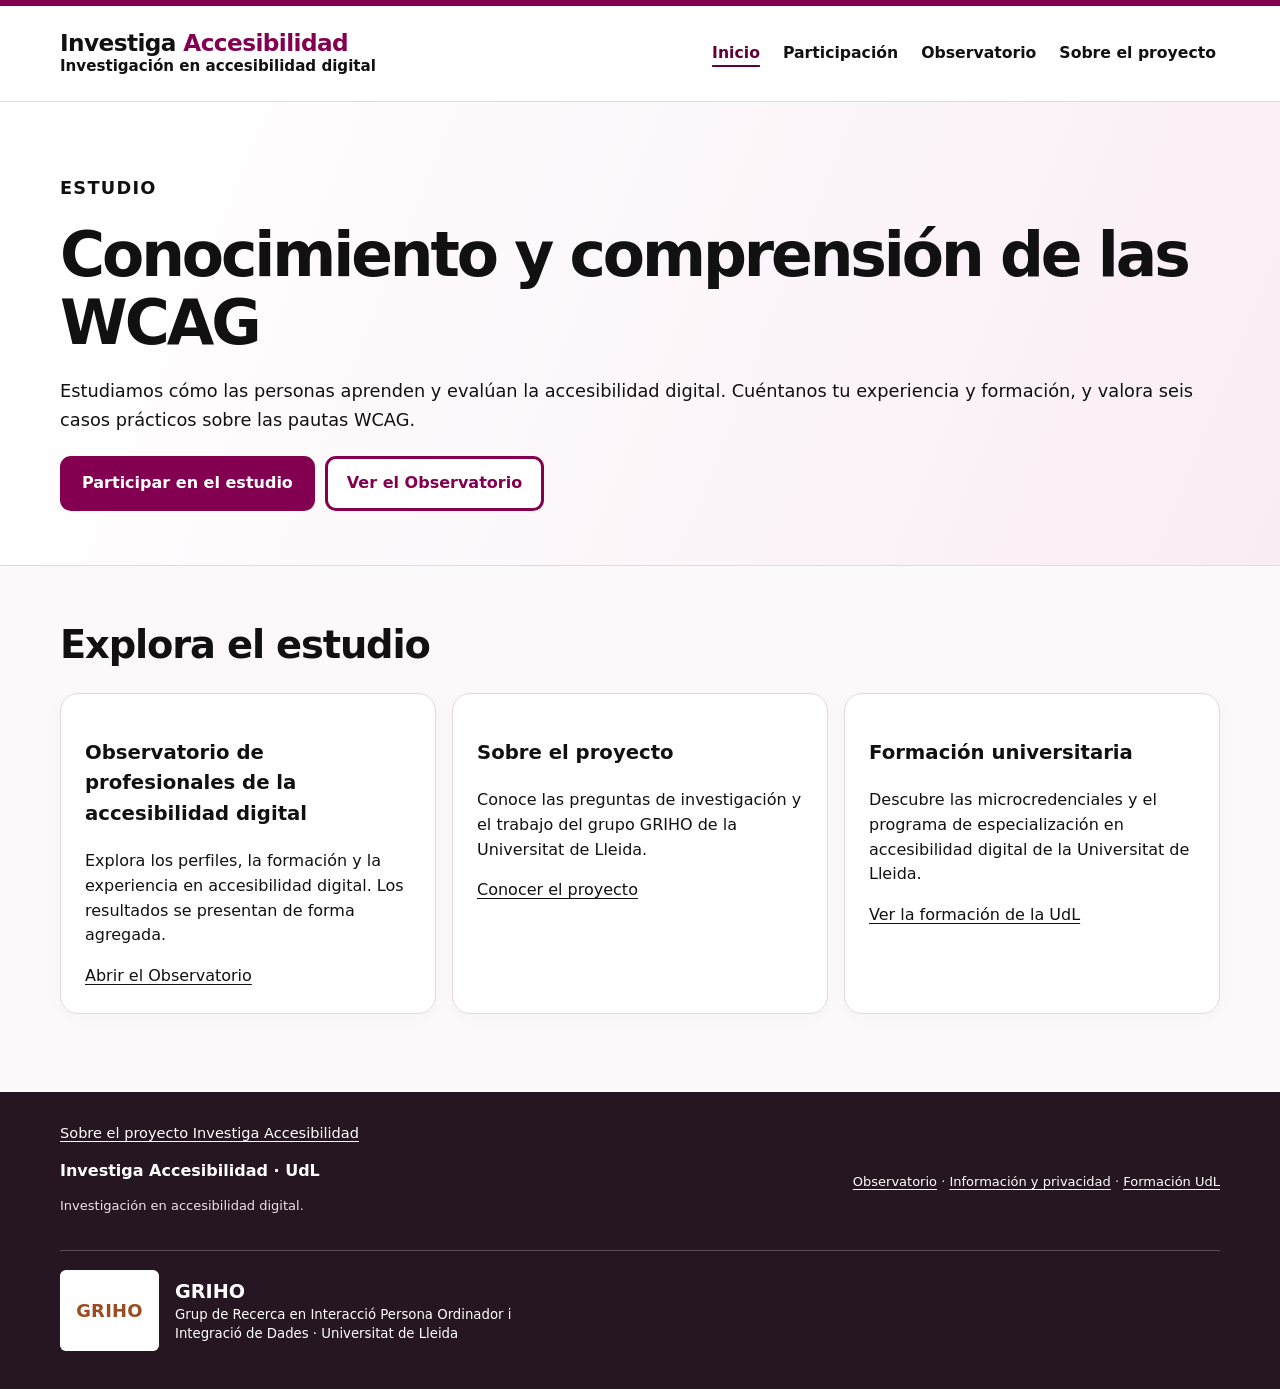
==== index.html @ 9ea00004 "Primera subida" ====
<!doctype html>
<html lang="es">
<head><meta charset="utf-8"><meta name="viewport" content="width=device-width,initial-scale=1"><meta name="theme-color" content="#830050"><meta name="description" content="Investiga Accesibilidad: plataforma de investigación sobre competencias en accesibilidad digital, formación y comprensión de WCAG."><title>Investiga Accesibilidad · Investigación en accesibilidad digital</title><link rel="stylesheet" href="styles.css?v=marca-2"></head>
<body><a class="skip" href="#contenido">Saltar al contenido</a><div class="topline"></div>
<header class="site-header"><div class="container header-row"><a class="brand" href="index.html" aria-label="Ir al inicio de Investiga Accesibilidad"><span class="brand-identity"><span class="brand-copy"><strong>Investiga <span class="brand-accent">Accesibilidad</span></strong><small>Investigación en accesibilidad digital</small></span></span></a><nav class="nav" aria-label="Navegación principal"><a href="index.html" aria-current="page">Inicio</a><a href="participa.html">Participación</a><a href="observatorio.html">Observatorio</a><a href="sobre-el-proyecto.html">Sobre el proyecto</a></nav></div></header>
<main tabindex="-1" id="contenido">
<section class="hero page-hero" aria-labelledby="hero-h"><div class="container hero-wide-copy"><div class="hero-copy-block"><p class="section-label">Estudio</p><h1 id="hero-h">Conocimiento y comprensión de las WCAG</h1><p>Estudiamos cómo las personas aprenden y evalúan la accesibilidad digital. Cuéntanos tu experiencia y formación, y valora seis casos prácticos sobre las pautas WCAG.</p><div class="button-row"><a class="button" id="participa" href="participa.html">Participar en el estudio</a><a class="button outline" href="observatorio.html">Ver el Observatorio</a></div></div></div></section>
<section class="section" aria-labelledby="home-resources"><div class="container">
 <div class="section-head"><h2 id="home-resources">Explora el estudio</h2></div>
 <div class="grid-3">
  <article class="card"><h3>Observatorio de profesionales de la accesibilidad digital</h3><p>Explora los perfiles, la formación y la experiencia en accesibilidad digital. Los resultados se presentan de forma agregada.</p><a href="observatorio.html">Abrir el Observatorio</a></article>
  <article class="card"><h3>Sobre el proyecto</h3><p>Conoce las preguntas de investigación y el trabajo del grupo GRIHO de la Universitat de Lleida.</p><a href="sobre-el-proyecto.html">Conocer el proyecto</a></article>
  <article class="card"><h3>Formación universitaria</h3><p>Descubre las microcredenciales y el programa de especialización en accesibilidad digital de la Universitat de Lleida.</p><a href="https://aprendeaccesibilidad.udl.cat/">Ver la formación de la UdL</a></article>
 </div>
</div></section>
</main><footer class="footer"><div class="container footer-project-shortcut"><a href="sobre-el-proyecto.html">Sobre el proyecto Investiga Accesibilidad</a></div><div class="container footer-row"><div><strong>Investiga Accesibilidad · UdL</strong><p>Investigación en accesibilidad digital.</p></div><p><a href="observatorio.html">Observatorio</a> · <a href="informacion-estudio.html">Información y privacidad</a> · <a href="https://aprendeaccesibilidad.udl.cat/">Formación UdL</a></p></div><div class="container footer-griho">
 <a href="https://griho.udl.cat/" target="_blank" rel="noopener noreferrer" class="griho-link" aria-label="Visitar la web oficial del grupo de investigación GRIHO de la Universitat de Lleida (se abre en otra pestaña)">
  <span class="griho-logo-wrap"><img src="https://griho.udl.cat/export/sites/Griho/en/.galleries/AboutUs_Gallery/logoGriho.png_443620257.png" width="112" height="85" loading="lazy" decoding="async" alt="Logotipo de GRIHO"></span>
  <span><strong>GRIHO</strong><small>Grup de Recerca en Interacció Persona Ordinador i Integració de Dades · Universitat de Lleida</small></span>
 </a></div>
</footer>
<script src="footer-logo.js"></script>

<script src="mobile-nav.js?v=sin-cuenta-1"></script>
<nav class="mobile-bottom-nav" aria-label="Navegación móvil principal">
 <a href="index.html" data-mobile-item="inicio" aria-current="page"><span class="mobile-nav-icon"><svg viewBox="0 0 24 24" fill="none" stroke="currentColor" stroke-width="1.9" stroke-linecap="round" stroke-linejoin="round" aria-hidden="true" focusable="false"><path d="m3 10 9-7 9 7v10a1 1 0 0 1-1 1h-5v-7H9v7H4a1 1 0 0 1-1-1z"/></svg></span><span>Inicio</span></a>
 <a href="participa.html" data-mobile-item="participacion"><span class="mobile-nav-icon"><svg viewBox="0 0 24 24" fill="none" stroke="currentColor" stroke-width="1.9" stroke-linecap="round" stroke-linejoin="round" aria-hidden="true" focusable="false"><rect x="5" y="4.5" width="14" height="16" rx="2"/><path d="M9 4.5v-1h6v1M9 11h6M9 15h4"/></svg></span><span>Participación</span></a>
 <a href="observatorio.html" data-mobile-item="observatorio"><span class="mobile-nav-icon"><svg viewBox="0 0 24 24" fill="none" stroke="currentColor" stroke-width="1.9" stroke-linecap="round" stroke-linejoin="round" aria-hidden="true" focusable="false"><path d="M3 20h18M5 17v-6h4v6M10 17V5h4v12M15 17V9h4v8"/><path d="M5 11h4M10 5h4M15 9h4"/></svg></span><span>Observatorio</span></a>
 <a href="sobre-el-proyecto.html" data-mobile-item="proyecto"><span class="mobile-nav-icon"><svg viewBox="0 0 24 24" fill="none" stroke="currentColor" stroke-width="1.9" stroke-linecap="round" stroke-linejoin="round" aria-hidden="true" focusable="false"><path d="M12 6.5C9.5 5 6.5 5 3 6v13c3.5-1 6.5-1 9 .5 2.5-1.5 5.5-1.5 9-.5V6c-3.5-1-6.5-1-9 .5Z"/><path d="M12 6.5v13"/></svg></span><span>Proyecto</span></a>

 </nav></body></html>
---- styles.css ----
:root{--udl:#830050;--udl-d:#600039;--udl-mid:#a93d79;--udl-soft:#f8edf4;--udl-pale:#fffbfd;--ink:#24202a;--muted:#66606a;--line:#e5d9e1;--bg:#fbf9fa;--white:#fff;--focus:#075bba;--button-border:var(--udl);--green:#1c6a52;--green-bg:#e9f7f1;--shadow:0 12px 34px rgba(66,15,40,.08)}
*{box-sizing:border-box}html{scroll-behavior:smooth}body{margin:0;background:var(--bg);color:var(--ink);font:16px/1.55 system-ui,-apple-system,Segoe UI,Roboto,Arial,sans-serif}a{color:var(--udl-d);text-underline-offset:3px}a:hover{text-decoration-thickness:2px}button,input,textarea{font:inherit}button{cursor:pointer}button:disabled{cursor:not-allowed;opacity:.48}:focus-visible{outline:3px solid var(--focus)!important;outline-offset:3px}[hidden]{display:none!important}.skip{position:absolute;top:-80px;left:12px;z-index:20;background:#fff;padding:9px}.skip:focus{top:10px}.container{width:min(1160px,calc(100% - 36px));margin-inline:auto}.topline{height:6px;background:var(--udl)}.site-header{background:white;border-bottom:1px solid var(--line)}.header-row{display:flex;align-items:center;justify-content:space-between;gap:20px;padding:15px 0}.brand{display:flex;align-items:center;gap:12px;text-decoration:none;color:var(--ink)}.brand-mark{display:grid;place-items:center;width:46px;height:46px;border-radius:14px;background:var(--udl);color:white;font-weight:800;font-size:23px}.brand strong{font-size:23px;letter-spacing:-.6px}.brand small{display:block;color:var(--muted);font-size:12px;margin-top:-3px}.nav{display:flex;gap:20px;align-items:center;flex-wrap:wrap}.nav a{font-size:14px;font-weight:680;text-decoration:none}.nav a:hover{text-decoration:underline}.chip{font-size:12px;font-weight:750;letter-spacing:.09em;text-transform:uppercase;color:var(--udl)}.pill{display:inline-flex;align-items:center;gap:5px;background:var(--udl-soft);color:var(--udl-d);border-radius:100px;padding:5px 11px;font-size:12px;font-weight:750}.pill.demo{background:#fff1d7;color:#64410c;border:1px solid #e5bd67}.hero{background:linear-gradient(112deg,#fff 8%,#f9edf4 100%);border-bottom:1px solid var(--line);padding:54px 0}.hero-grid{display:grid;grid-template-columns:minmax(0,1.2fr) minmax(290px,.8fr);gap:42px;align-items:center}.hero h1{font-size:clamp(2.4rem,5.3vw,4.7rem);line-height:1.09;margin:16px 0 20px;letter-spacing:-.055em}.hero h1 span{color:var(--udl)}.hero p{max-width:700px;color:var(--muted);font-size:1.11rem}.hero-card{background:white;padding:27px;border:1px solid var(--line);border-radius:20px;box-shadow:var(--shadow)}.hero-card h2{font-size:1.12rem;margin:0 0 14px}.mini-route{display:grid;gap:13px}.mini-step{display:flex;align-items:center;gap:12px;font-weight:650;font-size:14px}.step-circle{width:31px;height:31px;border-radius:50%;background:var(--udl-soft);color:var(--udl-d);display:grid;place-items:center;flex-shrink:0;font-weight:800}.button{display:inline-flex;align-items:center;justify-content:center;text-align:center;border:2px solid var(--udl);background:var(--udl);color:white;text-decoration:none;border-radius:11px;padding:12px 19px;font-weight:720;min-height:46px;transition:background .12s}.button:hover{background:var(--udl-d);color:white}.button.outline{background:white;color:var(--udl)}.button.outline:hover{background:var(--udl-soft);color:var(--udl-d)}.button.ghost{border-color:var(--line);background:white;color:var(--ink)}.button.small{padding:9px 14px;min-height:40px;font-size:14px}.button-row{display:flex;gap:10px;align-items:center;flex-wrap:wrap}.muted{color:var(--muted)}.small{font-size:14px}.tiny{font-size:12px}.align-center{text-align:center}.section{padding:48px 0}.section-head{max-width:760px;margin-bottom:25px}.section h2{font-size:clamp(1.65rem,3vw,2.55rem);line-height:1.2;letter-spacing:-.03em;margin:8px 0 10px}.section h3{font-size:1.23rem}.card{background:white;border:1px solid var(--line);border-radius:18px;padding:24px;box-shadow:0 4px 17px rgba(66,15,40,.025)}.grid-2{display:grid;grid-template-columns:repeat(2,minmax(0,1fr));gap:18px}.grid-3{display:grid;grid-template-columns:repeat(3,minmax(0,1fr));gap:16px}.divider{border:none;border-top:1px solid var(--line);margin:21px 0}.notice{border-left:4px solid var(--udl);padding:13px 17px;background:var(--udl-soft);border-radius:0 10px 10px 0}.notice p{margin:.2em 0}.fieldset{border:0;margin:0 0 22px;padding:0;min-width:0}.question-card{background:#fff;padding:20px;border:1px solid var(--line);border-radius:14px;margin:16px 0}.question-top{display:flex;align-items:start;gap:12px}.question-number{font-size:12px;font-weight:800;border-radius:7px;background:var(--udl-soft);color:var(--udl-d);padding:4px 9px;white-space:nowrap}.question-card legend{display:block;width:100%;font-weight:750;font-size:1rem;line-height:1.45;padding:0;margin:0 0 12px}.question-card legend span{display:block;font-size:12px;color:var(--udl);font-weight:800;margin-bottom:4px}.options{display:grid;gap:8px}.option{display:flex;align-items:start;gap:11px;border:1px solid #e5dce2;border-radius:10px;padding:10px 12px;background:#fff;cursor:pointer}.option:hover{border-color:var(--udl-mid);background:#fffcfe}.option:has(input:checked){border-color:var(--udl);background:var(--udl-soft)}.option input{accent-color:var(--udl);width:19px;height:19px;flex-shrink:0;margin-top:3px}.option span{font-size:14px}.question-note{color:var(--muted);font-size:13px;margin-top:9px}.extra-field{margin:10px 0 0 29px}.extra-field label{font-size:13px;font-weight:700;display:block;margin:3px 0}.text-input{display:block;max-width:540px;width:100%;min-height:42px;border:1px solid #a79ca4;border-radius:8px;padding:9px;background:white}.route-choices{display:grid;grid-template-columns:1fr 1fr;gap:14px;margin:21px 0}.route-card{border:2px solid var(--line);border-radius:16px;padding:18px;cursor:pointer;display:flex;gap:12px}.route-card:has(input:checked){border-color:var(--udl);background:var(--udl-soft)}.route-card input{accent-color:var(--udl);width:20px;height:20px;flex:0 0 auto}.route-card strong{display:block}.route-card small{display:block;margin-top:4px;color:var(--muted)}.wizard-wrap{display:grid;grid-template-columns:250px minmax(0,1fr);gap:22px;align-items:start}.step-nav{position:sticky;top:20px}.step-nav ul{margin:12px 0 0;padding:0;list-style:none}.step-nav li{position:relative;display:flex;align-items:center;gap:9px;padding:12px 4px;border-bottom:1px solid var(--line);color:var(--muted);font-size:14px}.step-nav li.current{font-weight:800;color:var(--udl-d)}.step-nav li.done{color:var(--green)}.step-nav .count{font-size:13px;flex:0 0 auto;border:1px solid var(--line);border-radius:50%;display:grid;place-items:center;width:29px;height:29px}.step-nav .current .count{background:var(--udl);color:white;border-color:var(--udl)}.progress{height:8px;background:#eadde5;border-radius:9px;overflow:hidden;margin:12px 0 22px}.progress div{height:100%;background:var(--udl);width:20%;transition:width .25s}.section-label{color:var(--udl);font-size:13px;font-weight:850;letter-spacing:.07em;text-transform:uppercase}.wizard-panel h2{margin:.3em 0}.wizard-content{min-height:180px}.wizard-action{display:flex;align-items:center;justify-content:space-between;gap:12px;border-top:1px solid var(--line);padding-top:17px;margin-top:22px}.info-inline{font-size:13px;color:var(--muted);margin:0}.challenge-eyebrow{margin-top:18px;font-size:12px;font-weight:800;color:var(--udl)}.challenge-evidence{padding:13px 18px;border:1px solid var(--line);border-radius:11px;background:var(--bg);margin:13px 0}.challenge-evidence code{white-space:pre-wrap;overflow-wrap:anywhere}.final-grid{display:grid;grid-template-columns:1fr 1fr;gap:15px}.completion{padding:18px;background:var(--green-bg);border:1px solid #a8cfbf;border-radius:12px}.review details{border:1px solid var(--line);padding:12px;border-radius:10px;margin:9px 0}.review summary{font-weight:700;cursor:pointer}.review p{margin:6px 0;font-size:14px}.kpi{background:#fff;border:1px solid var(--line);border-radius:15px;padding:20px;min-width:0}.kpi strong{font-size:clamp(1.9rem,4vw,2.8rem);line-height:1.2;display:block;color:var(--udl)}.kpi span{font-size:13px;color:var(--muted)}.section-dark{background:var(--udl-d);color:#fff;padding:38px 0}.section-dark a{color:white}.survey-nav{display:flex;gap:10px;flex-wrap:wrap;margin-top:20px}.survey-nav a{padding:8px 13px;background:white;border:1px solid var(--line);border-radius:8px;text-decoration:none;font-size:14px;font-weight:720}.survey-nav a:hover{background:var(--udl-soft)}.report-block{padding:41px 0;border-bottom:1px solid var(--line);scroll-margin-top:24px}.report-block h2{font-size:clamp(1.6rem,3vw,2.5rem);margin:0 0 8px;line-height:1.2;letter-spacing:-.03em}.report-card{background:white;border:1px solid var(--line);border-radius:15px;padding:21px;margin:15px 0;break-inside:avoid}.report-card h3{font-size:1.13rem;line-height:1.36;margin:5px 0}.report-card .q-meta{font-size:12px;color:var(--muted);margin:0 0 14px}.report-intro{display:grid;grid-template-columns:1fr .7fr;gap:28px;align-items:center}.report-callout{border-left:4px solid var(--udl);background:var(--udl-soft);padding:18px;border-radius:0 12px 12px 0}.bar-item{display:grid;grid-template-columns:minmax(140px,1fr) 160px 85px;gap:10px;align-items:center;margin:11px 0}.bar-label{font-size:13px;overflow-wrap:anywhere}.bar-track{height:12px;background:#f0e5eb;border-radius:20px;overflow:hidden}.bar-track>span{display:block;height:100%;background:var(--udl);border-radius:20px}.bar-value{text-align:right;font-size:13px;font-weight:750;font-variant-numeric:tabular-nums}.chart-table{width:100%;border-collapse:collapse;font-size:13px;margin-top:14px}.chart-table th{text-align:left;border-bottom:2px solid var(--line);padding:8px 5px}.chart-table td{padding:7px 5px;border-bottom:1px solid var(--line)}.chart-table .right{text-align:right;font-variant-numeric:tabular-nums}.chart-table caption{text-align:left;color:var(--muted);margin:8px 0}.report-card .bars{margin-top:15px}.fineprint{font-size:13px;color:var(--muted)}.tag{display:inline-block;color:var(--udl-d);background:var(--udl-soft);padding:4px 9px;border-radius:6px;font-size:12px;font-weight:750}.result-list{list-style:none;padding:0;display:grid;gap:11px}.result-list li{background:var(--bg);padding:12px;border:1px solid var(--line);border-radius:10px}.footer{background:#251621;color:white;padding:30px 0;margin-top:30px}.footer a{color:white}.footer-row{display:flex;justify-content:space-between;gap:25px;flex-wrap:wrap}.footer p{font-size:13px;color:#f1e1eb}.label-link{display:inline-flex;align-items:center;gap:6px;font-weight:720}hr{border:0;border-top:1px solid var(--line)}
@media(max-width:820px){.hero-grid,.report-intro,.wizard-wrap{grid-template-columns:1fr}.step-nav{position:static}.step-nav ul{display:grid;grid-template-columns:repeat(5,1fr);gap:3px}.step-nav li{display:flex;justify-content:center;padding:9px 2px;border-bottom:0}.step-nav .step-name{position:absolute;clip:rect(0 0 0 0);white-space:nowrap;width:1px;height:1px;overflow:hidden}.grid-3{grid-template-columns:repeat(2,1fr)}.hero{padding:35px 0}.hero-card{max-width:620px}.bar-item{grid-template-columns:minmax(90px,1fr) 95px 70px}.grid-2,.final-grid{grid-template-columns:1fr}}
@media(max-width:540px){.header-row{align-items:flex-start}.brand strong{font-size:20px}.nav{gap:9px;justify-content:flex-end}.nav a{font-size:12px}.container{width:calc(100% - 26px)}.card,.report-card{padding:17px}.question-card{padding:13px}.route-choices,.grid-3{grid-template-columns:1fr}.hero h1{font-size:2.5rem}.bar-item{grid-template-columns:1fr 75px;gap:4px}.bar-label{grid-column:1/-1}.bar-track{min-width:0}.wizard-action{align-items:stretch;flex-direction:column-reverse}.wizard-action .button{width:100%}.step-nav li{font-size:12px}.kpi{padding:15px}}
@media(prefers-reduced-motion:reduce){html{scroll-behavior:auto}*{transition:none!important}}

/* A11ySkills 2026 · Informe editorial y cuestionario accesible. */
@media (prefers-reduced-motion: reduce){html{scroll-behavior:auto!important}*,*::before,*::after{animation-duration:.01ms!important;scroll-behavior:auto!important;transition-duration:.01ms!important}}
.question-id{display:block;font-size:12px;color:var(--udl-d);font-weight:800;letter-spacing:.035em;margin-bottom:5px}.question-title{display:block;font-size:1.08rem;font-weight:720}.case-title{font-size:clamp(1.45rem,2.7vw,2rem);margin:7px 0}.case-stem{font-size:1.12rem;line-height:1.65;font-weight:500;max-width:820px}.challenge-eyebrow{display:inline-block;margin:0 0 8px;color:var(--udl);font-size:.8rem;font-weight:780;letter-spacing:.035em}.case-optional{border:1px solid var(--line);border-radius:15px;background:var(--udl-pale);padding:18px}.case-optional .compact{background:white;padding:14px;margin:14px 0}.field-label{display:block;font-weight:680;margin:12px 0 7px}.case-optional textarea{width:100%;resize:vertical}.code-disclosure{background:#f3f1f4;border-radius:12px;border:1px solid #cfc6cf;margin:16px 0}.code-disclosure summary{padding:13px 17px;font-weight:750;cursor:pointer;color:var(--udl-d)}.code-disclosure pre{overflow:auto;padding:17px;margin:0;color:#f7f7f7;background:#28252a;border-radius:0 0 12px 12px;font-size:.83rem;white-space:pre;tab-size:2}.scale-options{display:grid;grid-template-columns:repeat(5,minmax(0,1fr));gap:8px}.scale-options label{position:relative;border:1px solid var(--line);border-radius:10px;padding:10px 7px;text-align:center;cursor:pointer;background:#fff}.scale-options label:has(input:checked){border:2px solid var(--udl);background:var(--udl-soft)}.scale-options input{display:block;margin:0 auto 6px}.scale-options label span{display:block;font-weight:750}.scale-options small{display:block;font-size:.66rem;font-weight:520;color:#4f4850;line-height:1.25}.case-preview{margin:17px 0;background:#fff;border:1px solid var(--line);padding:20px 22px;border-radius:15px}.case-preview figcaption{display:grid;gap:2px;font-size:.95rem}.case-preview figcaption .small{display:block}.sales-chart{height:220px;display:flex;gap:14px;align-items:end;padding:20px 8px 4px;border-bottom:2px solid #c4aab8;margin-top:6px;max-width:620px}.sales-chart>div{height:100%;min-width:34px;flex:1;display:flex;flex-direction:column;justify-content:end;align-items:center;gap:5px}.sales-chart>div>span{display:block;min-height:10px;width:min(100%,62px);background:#a24b77;border-radius:8px 8px 0 0}.sales-chart b{font-size:.78rem}.preview-widget{margin-top:15px;border:1px solid var(--line);background:#f9f6f8;border-radius:12px;padding:18px;display:flex;align-items:center;gap:15px;flex-wrap:wrap}.preview-widget strong{color:#222}.fake-button{display:inline-block;padding:8px 14px;border:2px solid var(--udl);border-radius:9px;background:var(--udl);color:#fff;font-weight:700;font-size:.88rem}.preview-bank{display:grid;max-width:520px}.preview-bank div{display:flex;justify-content:space-between;gap:12px;border-bottom:1px solid #e1d5dc;padding-bottom:7px}.preview-bank .fake-button{justify-self:start}.report-hero{padding:65px 0 58px}.report-hero-grid{display:grid;grid-template-columns:minmax(0,1.45fr) minmax(270px,.65fr);gap:52px;align-items:center}.report-hero h1{font-size:clamp(2.65rem,5vw,4.9rem);line-height:1.07;letter-spacing:-.05em;max-width:850px}.report-hero h1 span{color:var(--udl)}.report-lead{font-size:1.2rem!important;max-width:660px;line-height:1.65}.dataset-box{box-shadow:var(--shadow)}.chapter-nav{position:sticky;top:0;background:#fff;border-bottom:1px solid var(--line);z-index:10;box-shadow:0 2px 5px #2c15200a}.chapter-links{display:flex;flex-wrap:wrap;gap:4px 18px;padding:10px 0}.chapter-links a{padding:7px 3px;white-space:nowrap;font-size:.86rem;text-decoration:none;font-weight:750}.chapter-links a:hover,.chapter-links a:focus-visible{text-decoration:underline}.report-overline,.small-eyebrow{font-size:.79rem;text-transform:uppercase;letter-spacing:.13em;font-weight:800;color:var(--udl)}.hero-metrics{display:grid;grid-template-columns:repeat(4,minmax(0,1fr));gap:15px}.metric{min-height:175px;border:1px solid var(--line);border-top:5px solid var(--udl);background:#fff;border-radius:15px;padding:20px;display:flex;flex-direction:column;gap:10px}.metric-label{font-size:.83rem;font-weight:750;margin:0;min-height:40px}.metric strong{font-size:clamp(2.2rem,3.6vw,3.4rem);line-height:1.03;letter-spacing:-.045em;color:var(--udl)}.metric p:last-child{margin:auto 0 0;color:#57535a;font-size:.8rem;line-height:1.45}.main-findings{display:grid;grid-template-columns:repeat(2,minmax(0,1fr));gap:18px;margin-top:20px}.insight{background:var(--udl-soft);border-left:5px solid var(--udl);border-radius:13px;padding:24px 27px}.insight h3{font-size:clamp(1.36rem,2.3vw,2rem);line-height:1.22;letter-spacing:-.02em;margin:10px 0}.insight p{margin:10px 0 0;color:#4f3d4a}.insight-number{color:var(--udl);font-size:1.55em;white-space:nowrap}.report-chapter{scroll-margin-top:78px;border-top:1px solid var(--line);background:#fff}.report-chapter.alt{background:#fbf4f8}.chapter-heading{display:grid;grid-template-columns:90px minmax(0,1fr);gap:28px;align-items:start;margin:0 0 30px}.chapter-numeral{font-weight:900;line-height:1;font-size:5rem;letter-spacing:-.08em;color:var(--udl);opacity:.27}.chapter-heading h2{font-size:clamp(2.1rem,3.2vw,3.4rem);line-height:1.14;letter-spacing:-.045em;margin:6px 0 10px;max-width:840px}.chapter-heading p:last-child{color:var(--muted);max-width:780px;font-size:1.05rem}.chapter-visual{display:grid;gap:18px}.two-charts{display:grid;grid-template-columns:repeat(2,minmax(0,1fr));gap:18px;align-items:start}.story-layout{display:grid;grid-template-columns:minmax(240px,.7fr) minmax(0,1.3fr);gap:22px;align-items:stretch}.story-card{background:#fff;border:1px solid var(--line);border-radius:19px;padding:25px 27px;margin:0;min-width:0;box-shadow:0 3px 13px #3a102408}.story-card h3{font-size:clamp(1.2rem,2vw,1.6rem);letter-spacing:-.02em;line-height:1.23;margin:0 0 7px}.story-card p{margin:3px 0;color:#615760;font-size:.9rem}.chart-heading{display:flex;justify-content:space-between;align-items:start;gap:15px;margin-bottom:25px}.sample-pill{white-space:nowrap;color:var(--udl-d);border:1px solid #d7a4bf;border-radius:40px;padding:4px 10px;font-size:.73rem;font-weight:750;background:var(--udl-soft)}.vbar{margin:16px 0}.bar-top{display:flex;justify-content:space-between;gap:18px;align-items:baseline;font-size:.87rem;line-height:1.42}.bar-top>span{flex:1;min-width:0}.bar-top strong{white-space:nowrap;color:var(--udl-d);font-size:.89rem}.bar-top small{font-weight:450;color:#5d5059}.bar-rail{background:#efeaee;height:12px;border-radius:20px;margin-top:6px;overflow:hidden}.bar-fill{height:100%;background:#830050;border-radius:20px;min-width:0}.story-card figcaption{font-size:.75rem;line-height:1.5;color:#55515a;margin:16px 0 8px}.table-toggle{border-top:1px solid var(--line);margin-top:14px;padding-top:12px}.table-toggle summary{cursor:pointer;font-weight:700;color:var(--udl-d);font-size:.86rem}.table-scroller{max-width:100%;overflow-x:auto}.chart-table{margin:12px 0 0;width:100%;border-collapse:collapse;font-size:.8rem}.chart-table th,.chart-table td{padding:9px 7px;text-align:left;border-bottom:1px solid #e6dce3}.chart-table th.right,.chart-table td.right{text-align:right}.chart-table thead th{background:#f6eef2;color:#3f2435}.compact-chart{padding:25px 30px}.compact-chart .narrative-bars{display:grid;grid-template-columns:repeat(2,minmax(0,1fr));gap:0 35px}.scale-metric{margin:22px 0}.scale-metric span{display:block;font-weight:700}.scale-metric strong{display:block;font-size:2.2rem;letter-spacing:-.04em;color:var(--udl);margin:5px 0}.scale-track{height:15px;background:#e9e2e7;border-radius:50px;overflow:hidden;margin:8px 0}.scale-track span{height:100%;display:block;background:#830050}.scale-metric small{font-size:.75rem}.accuracy-grid{display:grid;grid-template-columns:repeat(2,minmax(0,1fr));gap:18px}.accuracy-card{display:grid;align-content:start;gap:10px;position:relative;background:var(--udl-pale);border:1px solid var(--line);border-radius:19px;padding:24px}.accuracy-card h3{font-size:1.38rem;margin:3px 0}.accuracy-card p{font-size:.9rem;color:#544b54;margin:0}.accuracy-card .pill{justify-self:start}.ring-wrap{position:relative;display:grid;place-items:center;margin:4px 0}.ring{height:168px;width:168px;border-radius:50%;background:conic-gradient(var(--udl) calc(var(--rate)*1%), #e5dbe1 0);display:grid;place-items:center}.ring:after{content:'';display:block;width:122px;height:122px;border-radius:50%;background:#fffbfd}.ring-label{position:absolute;display:grid;place-items:center;text-align:center;pointer-events:none;max-width:120px}.ring-label strong{font-size:2rem;color:var(--udl);letter-spacing:-.055em}.ring-label span{font-size:.71rem;font-weight:700;color:#57505a}.slim-insight h3{font-size:2.4rem;margin:7px 0}.closing-cta{background:#f8eaf2}.cta-grid{display:flex;align-items:center;justify-content:space-between;gap:26px}.cta-grid h2{margin:6px 0}.empty-message{grid-column:1/-1;background:#fff;border:1px dashed #ccb3c0;padding:25px;border-radius:16px}.method-cards h3{margin-top:0}.method-cards p{color:#57505a}.report-chapter:target{scroll-margin-top:66px}
@media(max-width:900px){.report-hero-grid,.story-layout{grid-template-columns:1fr}.hero-metrics{grid-template-columns:repeat(2,minmax(0,1fr))}.report-hero{padding:36px 0}.chapter-links{overflow-x:auto;flex-wrap:nowrap}.chapter-heading{grid-template-columns:64px minmax(0,1fr);gap:15px}.chapter-numeral{font-size:3.6rem}.cta-grid{display:block}.two-charts{grid-template-columns:1fr}}
@media(max-width:650px){.hero-metrics,.main-findings,.accuracy-grid{grid-template-columns:1fr}.metric{min-height:125px;padding:17px}.metric-label{min-height:auto}.metric strong{font-size:2.6rem}.chapter-heading{display:block}.chapter-numeral{font-size:2.6rem}.compact-chart .narrative-bars{display:block}.story-card{padding:19px 17px}.bar-top{gap:8px}.bar-top>span{font-size:.8rem}.bar-top strong{font-size:.8rem}.bar-top small{display:block;text-align:right}.sales-chart{gap:7px;height:180px}.scale-options{grid-template-columns:repeat(5,minmax(0,1fr));gap:3px}.scale-options small{font-size:.6rem}.case-preview{padding:15px}.chart-heading{gap:8px}.chapter-links a{font-size:.8rem}.report-hero h1{font-size:2.65rem}.report-lead{font-size:1.04rem!important}}

.sr-only{position:absolute!important;width:1px!important;height:1px!important;padding:0!important;margin:-1px!important;overflow:hidden!important;clip:rect(0,0,0,0)!important;white-space:nowrap!important;border:0!important}

/* v8 · Lectura guiada, preguntas claras y escala compacta */
.profile-title{display:block;font-size:1.03rem;line-height:1.44;color:var(--ink);font-weight:780}
.question-card legend{margin-bottom:5px}.profile-hint{margin:0 0 13px;font-size:.86rem;color:#55515a;font-weight:400}
.case-instruction{margin:10px 0 17px;font-size:1.08rem;color:var(--udl-d)}
.case-optional .wide-text{max-width:none;width:100%;min-height:110px;resize:vertical;line-height:1.6}
.compact-scale{margin:20px 0 22px;background:#fff;border:1px solid var(--line);border-radius:12px;padding:14px 16px}
.compact-scale legend{font-size:.92rem;font-weight:730;padding:0 5px}
.compact-scale-row{display:flex;gap:9px;margin-top:5px}
.scale-tick{position:relative;flex:0 0 43px;display:grid;place-items:center;cursor:pointer}
.scale-tick input{position:absolute;width:100%;height:100%;margin:0;opacity:0;cursor:pointer}
.scale-tick span{display:grid;place-items:center;height:42px;width:42px;border:1px solid #aa8298;border-radius:10px;font-weight:750;background:white;color:var(--udl-d)}
.scale-tick input:checked + span{background:var(--udl);color:white;border-color:var(--udl)}
.scale-tick input:focus-visible + span{outline:3px solid var(--focus);outline-offset:3px}
.scale-endpoints{display:flex;justify-content:space-between;max-width:251px;font-size:.73rem;margin-top:7px;color:#5d515a}
.step5-promo{font-size:.9rem;background:var(--udl);color:white;padding:8px 12px;border-radius:7px;display:inline-block;margin:5px 0 12px}
.commit-description{display:block;font-weight:400;margin-top:4px;color:#55515a;font-size:.9rem}
.commit-preview{padding:13px 17px;border-radius:10px;background:var(--udl-soft);color:var(--udl-d);margin:18px 0}
.commit-result{background:var(--udl-soft);border-left:5px solid var(--udl);padding:23px;border-radius:0 14px 14px 0;margin:10px 0 18px}
.commit-result h3{font-size:1.45rem;margin:3px 0}.commit-result p{margin:7px 0 14px}
.interest-form{display:grid;gap:11px;max-width:630px}.interest-form>label:first-child{font-weight:700}.interest-form .text-input{max-width:none}
.consent-line{display:flex;gap:10px;align-items:flex-start;font-size:.9rem}.consent-line input{accent-color:var(--udl);margin-top:6px;flex:0 0 auto;width:18px;height:18px}
.interest-form .button{justify-self:start}.resume-hint{padding:15px 19px;border:1px solid #caa2b6;border-left:4px solid var(--udl);background:var(--udl-soft);border-radius:10px;margin:13px 0 20px}
.resume-hint p{margin:4px 0 10px}.resume-check{display:flex;gap:9px;align-items:center;font-weight:700}.resume-check input{accent-color:var(--udl);width:18px;height:18px}
.upgrade-inline{margin-top:18px}
@media (max-width:820px){
 .step-nav ul{grid-template-columns:repeat(5,minmax(0,1fr));gap:6px}
 .step-nav li{display:flex;flex-direction:column;justify-content:flex-start;gap:6px;text-align:center;padding:10px 3px;min-width:0;border-bottom:0;font-size:.72rem;line-height:1.22;align-items:center}
 .step-nav .step-name{position:static;clip:auto;white-space:normal;width:auto;height:auto;overflow:visible;overflow-wrap:anywhere;display:block;font-size:.68rem;line-height:1.24}
 .step-nav .count{width:30px;height:30px;flex:0 0 30px}
}
@media(max-width:550px){.step-nav{padding:12px 7px}.step-nav li{font-size:.65rem}.step-nav .step-name{font-size:.61rem}.step-nav .count{width:27px;height:27px;flex-basis:27px}.compact-scale-row{gap:7px}.scale-tick{flex-basis:38px}.scale-tick span{width:38px;height:38px}.scale-endpoints{max-width:218px}.commit-result{padding:17px}}


/* A11ySkills 2026 · identidad, visualización y legibilidad mejorada */
.brand{max-width:min(670px,75vw);gap:15px}
.brand-copy{display:block;min-width:0}
.brand-copy strong{display:block;font-size:1.45rem;line-height:1.14;letter-spacing:-.025em}
.brand-copy .brand-accent{color:var(--udl)}
.brand-copy small{display:block;margin:3px 0 0;font-size:.77rem;line-height:1.32;font-weight:600;color:#49414a;max-width:485px}
.site-header .header-row{min-height:89px}
.nav{flex-shrink:0;gap:18px}
.nav a{font-size:.98rem;padding:10px 4px}
.impact-card{padding:0 0 24px;overflow:hidden}
.impact-figure{margin:0;background:#faf0e8}
.impact-figure img{display:block;width:100%;height:auto;aspect-ratio:3/2;object-fit:cover}
.impact-card h2{font-size:1.36rem;line-height:1.22;margin:22px 25px 15px}
.impact-steps{list-style:none;margin:0 25px;padding:0;display:grid;gap:14px}
.impact-steps li{display:flex;align-items:flex-start;gap:12px;font-size:.94rem;color:#2f2630}
.impact-steps li>span{width:31px;height:31px;flex-shrink:0;border-radius:50%;background:#830050;color:#fff;display:grid;place-items:center;font-size:.86rem;font-weight:800}
.impact-steps strong{display:block;font-size:1rem;line-height:1.35}
.impact-steps small{display:block;font-size:.89rem;line-height:1.43;margin-top:3px;color:#514853}
.hero-grid{grid-template-columns:minmax(0,1.1fr) minmax(310px,.9fr);gap:35px}
.hero p{color:#514a53;line-height:1.68}
.question-card legend .profile-title{font-size:clamp(1.24rem,1.85vw,1.5rem);line-height:1.4;font-weight:760;letter-spacing:-.013em}
.profile-hint{font-size:.99rem;line-height:1.55;color:#514753}
.case-title{font-size:clamp(1.7rem,2.6vw,2.25rem);line-height:1.25}
.case-stem{font-size:clamp(1.25rem,1.9vw,1.48rem);line-height:1.6;font-weight:550;color:#261d26}
.case-instruction{font-size:1.26rem;color:#600039}
.question-card legend{font-size:1.18rem;line-height:1.5;font-weight:750}
#step-explainer{font-size:1.075rem;line-height:1.6;color:#514753}
.option{padding:13px 15px;align-items:flex-start}
.option>span{font-size:1.055rem;line-height:1.52;color:#241c27}
.option input{min-width:21px;width:21px;height:21px;margin-top:4px}
.option:focus-within{outline:3px solid #075bba;outline-offset:2px}
.route-card:focus-within{outline:3px solid #075bba;outline-offset:3px}
.report-hero-grid{grid-template-columns:minmax(0,1fr)}
.report-lead{max-width:900px}
.report-hero h1{max-width:1000px}
.report-overline,.section-label{color:#710043}
.chapter-numeral{opacity:1;color:#8a4669}
.muted,.fineprint,.story-card p,.story-card figcaption{color:#56505a}
.table-toggle summary:focus-visible{outline:3px solid #075bba;outline-offset:4px}
@media(max-width:900px){.header-row{flex-wrap:wrap}.brand{max-width:100%}.hero-grid{grid-template-columns:1fr}.impact-card{max-width:650px}.site-header .header-row{padding-block:12px}.nav{width:100%;justify-content:flex-start}}
@media(max-width:570px){.brand-copy strong{font-size:1.26rem}.brand-copy small{font-size:.71rem}.brand-mark{width:43px;height:43px}.impact-steps{margin-inline:17px}.impact-card h2{margin-inline:17px}.question-card legend .profile-title{font-size:1.23rem}.case-stem{font-size:1.24rem}.option>span{font-size:1.04rem}}
@media(prefers-reduced-motion:reduce){html{scroll-behavior:auto}*,*::before,*::after{animation-duration:.01ms!important;transition-duration:.01ms!important}}


/* A11ySkills v10 · texto de alto contraste y presentación de las situaciones */
:root{--ink:#111111;--muted:#111111}
body, .hero p, .muted, .fineprint, .small, .profile-hint, .option > span,
.question-note, .brand-copy small, .impact-steps li, .impact-steps small,
.route-card small, .commit-description, .scale-endpoints, .field-help,
#step-explainer, .step-nav li, .chapter-heading p:last-child,
.story-card p, .story-card figcaption, .method-cards p,
.metric p:last-child, .report-lead, .closing-cta p,
.section-label, .challenge-eyebrow, .report-overline, .nav a,
.profile-title, .case-stem, .case-instruction,
.case-preview figcaption, .case-optional .field-label,
.compact-scale legend, .chapter-links a,
.chart-table th, .chart-table td, .story-card small,
.bar-top span, .bar-top small, .route-card, .step-nav .step-name,
.scale-endpoints, .card p, .option .commit-description,
.commit-preview, .report-chapter p {color:#111111}
/* Los botones y elementos sobre fondo oscuro mantienen letras blancas. */
.button:not(.outline):not(.ghost), .button:not(.outline):not(.ghost):hover,
.brand-mark, .fake-button, .step5-promo, .impact-steps li>span,
.step-nav .current .count, .metric .dark-value {color:#fff}
.code-disclosure pre, .code-disclosure pre code{color:#fff}

/* La descripción, la vista y el código forman un único ejemplo delimitado. */
.evaluation-example{background:#f0f0f0;border:2px solid #777;border-radius:16px;padding:22px 23px;margin:18px 0 25px;color:#111}
.example-heading{font-size:1.2rem;font-weight:800;line-height:1.35;color:#111;margin:0 0 9px}
.evaluation-example .case-stem{font-size:1.17rem;line-height:1.6;margin:0 0 14px;max-width:none;color:#111}
.evaluation-example .case-preview{margin:14px 0 12px;border-color:#999;background:#fff}
.evaluation-example .code-disclosure{margin:14px 0 0;background:#fff;border-color:#888}
.evaluation-example .code-disclosure summary{color:#111}
.case-instruction{font-size:1.32rem;font-weight:800;line-height:1.35;color:#111;border-bottom:2px solid #555;padding:0 0 11px;margin:18px 0 21px}
.case-questions .question-card legend,.case-questions .field-label,
.case-questions .compact-scale legend{font-size:1.2rem;line-height:1.45;font-weight:760;color:#111}
.case-questions .question-card legend{margin-bottom:13px}
.case-questions .field-label{margin:23px 0 9px}
.case-questions .compact-scale{margin:21px 0 17px}
.case-questions .compact-scale legend{margin-bottom:5px}
.case-questions .optional-label{font-size:.92rem;font-weight:500;color:#111}
.case-questions .field-help{font-size:.93rem;line-height:1.45;margin:8px 0 3px;color:#111}
.case-questions input.wide-text{max-width:none;width:100%;min-height:47px}
.case-questions .case-optional{background:#fff;border-color:#999}

/* Botones de navegación accesibles para los cinco pasos. */
.step-nav li{padding:0;color:#111}
.step-nav .step-link{display:flex;align-items:center;gap:9px;width:100%;text-align:left;border:0;border-bottom:1px solid #a7a7a7;background:#fff;color:#111;border-radius:8px;cursor:pointer;padding:11px 7px;line-height:1.35;font:inherit;font-weight:650}
.step-nav li.current .step-link{background:#f9e6f0;border:2px solid #830050;font-weight:800}
.step-nav li.done .step-link{color:#111}
.step-nav li:not(.current) .step-link:hover{background:#f0f0f0;text-decoration:underline}
.step-nav .step-link[data-locked="true"]{cursor:pointer;border-style:dashed}
.step-nav .step-link[data-locked="true"] .step-name:after{content:" · pendiente";font-size:.79em;font-weight:400}
.step-nav .step-link .count{color:#111;background:#fff;border-color:#777;flex:0 0 30px}
.step-nav .current .step-link .count{color:#fff;background:#830050;border-color:#830050}
.step-nav .step-link:focus-visible{outline:3px solid #075bba;outline-offset:2px}
@media(max-width:820px){
 .step-nav ul{grid-template-columns:repeat(5,minmax(0,1fr));gap:5px}
 .step-nav li{display:block;padding:0}
 .step-nav .step-link{flex-direction:column;justify-content:flex-start;align-items:center;gap:7px;padding:10px 3px;height:100%;text-align:center;font-size:.7rem}
 .step-nav .step-name{position:static;clip:auto;white-space:normal;width:auto;height:auto;overflow:visible;font-size:.68rem;line-height:1.28}
 .step-nav .step-link[data-locked="true"] .step-name:after{content:""}
}
@media(max-width:570px){
 .evaluation-example{padding:14px 12px}
 .evaluation-example .case-stem{font-size:1.07rem}
 .case-questions .question-card legend,.case-questions .field-label,.case-questions .compact-scale legend{font-size:1.15rem}
 .case-instruction{font-size:1.27rem}
 .step-nav .step-link{font-size:.65rem}
}

/* Texto corriente negro tanto en cuestionarios como en el observatorio. */
main :is(h1,h2,h3,h4,h5,h6,p,li,legend,label,summary,figcaption,small,th,td),
main :is(h1,h2,h3,h4,h5,h6) span,
main .pill, main .metric strong,main .insight-number,main .scale-metric strong,
main .ring-label strong,main .chapter-numeral,main a:not(.button),
main .metric-label,main .chart-heading,main .bar-label,main .bar-value,
main .sample-pill{color:#111}
/* Excepciones: texto sobre fondos suficientemente oscuros y editor de código. */
main .button:not(.outline):not(.ghost),main .button:not(.outline):not(.ghost) *,
main .fake-button,main .step5-promo,main .impact-steps li>span,
main .step-nav li.current .step-link .count,
main .compact-scale input:checked+span,main .code-disclosure pre,
main .code-disclosure pre code{color:#fff}

/* v11: esquema de recogida de datos a observatorio */
.impact-card{padding-bottom:0}
.impact-figure{background:#fff7ee}
.impact-figure img{aspect-ratio:16/9;object-fit:contain}
.flow-legend{display:flex;align-items:center;justify-content:space-evenly;gap:10px;flex-wrap:wrap;border-top:1px solid #d9d0c9;background:#fff;padding:20px 13px;font-size:.93rem;color:#111;text-align:center}
.flow-legend strong{color:#111;font-size:.93rem}
.flow-legend>span{font-size:1.2rem;color:#830050;font-weight:850}
/* Un único recuadro para todas las preguntas del caso */
.case-questions{background:#f2f2f2;border:2px solid #777;border-radius:16px;padding:22px 24px;display:flex;flex-direction:column;gap:0;margin:0 0 20px;color:#111}
.case-questions .question-card,.case-questions .case-optional{border:0;background:transparent;box-shadow:none;margin:0;padding:0}
.case-questions .question-card{padding-bottom:22px;border-bottom:1px solid #888}
.case-questions .case-optional{display:flex;flex-direction:column}
.case-questions .field-label{margin:24px 0 8px}
.case-questions .case-optional .field-label:not(:first-child){padding-top:12px;border-top:1px solid #b3b3b3}
.case-questions .compact-scale{padding:15px 0;border-top:1px solid #b3b3b3;margin:20px 0 0}
.case-questions .compact-scale legend{padding-top:10px}
.case-questions .options{padding-bottom:0}
.case-questions .text-input{background:#fff}
/* Recogida de contacto opcional, independiente de estadísticas públicas */
.contact-panel{border:2px solid #830050;border-radius:13px;background:#f5f5f5;padding:19px 22px;margin:18px 0}
.contact-panel h3{margin:0 0 14px;font-size:1.25rem}
.contact-panel>label:not(.contact-consent){display:block;font-weight:750;font-size:1.05rem;margin-bottom:7px}
.contact-panel .text-input{display:block;max-width:520px;width:100%;background:#fff;color:#111;margin-bottom:17px}
.contact-consent{display:flex;align-items:flex-start;gap:13px;font-size:1.03rem;color:#111;line-height:1.5;cursor:pointer}
.contact-consent input{width:21px;height:21px;flex-shrink:0;margin-top:4px;accent-color:#830050}
.contact-panel .field-help{margin:13px 0 0;max-width:65ch}
@media(max-width:560px){.case-questions{padding:16px 14px}.flow-legend{font-size:.8rem;gap:5px}.flow-legend strong{font-size:.84rem}.contact-panel{padding:15px}}

/* v11.1 · Imagen institucional A11ySkills suministrada por la autora */
.brand{display:flex;align-items:center;gap:0;max-width:min(680px,77vw)}
.brand-identity{display:flex;flex-direction:column;align-items:flex-start;gap:7px;min-width:0}
.brand-logo{display:block;max-width:100%;width:260px;height:auto;object-fit:contain}
.brand-identity .brand-copy{display:block;min-width:0}
.brand-identity .brand-copy small{display:block;font-size:.84rem;line-height:1.32;font-weight:650;color:#111111;margin:0;max-width:450px}
.site-header .header-row{min-height:116px}
@media(max-width:900px){.brand{max-width:100%}}
@media(max-width:570px){.brand-logo{width:215px}.brand-identity .brand-copy small{font-size:.79rem;max-width:355px}.site-header .header-row{min-height:0}}

/* A11ySkills v12 · cabecera horizontal y observatorio con origen de datos explícito */
.site-header .header-row{min-height:95px;gap:22px;align-items:center}
.brand{display:flex;align-items:center;max-width:min(810px,76vw);min-width:0;flex:1 1 auto}
.brand-identity{display:flex;flex-direction:row;align-items:center;gap:22px;min-width:0;max-width:100%}
.brand-logo{display:block;flex:none;width:clamp(165px,18.5vw,243px);height:auto;max-width:none;object-fit:contain}
.brand-identity .brand-copy{display:block;min-width:0;max-width:340px}
.brand-identity .brand-copy small{display:block;font-size:clamp(.85rem,1.18vw,1.02rem);font-weight:750;line-height:1.38;color:#111;max-width:32ch;margin:0}
.site-header .nav{flex:0 0 auto;align-items:center}
.source-panel{background:#fff8fb;border-block:1px solid #b79aab;padding:23px 0}
.source-panel-inner{display:flex;align-items:center;justify-content:space-between;gap:24px}
.source-panel-copy{max-width:66ch}
.source-panel h2{font-size:1.22rem;line-height:1.3;margin:0 0 8px;color:#111}
.source-panel p{margin:0;color:#111;line-height:1.5;font-size:.98rem}
.source-panel p strong{color:#610031}
.source-options{display:flex;align-items:center;flex-wrap:wrap;gap:8px;border:1px solid #98758a;border-radius:12px;padding:11px 15px;min-width:245px;background:#fff}
.source-options legend{font-weight:750;font-size:.87rem;padding-inline:5px;color:#111}
.source-options label{display:inline-flex;align-items:center;gap:9px;padding:8px 10px;border-radius:7px;font-weight:650;cursor:pointer;line-height:1.3;color:#111}
.source-options label:hover,.source-options label:has(input:focus-visible){background:#eee1e9}
.source-options input{accent-color:#830050;width:18px;height:18px;flex-shrink:0}
.data-view-label{font-size:.82rem;font-weight:780;letter-spacing:.015em;line-height:1.4;margin:8px 0 0;padding:6px 10px;border-left:4px solid #830050;background:#f4e6ee;color:#111}
.chapter-nav .chapter-links{padding-top:4px}
.method-intro{max-width:80ch;margin:12px 0 24px;color:#111}
/* Anillos: un solo elemento centrado, sin segundo ítem que desplace el hueco central */
.ring-wrap{position:relative;display:grid;place-items:center;margin:9px 0 16px;min-height:182px}
.ring{position:relative;display:block;flex:none;width:168px;height:168px;aspect-ratio:1;border-radius:50%;background:conic-gradient(#830050 calc(var(--rate)*1%),#ded3da 0);box-sizing:border-box}
.ring::after{content:'';display:block;position:absolute;inset:23px;width:auto;height:auto;border-radius:50%;background:#fff;box-sizing:border-box}
.ring-label{position:absolute;left:50%;top:50%;transform:translate(-50%,-50%);display:flex;flex-direction:column;justify-content:center;align-items:center;text-align:center;width:117px;max-width:117px;min-height:80px;pointer-events:none;color:#111}
.ring-label span{color:#111;line-height:1.32}
.ring-label strong{color:#830050}
@media(max-width:1000px){.brand{max-width:100%}.brand-identity{gap:18px}.brand-identity .brand-copy small{font-size:.93rem}.site-header .header-row{flex-wrap:wrap;padding-block:14px;gap:9px}.site-header .nav{width:100%;justify-content:flex-start}}
@media(max-width:750px){.source-panel-inner{display:block}.source-options{margin-top:17px;max-width:470px}.source-panel{padding:18px 0}}
@media(max-width:570px){.brand-identity{flex-direction:row;gap:11px}.brand-logo{width:clamp(120px,39vw,165px)}.brand-identity .brand-copy small{font-size:.78rem;line-height:1.3}.site-header .header-row{min-height:0}.chapter-nav .chapter-links{padding-top:8px}}
@media(max-width:350px){.brand-logo{width:116px}.brand-identity .brand-copy small{font-size:.72rem}.brand-identity{gap:9px}}

/* v13 · información previa, aceptación y preferencias voluntarias */
.study-information{border:1px solid #8b6479;border-left:5px solid #830050;border-radius:12px;background:#f7f2f5;padding:22px 24px;margin:8px 0 23px;color:#111}
.study-information h3{font-size:1.44rem;line-height:1.28;margin:4px 0 13px;color:#111}
.study-information p{max-width:81ch;margin:10px 0;line-height:1.58;color:#111}
.study-information a{font-weight:700;color:#710040}
.study-acceptance{display:flex;align-items:flex-start;gap:14px;background:#fff;border:2px solid #7e5870;border-radius:10px;padding:15px;margin:19px 0 9px;line-height:1.5;cursor:pointer;color:#111}
.study-acceptance:focus-within{outline:3px solid #075bba;outline-offset:3px}
.study-acceptance input{width:23px;height:23px;margin:3px 0 0;flex:0 0 auto;accent-color:#830050}
.study-information .field-help{margin:8px 0 0;font-size:.94rem;color:#111}
.consent-choices{border:0;margin:17px 0 13px;padding:0}
.consent-choices legend{font-weight:750;font-size:1.05rem;margin-bottom:10px;padding:0;color:#111}
.consent-choices .contact-consent{margin:12px 0;border:1px solid #bca8b3;background:#fff;border-radius:10px;padding:13px}
.contact-consent small{display:block;font-size:.93rem;color:#111;line-height:1.48;margin-top:4px}
.privacy-limitation{background:#fff;border-left:4px solid #830050;padding:12px 15px;color:#111;font-size:.95rem;line-height:1.55}
.privacy-content{max-width:920px;margin:0 auto}
.privacy-content h1{font-size:clamp(2rem,3.5vw,3rem);line-height:1.2;margin:5px 0 15px}
.privacy-content h2{font-size:1.4rem;line-height:1.3;margin:27px 0 11px}
.privacy-content p,.privacy-content li{font-size:1rem;line-height:1.65;color:#111}
.privacy-content ul{padding-left:25px}
.privacy-content .pending{border-left:4px solid #830050;padding:12px 16px;background:#f6eef3}
@media(max-width:600px){.study-information{padding:17px 15px}.study-information h3{font-size:1.3rem}.contact-consent{gap:10px}}


/* v14 · Acuerdo visual: Participa → Análisis → Observatorio; información legal compacta */
.study-information{padding:20px 24px;background:#fcf6fa;border:1px solid #bf8ca9;border-left:5px solid var(--udl)}
.study-information h3{font-size:1.38rem;margin:4px 0 8px}
.study-essential{font-size:1.04rem;line-height:1.55;margin:7px 0 17px!important}
.study-legal{background:#fff;border:2px solid #b789a2;border-radius:13px;margin:14px 0 16px;overflow:hidden}
.study-legal summary{list-style:none;display:flex;justify-content:space-between;align-items:center;gap:15px;cursor:pointer;padding:15px 19px;min-height:73px;background:#fff;color:#111}
.study-legal summary::-webkit-details-marker{display:none}
.study-legal summary strong{display:block;font-size:1.055rem;color:#111}
.study-legal summary small{display:block;font-size:.9rem;font-weight:450;line-height:1.4;color:#42323d;margin-top:2px}
.study-legal-indicator{display:grid;place-items:center;flex:none;width:36px;height:36px;border:2px solid var(--udl);background:var(--udl-soft);border-radius:50%;font-size:1.65rem;line-height:1;color:var(--udl);font-weight:700;transition:transform .15s ease}
.study-legal[open] .study-legal-indicator{transform:rotate(180deg)}
.study-legal summary:hover{background:var(--udl-soft)}
.study-legal summary:focus-visible{outline:3px solid var(--focus);outline-offset:-4px}
.study-legal-content{padding:4px 19px 18px;border-top:1px solid #d6b9ca}
.study-legal-content p{font-size:.96rem;line-height:1.58}
.study-acceptance{padding:17px;background:#fff;border:2px solid var(--udl);border-radius:13px;margin:15px 0 9px;align-items:center}
.study-acceptance:hover{background:#fff3f9}
.study-acceptance input{width:28px;height:28px;margin:0}
.study-acceptance>span{font-size:1.03rem;line-height:1.5}
.study-acceptance:has(input:checked){background:var(--udl-soft);box-shadow:inset 0 0 0 1px var(--udl)}
/* Radio-buttons como tarjetas, incluida la opción de continuar al final. */
.option{border:2px solid #bca3b2;border-radius:12px;padding:15px 17px;align-items:center;gap:14px;min-height:57px;transition:border-color .12s,background-color .12s,box-shadow .12s}
.option>span{font-size:1.04rem;line-height:1.45}
.option input{width:24px;min-width:24px;height:24px;margin:0}
.option:hover{background:#fff3f9;border-color:var(--udl)}
.option:has(input:checked){border:2px solid var(--udl);background:#f6e3ee;box-shadow:inset 0 0 0 1px var(--udl),0 2px 9px rgba(131,0,80,.08)}
.route-card{border-color:#baa0ae;min-height:115px;align-items:center}
.route-card strong{font-size:1.12rem}
.route-card small{font-size:.94rem;color:#2c2730;line-height:1.45}
/* Bloque que debe evaluarse, rosa institucional UdL. */
.evaluation-example{background:#f6dce9;border:2px solid #830050;color:#111}
.evaluation-example .case-preview{border:1px solid #b88caa;background:#fff}
.evaluation-example .code-disclosure{border:1px solid #b88caa}
.example-heading{font-size:1.24rem}
.research-preview img{display:block;max-width:100%;width:100%;height:auto;border-radius:8px}
.research-preview figcaption{font-size:.89rem;color:#30232b;margin-top:9px}
/* Escalas P4/P5: cinco opciones amplias, con número y etiqueta siempre visibles. */
.case-questions .compact-scale{margin:22px 0 10px;padding:18px 0 17px}
.case-questions .compact-scale legend{font-size:1.18rem;font-weight:770;padding:0 0 3px}
.scale-help{margin:0 0 12px;color:#3b3039;font-size:.92rem}
.compact-scale-row{display:grid;grid-template-columns:repeat(5,minmax(0,1fr));gap:9px;max-width:none;margin-top:8px}
.scale-tick{flex:initial;position:relative;display:block;cursor:pointer;min-width:0}
.scale-tick input{position:absolute;inset:0;width:100%;height:100%;margin:0;opacity:0;z-index:1;cursor:pointer}
.scale-tick span{width:100%;height:auto;min-height:94px;padding:11px 5px 9px;display:flex;flex-direction:column;align-items:center;justify-content:center;gap:3px;border:2px solid #b292a6;border-radius:13px;background:#fff;color:#241521;transition:background-color .12s,border-color .12s,transform .12s,box-shadow .12s}
.scale-tick strong{display:grid;place-items:center;width:37px;height:37px;background:#f6e3ef;color:#5b0038;border-radius:10px;font-size:1.5rem;line-height:1;font-variant-numeric:tabular-nums}
.scale-tick small{display:block;text-align:center;font-size:.82rem;line-height:1.22;color:#241521;font-weight:650;overflow-wrap:anywhere}
.scale-tick:hover span{background:#fff2f8;border-color:var(--udl)}
.scale-tick input:checked+span{border-color:var(--udl);background:var(--udl);color:#fff;box-shadow:0 4px 14px rgba(131,0,80,.23)}
.scale-tick input:checked+span strong{background:#fff;color:var(--udl)}
.scale-tick input:checked+span small{color:#fff}
.scale-tick input:focus-visible+span{outline:3px solid var(--focus);outline-offset:3px}
/* Revertir las reglas generales de texto negro en fondos oscuros de los controles seleccionados. */
main .compact-scale input:checked+span, main .compact-scale input:checked+span small{color:#fff}
@media(max-width:650px){
 .study-information{padding:15px}
 .study-legal summary{padding:12px 13px}
 .study-legal-content{padding:4px 13px 14px}
 .route-choices{grid-template-columns:1fr}
 .compact-scale-row{gap:5px}
 .scale-tick span{min-height:91px;padding:9px 2px}
 .scale-tick strong{width:31px;height:32px;font-size:1.22rem}
 .scale-tick small{font-size:.68rem}
 .option{padding:13px 11px}
}
@media(max-width:375px){.scale-tick small{font-size:.62rem}.compact-scale-row{gap:3px}}
@media(prefers-reduced-motion:reduce){.study-legal-indicator,.scale-tick span,.option{transition:none}}
/* v20 · Autenticación, casos y controles accesibles */
.header-row{flex-wrap:wrap}.header-row .nav{margin-left:auto}.account-toolbar{display:flex;gap:9px;align-items:center;flex-wrap:wrap}.account-toolbar .account-name{font-size:.81rem;max-width:220px;overflow:hidden;text-overflow:ellipsis;white-space:nowrap;color:#55394b;font-weight:750}.account-recovery{margin:.75rem 0}.account-recovery .button{font-size:.85rem}
.step-nav li{display:block;padding:2px 0}.step-nav li button{display:flex;width:100%;gap:10px;align-items:center;border:0;padding:10px 7px;color:inherit;background:transparent;text-align:left;border-radius:8px}.step-nav li button:hover{background:var(--udl-soft)}
.research-preview{margin:14px 0}.research-preview img{width:100%;max-width:830px;height:auto;display:block;object-fit:contain;border:1px solid #d9dfe5;border-radius:8px;background:#f1f4f7}.research-preview figcaption{font-size:.8rem;margin-top:9px;color:var(--muted)}.code-disclosure{margin:12px 0 18px;border:1px solid #b6c7cb;border-radius:11px;padding:11px}.code-disclosure summary{font-weight:750;color:var(--udl-d);cursor:pointer}.code-disclosure pre{background:#142b36;color:#f0fbff;border-radius:9px;padding:16px;max-height:400px;overflow:auto;font:14px/1.65 ui-monospace,SFMono-Regular,Consolas,monospace;white-space:pre-wrap;overflow-wrap:anywhere}
.compact-scale-option{position:relative;flex:1;min-width:0;cursor:pointer}.compact-scale-option input{position:absolute;inset:0;width:100%;height:100%;opacity:0;cursor:pointer}.compact-scale-option span{min-height:85px;display:flex;flex-direction:column;align-items:center;justify-content:center;gap:5px;border:2px solid #d9afc3;border-radius:12px;background:#fff;text-align:center;padding:9px 5px;transition:.12s}.compact-scale-option span strong{font-size:1.45rem;color:var(--udl)}.compact-scale-option span small{font-size:.71rem;line-height:1.3;max-width:140px;color:#483341}.compact-scale-option:hover span{background:#fff3fa;border-color:#830050}.compact-scale-option input:checked+span{background:var(--udl);border-color:var(--udl)}.compact-scale-option input:checked+span strong,.compact-scale-option input:checked+span small{color:#fff}.compact-scale-option input:focus-visible+span{outline:3px solid var(--focus);outline-offset:3px}.scale-help{margin:0 0 10px;font-size:.85rem;color:var(--muted)}
.case-optional .field-label{margin:16px 0 6px;display:block}.case-optional .field-help{margin:5px 0 9px}.case-optional .question-card{margin-top:18px}.evaluation-example{background:#fceaf4;border:1px solid #d9aec5;border-left:5px solid #830050;border-radius:13px;padding:19px 22px;margin:15px 0 24px}.evaluation-example .example-heading{color:#830050;margin:0 0 10px}.evaluation-example .case-stem{color:#2d2230;font-size:1.05rem}.after-express{border:1px solid #d9afc3;background:#fceaf4;border-radius:13px;padding:18px;margin:18px 0}.after-express .button{margin:5px}.progress-card{border:1px solid #dbb4ca;padding:14px;border-radius:11px}.progress-card p{font-size:.9rem;margin:.4rem 0}.success-note{background:#e9f6ef;border-left-color:#166c45}
#login-feedback{margin:12px 0}#auth-status{font-weight:650}.account-toolbar button{white-space:nowrap}
@media(max-width:800px){.header-row{gap:12px}.header-row .nav{order:3;width:100%;justify-content:space-between}.account-toolbar{margin-left:auto}.compact-scale-row{gap:4px}.compact-scale-option span{min-height:75px;padding:8px 3px}.compact-scale-option span strong{font-size:1.2rem}.compact-scale-option span small{font-size:.65rem}}
@media(max-width:490px){.compact-scale-row{display:grid;grid-template-columns:repeat(5,minmax(0,1fr))}.compact-scale-option span{min-height:85px}.research-preview img{border-radius:4px}.evaluation-example{padding:12px}.account-toolbar .account-name{max-width:130px}}

/* v22 · Edición visual y navegación para pantallas móviles */
html{scroll-padding-bottom:85px}
.demo-ribbon{position:fixed;right:14px;bottom:12px;z-index:40;background:#fff8ed;color:#613b07;border:1px solid #d9ae62;border-radius:99px;padding:5px 12px;font-size:.72rem;font-weight:750;box-shadow:0 2px 9px #0001;pointer-events:none}
/* Enlace de lectura legal: sin tarjeta, subrayado y flecha discreta */
.study-legal{border:0;background:transparent;border-radius:0;overflow:visible;margin:10px 0 16px}
.study-legal summary{padding:5px 0;min-height:0;gap:7px;justify-content:flex-start;align-items:flex-start;background:transparent;text-decoration:underline;text-underline-offset:3px;text-decoration-thickness:1px;color:#68003d}
.study-legal summary strong{color:#68003d;font-size:1rem;font-weight:750}
.study-legal summary small{font-size:.83rem;color:#62475a;text-decoration:none;line-height:1.4;margin-top:0}
.study-legal summary>span:first-child{flex:0 1 auto}
.study-legal-indicator{width:auto;height:auto;border:0;border-radius:0;background:transparent;display:inline-block;line-height:1.2;font-size:1.15rem;padding-top:1px;color:#68003d}
.study-legal summary:hover{background:transparent;color:#830050}
.study-legal summary:focus-visible{outline:3px solid var(--focus);outline-offset:4px}
.study-legal-content{border-top:0;border-left:2px solid #d1a9be;margin:10px 0 0 6px;padding:2px 0 8px 15px}
/* Situación completa en gris, preguntas en blanco y continuas sin bloque separado para P1 */
.evaluation-example{background:#eef0f2!important;border:1px solid #c5c9cd!important;border-left:4px solid #8d949d!important;color:#181b20!important;box-shadow:none}
.evaluation-example .example-heading{color:#24272b!important}
.evaluation-example .case-stem{color:#24272b!important}
.evaluation-example .case-preview,.evaluation-example .code-disclosure{background:#fff;border-color:#c4c7cc}
.case-questions{background:#fff;border:1px solid #e0d7df;border-radius:14px;padding:20px 24px;margin:18px 0 20px}
.case-questions .question-card{border:0!important;background:transparent!important;margin:0!important;padding:0 0 20px!important;box-shadow:none!important}
.case-questions .case-optional{border:0!important;background:transparent!important;box-shadow:none!important;padding:0!important;margin:0!important}
.case-questions .question-card legend{font-size:1.16rem}
.case-questions .case-optional .field-label{margin-top:16px}
.reused-answer{font-size:.85rem;font-weight:720;color:#6e003f;background:#f9e9f1;border-left:3px solid #830050;padding:6px 10px;margin:4px 0}
.google-access-notice{display:flex;align-items:center;gap:12px;background:#fbe7f2;border-left:5px solid #830050;border-radius:9px;padding:14px;margin:16px 0;font-size:.94rem}
.google-access-notice .button{flex-shrink:0}
.route-card:has(input:checked[value="completo"]){outline:2px solid #830050}
.consent-choices:has(input:disabled){display:none}
.mock-login-dialog{border:0;border-radius:18px;box-shadow:0 22px 80px #190a1866;width:min(460px,calc(100% - 24px));padding:0;max-height:90vh;overflow:auto}
.mock-login-dialog::backdrop{background:#0f0817a6}
.mock-login-inner{padding:27px}
.mock-login-inner h2{font-size:1.7rem;margin:7px 0}
.mock-label{display:inline-block;font-size:.76rem;font-weight:850;letter-spacing:.045em;color:#6c003f;background:#f9e7f0;padding:6px 9px;border-radius:8px}
.mock-accounts{display:grid;gap:10px;margin:24px 0}
.mock-account{display:flex;align-items:center;gap:14px;text-align:left;padding:12px;background:#fff;border:1px solid #c3afb9;border-radius:12px;width:100%}
.mock-account:hover,.mock-account:focus-visible{border:2px solid #830050;background:#f9ecf3}
.mock-account strong,.mock-account small{display:block}
.mock-account small{font-size:.8rem;color:#4e4050}
.mock-avatar{display:grid;place-items:center;width:44px;height:44px;flex:0 0 44px;border-radius:50%;background:#830050;color:#fff;font-size:1.2rem;font-weight:800}
/* Indicadores en cuadrícula: dos columnas también en móvil */
@media(max-width:650px){.hero-metrics{display:grid;grid-template-columns:repeat(2,minmax(0,1fr));gap:10px}.metric{min-width:0;min-height:160px;padding:13px 12px}.metric-label{font-size:.77rem;overflow-wrap:anywhere}.metric strong{font-size:clamp(1.65rem,7vw,2.3rem);overflow-wrap:anywhere}.metric p:last-child{font-size:.74rem;line-height:1.36}.case-questions{padding:14px 12px}.google-access-notice{flex-direction:column;align-items:stretch}.google-access-notice .button{align-self:flex-start}}
.mobile-bottom-nav{display:none}
@media(max-width:760px) and (pointer:coarse) and (hover:none){
 body{padding-bottom:91px}.demo-ribbon{bottom:79px;right:9px;font-size:.6rem}
 .site-header .nav{display:none!important}
 .mobile-bottom-nav{display:grid!important;grid-auto-flow:column;grid-auto-columns:minmax(0,1fr);position:fixed;bottom:0;left:0;right:0;z-index:65;background:#fff;border-top:1px solid #c8b4c0;box-shadow:0 -4px 18px #31122318;padding:5px max(5px,env(safe-area-inset-right)) calc(5px + env(safe-area-inset-bottom)) max(5px,env(safe-area-inset-left));gap:2px}
 .mobile-bottom-nav a,.mobile-bottom-nav button{appearance:none;display:flex;flex-direction:column;align-items:center;justify-content:center;gap:1px;min-width:0;min-height:55px;padding:5px 2px;border:0;border-radius:10px;background:transparent;text-decoration:none;text-align:center;color:#4a3443;font-size:.67rem;font-weight:700;line-height:1.25}
 .mobile-bottom-nav a:hover,.mobile-bottom-nav button:hover{background:#f8edf3}
 .mobile-bottom-nav :is([aria-current="page"],[aria-current="location"]){background:#f7e4ee;color:#830050}
 .mobile-nav-icon{font-size:1.32rem;line-height:1.15}
 .mobile-bottom-nav :focus-visible{outline:3px solid var(--focus)!important;outline-offset:-3px}
}
@media(min-width:761px){.demo-ribbon{bottom:12px}}

/* v23 · Invitaciones independientes de Google; detalles visibles y accesibles. */
.invitation-consent-group{margin-top:1.2rem;padding:1rem;border:1px solid var(--border,#d6d9df);border-radius:12px;background:#fff}
.invitation-consent-group legend{padding:0 .35rem;font-weight:700}
#invitation-email-wrap{margin:1rem .2rem .4rem}
#invitation-email{max-width:36rem}
.account-review{background:#faf9fb;padding:1rem;border-radius:10px;margin-top:.6rem;overflow-wrap:anywhere}
.account-review ul{padding-inline-start:1.3rem}
.account-review li{margin-bottom:.45rem}
/* Revisión de accesibilidad WCAG 2.2 AA — v26. */
[hidden]{display:none!important}
html{scroll-padding-top:5rem;scroll-padding-bottom:8rem}
[id]{scroll-margin-top:5rem;scroll-margin-bottom:7.5rem}
:where(a,button,input,textarea,select,summary,[tabindex]):focus-visible{
  outline:3px solid #075bba!important;outline-offset:3px!important;
}
:where(button,input,textarea,select){font:inherit}
:where(button,a,summary){touch-action:manipulation}
:where(.fieldset,.question-card,.code-disclosure,.case-preview,.admin-controls){min-width:0}
:where(.visually-hidden){position:absolute!important;width:1px!important;height:1px!important;padding:0!important;margin:-1px!important;overflow:hidden!important;clip:rect(0 0 0 0)!important;white-space:nowrap!important;border:0!important}
.media-playback-controls,.case-media-controls{display:flex;align-items:center;flex-wrap:wrap;gap:.6rem;margin:.8rem 0}
.case-media-controls{border-bottom:1px solid #c9cdd1;padding:0 0 .9rem}
.media-label{font-weight:740;color:#24202a}
.media-view-choice{appearance:none;min-height:44px;border:2px solid #6b5264;background:#fff;color:#442a3d;border-radius:9px;padding:.55rem 1rem;font-weight:740;cursor:pointer}
.media-view-choice[aria-pressed="true"]{border-color:#830050;background:#830050;color:white}
.media-view-choice:hover:not([aria-pressed="true"]){background:#f4ecf1}
.case-media-controls button,.media-playback-controls button{min-height:44px}
.case-video{display:block;width:100%;max-width:830px;height:auto;max-height:min(75vh,710px);margin:auto;border-radius:8px;background:#1d2226;object-fit:contain}
.case-media-controls+.case-video{margin-top:.75rem}
.media-help{margin:.4rem 0 0;color:#4a4650;line-height:1.5;font-size:.91rem}
.research-preview figcaption{line-height:1.5}
.research-preview{overflow:hidden}
@media(max-width:760px){
 html{scroll-padding-bottom:9.5rem}
 :where(a,button,input,textarea,select,summary,[tabindex]){scroll-margin-bottom:10rem}
 .case-media-controls,.media-playback-controls{gap:.45rem}
 .media-view-choice{flex:1 1 auto;padding:.55rem .6rem}
 .media-playback-controls .button{width:100%;justify-content:center}
 .case-preview{padding:12px 10px}
 .compact-scale-option span small{font-size:.77rem;line-height:1.3}
 .step-nav li button{min-height:44px;justify-content:center}
 .mobile-bottom-nav a,.mobile-bottom-nav button{min-height:58px}
}
@media(prefers-reduced-motion:reduce){
 html,body{scroll-behavior:auto!important}
 .media-view-choice,.compact-scale-option span{transition:none!important}
}
@media(forced-colors:active){
 .media-view-choice[aria-pressed="true"],.compact-scale-option input:checked+span,.option input:checked+span{outline:2px solid Highlight;outline-offset:2px}
}

/* v28: navegación clara y enlaces al grupo GRIHO */
.site-header .nav a:is([aria-current="page"],[aria-current="location"]){color:var(--udl-d);text-decoration:underline;text-decoration-thickness:2px;text-underline-offset:7px}
.mobile-nav-icon{width:30px;height:29px;display:grid;place-items:center}
.mobile-nav-icon svg{width:26px;height:26px;display:block;stroke:currentColor}
.footer-project-shortcut{padding:0 0 14px;font-size:.91rem}
.footer-griho{padding:19px 0 8px;margin-top:21px;border-top:1px solid rgba(255,255,255,.24)}
.griho-link{display:inline-flex;align-items:center;gap:16px;text-decoration:none;max-width:660px}
.griho-link:hover,.griho-link:focus-visible{text-decoration:underline}
.griho-logo-wrap{width:99px;min-width:99px;min-height:81px;display:flex;align-items:center;justify-content:center;border-radius:8px;background:#fff;padding:4px}
.griho-logo-wrap img{display:block;width:88px;height:auto;max-height:76px;object-fit:contain}
.griho-link strong,.griho-link small{display:block;color:#fff}
.griho-link strong{font-size:1.2rem;line-height:1.35}
.griho-link small{font-size:.83rem;line-height:1.46;max-width:48ch}
.about-lead{max-width:75ch;font-size:1.13rem;line-height:1.65;color:var(--muted)}
.about-section{margin-top:25px}
.about-section h2{max-width:70ch}
.about-cards{display:grid;grid-template-columns:repeat(3,minmax(0,1fr));gap:16px;margin:20px 0 6px}
.about-cards .card{box-shadow:none}
.about-cards h3{margin-top:0}
.about-section .about-links{display:flex;gap:10px;flex-wrap:wrap;margin-top:16px}
.about-section ul{max-width:80ch}
@media(max-width:800px){.about-cards{grid-template-columns:1fr}}
@media(max-width:760px) and (pointer:coarse) and (hover:none){
 .mobile-bottom-nav a,.mobile-bottom-nav button{gap:3px;min-height:61px;font-size:.71rem;padding:7px 2px 5px}
 .mobile-bottom-nav :is([aria-current="page"],[aria-current="location"]){background:#f7e4ee;color:#830050}
 .mobile-bottom-nav a:focus-visible,.mobile-bottom-nav button:focus-visible{outline:3px solid #075bba!important;outline-offset:-2px!important}
 body{padding-bottom:102px}
 .demo-ribbon{bottom:87px}
 .footer-griho{margin-top:15px;padding-bottom:10px}
}
@media(max-width:420px){.griho-link{gap:10px}.griho-logo-wrap{width:78px;min-width:78px;min-height:65px}.griho-logo-wrap img{width:69px}.griho-link small{font-size:.72rem}}
@media(prefers-reduced-motion:reduce){.mobile-bottom-nav *{transition:none!important}}
/* Ajustes finales v28: cabecera desktop y reserva visual del identificador demo */
@media (min-width:1100px){
 .site-header .header-row{flex-wrap:nowrap;gap:15px}
 .site-header .brand{max-width:580px;flex:1 1 480px}
 .site-header .nav{gap:15px;white-space:nowrap}
 .site-header .account-toolbar{flex:0 0 auto;margin-left:0}
}
.griho-logo-wrap{position:relative;isolation:isolate}
.griho-logo-wrap::before{content:'GRIHO';color:#9b4c23;font-size:1.12rem;font-weight:850;letter-spacing:.015em;position:absolute;inset:0;display:grid;place-items:center;z-index:-1}
.griho-logo-wrap img{position:relative;z-index:1;background:#fff}

/* Respaldo legible para el logo institucional si el archivo oficial remoto no está disponible. */
.griho-logo-wrap::before{z-index:0;background:#fff;border-radius:6px}
.griho-logo-wrap img{opacity:0}
.griho-logo-wrap img.is-loaded{opacity:1}

/* v30 · Evaluación WCAG: iconografía, seis preguntas uniformes y vista automática */
.hero-content-only{max-width:850px}
.route-card .route-access{display:block;margin-top:.7rem;font-weight:700;line-height:1.45}
.route-card .route-access b{font-weight:800;color:#600037}
.study-legal summary{display:flex;align-items:center;gap:11px}
.study-legal-indicator{display:inline-flex!important;align-items:center;justify-content:center;order:0!important;flex:0 0 34px!important;width:34px!important;height:34px!important;border:2px solid #830050!important;border-radius:8px!important;background:#f8eaf1!important;color:#650037!important;font-size:1.4rem!important;font-weight:800!important;line-height:1!important;transition:transform .15s ease}
.study-legal[open] .study-legal-indicator{transform:rotate(90deg)}
.study-legal summary>span:nth-child(2){display:flex;flex-direction:column;min-width:0}
.evaluation-example{border:1px solid #222!important;border-left:1px solid #222!important;border-radius:12px!important}
.evaluation-example .case-preview,.evaluation-example .code-disclosure{border:1px solid #222!important}
.research-preview img{border:1px solid #222;background:#fff}
.case-questions{background:#fff!important}
.case-questions .case-required{padding:18px 16px 23px!important;background:#fff6fa!important;border:2px solid #830050!important;border-radius:12px!important;margin:0 0 18px!important}
.case-questions .case-required legend{color:#620037;font-size:1.15rem;font-weight:800}
.case-questions .case-required .profile-hint strong{color:#67003b}
.decision-option{display:flex;align-items:center;gap:11px}
.option-icon,.impact-option-icon{display:inline-flex;flex:0 0 29px;align-items:center;justify-content:center;width:29px;height:29px}
.option-icon svg{display:block;width:26px;height:26px;fill:none;stroke:#3b1430;stroke-width:2.1;stroke-linecap:round;stroke-linejoin:round}
.decision-option:nth-child(1) .option-icon svg{stroke:#a52d3a}
.decision-option:nth-child(2) .option-icon svg{stroke:#176a47}
.impact-option-icon{height:29px;object-fit:contain;object-position:center}
.case-optional>.case-field,.case-optional>.impact-question{border-top:1px solid #d9cfd5!important;padding:20px 0 0!important;margin:18px 0 0!important;background:#fff!important}
.case-optional>.case-field:first-child{border-top:0!important;margin-top:0!important}
.case-optional .impact-question{border-radius:0!important;box-shadow:none!important}
.case-optional .impact-question legend,.case-optional .compact-scale legend{font-size:1.13rem!important;font-weight:760;line-height:1.45}
.case-optional .field-label{font-size:1.13rem;font-weight:760}
.criterion-inline-label{display:block;font-size:.95rem;font-weight:700;margin:12px 0 6px}
.case-optional .optional-label{font-weight:450;color:#5c4b53;font-size:.85em}
.profile-impact-option{align-items:center;min-height:49px}
.profile-impact-option .impact-option-icon{flex-shrink:0}
.play-icon{display:inline-flex;align-items:center;justify-content:center;width:21px;height:21px;margin-right:7px}
.play-icon svg{width:20px;height:20px;fill:none;stroke:currentColor;stroke-width:2.5;stroke-linecap:round;stroke-linejoin:round}
.media-play{display:inline-flex;align-items:center;gap:0}
.purpose-diagram{max-width:795px;margin:14px auto 30px;padding:16px;background:#fff;border:1px solid #d8cbd3;border-radius:16px}
.purpose-diagram img{display:block;width:100%;height:auto;max-height:385px;object-fit:contain}
.purpose-diagram figcaption{font-size:.87rem;text-align:center;color:#4b4047;padding-top:10px}
.purpose-icon{display:inline-flex;align-items:center;justify-content:center;background:#f5e4ee;border-radius:12px;width:51px;height:51px;margin-bottom:12px}
.purpose-icon svg{width:30px;height:30px;fill:none;stroke:#830050;stroke-width:1.8;stroke-linecap:round;stroke-linejoin:round}
.step-nav .step-name{font-size:.8rem;line-height:1.32}
@media(max-width:820px){.step-nav .step-name{font-size:.74rem;font-weight:700;hyphens:auto}.step-nav .step-link{gap:3px;padding:10px 2px}}
@media(max-width:380px){.step-nav .step-name{font-size:.67rem}}
@media(prefers-reduced-motion:reduce){.study-legal-indicator{transition:none}}

/* Los nombres completos se conservan en escritorio; en móvil se muestran etiquetas breves. */
.step-name-short{display:none}
@media(max-width:820px){.step-name-long{display:none}.step-name-short{display:inline}}


/* v32 — Ajustes de anchura de portada y banner del proyecto */
.hero-wide-copy{max-width:none!important;width:100%!important}
.hero-copy-block{max-width:100%;width:100%}
.hero-copy-block p{max-width:100%!important}
.intro-card-wide{max-width:none!important;width:100%}
.purpose-diagram-wide{width:100%;max-width:none;margin:20px 0 28px}
.purpose-diagram-wide img{display:block;width:100%;height:auto;border-radius:18px;border:1px solid var(--line);background:#fff;box-shadow:var(--shadow)}
.purpose-diagram-wide figcaption{margin-top:10px;font-size:.95rem;color:var(--muted)}
@media(min-width:761px){
  .hero-copy-block{padding-right:0}
}


/* v33 · Cabeceras coherentes: la misma anchura de lectura en las tres páginas. */
.page-hero > .container,
.page-hero > .container.hero-wide-copy,
.page-hero > .container.report-hero-grid {
  width:min(1160px,calc(100% - 36px))!important;
  max-width:1160px!important;
  margin-inline:auto!important;
}
.page-hero .hero-copy-block,
.page-hero .report-hero-grid > div {width:100%;max-width:100%;min-width:0}
.page-hero h1, .page-hero.report-hero h1 {
  font-size:clamp(2.45rem,4.8vw,4.65rem)!important;
  line-height:1.1!important;
  letter-spacing:-.05em!important;
  max-width:100%!important;
  margin:16px 0 20px;
}
.page-hero h1 span {color:var(--udl)!important}
.page-hero .hero-copy-block p, .page-hero .report-lead, .page-hero .about-lead {
  max-width:100%!important;
}
.page-hero .button-row {margin-top:20px}
@media(max-width:540px){
  .page-hero > .container, .page-hero > .container.hero-wide-copy, .page-hero > .container.report-hero-grid{
    width:calc(100% - 26px)!important;
  }
  .page-hero h1,.page-hero.report-hero h1 {font-size:clamp(2.25rem,9vw,2.65rem)!important}
}

/* El botón Continuar se alinea a la derecha incluso cuando no hay botón Anterior. */
.wizard-action #back-btn[hidden] ~ #next-btn {margin-inline-start:auto}

/* Presentación homogénea de las preguntas WCAG: ninguna caja especial en P1. */
.case-questions .case-decision {
  border:0!important;
  background:#fff!important;
  padding:0!important;
  margin:0!important;
  border-radius:0!important;
  box-shadow:none!important;
}
.case-questions .case-decision legend {
  color:var(--ink)!important;
  font-size:1.13rem!important;
  font-weight:760!important;
  line-height:1.45!important;
  margin-bottom:5px!important;
}
.case-questions .case-decision .profile-hint {margin:0 0 12px!important}
.case-questions .case-decision .profile-hint strong {color:var(--ink)!important}
/* P6: texto explicativo inmediatamente debajo del título, como P2. */
.case-optional .impact-question legend {margin:0 0 2px!important;padding:0!important;line-height:1.4!important}
.case-optional .impact-question > .field-help {margin:0 0 12px!important}
.case-optional .impact-question {padding-top:16px!important}
/* v33: las etiquetas largas no deben competir con los nombres breves en móvil. */
@media(max-width:820px){
  .step-nav .step-name-long{display:none!important}
  .step-nav .step-name-short{display:inline!important}
}
@media(min-width:821px){
  .step-nav .step-name-long{display:inline!important}
  .step-nav .step-name-short{display:none!important}
}
/* El fieldset de P6 presenta su ayuda inmediatamente después del legend. */
.case-optional .impact-question{padding-top:0!important}
.case-optional .impact-question > .field-help{margin-top:0!important}
@media(max-width:820px){
  .step-nav .step-link{padding-inline:1px!important}
  .step-nav .step-name-short{font-size:.68rem!important;letter-spacing:-.025em;overflow-wrap:normal!important;word-break:normal!important;hyphens:auto!important;line-height:1.23!important}
}
@media(max-width:360px){
  .step-nav .step-name-short{font-size:.61rem!important;letter-spacing:-.035em}
}
@media(max-width:360px){
  .step-nav .step-name-short{overflow-wrap:anywhere!important;word-break:normal!important;hyphens:auto!important;max-width:100%}
  .step-nav .step-link{min-height:86px;justify-content:flex-start}
}


/* v34 · Etiquetas coherentes, texto de propósito y marcador nativo del acordeón */
/* v35 · Las tres cabeceras usan la misma etiqueta section-label,
   sin estilos exclusivos para la portada ni el Observatorio. */
.purpose-section-head {
  max-width:100%;
  width:100%;
}
.purpose-section-head p:last-child {
  max-width:100%;
  line-height:1.65;
}
.keep-phrase { white-space:nowrap; }
/* Usar el triángulo propio del navegador y conservar <details>/<summary> accesible. */
.study-legal > summary {
  display:list-item!important;
  list-style:disclosure-closed outside!important;
  list-style-type:disclosure-closed!important;
  list-style-position:outside!important;
  margin-left:20px;
  padding:7px 0!important;
  min-height:0!important;
  color:var(--udl-d);
  text-decoration:none;
  cursor:pointer;
}
.study-legal[open] > summary {
  list-style-type:disclosure-open!important;
  list-style:disclosure-open outside!important;
}
.study-legal > summary::marker {
  color:var(--udl-d);
  font-size:1.1em;
}
.study-legal > summary::-webkit-details-marker { display:inline!important; }
.study-legal > summary .study-legal-label { display:inline-block!important; vertical-align:top; }
.study-legal > summary strong { text-decoration:underline; text-underline-offset:3px; }
.study-legal > summary small { display:block; text-decoration:none; }
.study-legal > summary:focus-visible { outline:3px solid var(--focus)!important; outline-offset:4px!important; }

/* Aviso de prototipo para revisión externa. */
.expert-preview-banner{box-sizing:border-box;width:min(1160px,calc(100% - 36px));margin:12px auto 0;padding:10px 15px;border:1px solid #94647c;border-radius:10px;background:#fff7fa;color:#402032;font-size:.9rem;line-height:1.45;}

/* Selección de reto y confirmación de la participación. */
#participa .study-information{background:#fff;border:1px solid #ded7de;border-radius:16px;padding:clamp(18px,3vw,28px)}
#participa .route-actions{display:grid;grid-template-columns:repeat(2,minmax(0,1fr));gap:16px;margin:15px 0 0}
#participa .route-action-card{background:#fff;border:1px solid #cbbbc7;border-radius:16px;padding:22px;display:flex;flex-direction:column;align-items:stretch;gap:16px;cursor:default}
#participa .route-action-card:focus-within{outline:none}
#participa .route-action-card h3{font-size:1.35rem;line-height:1.25;margin:0 0 7px;color:#2b1725}
#participa .route-action-card p{margin:7px 0;max-width:none}
#participa .route-action-card .route-meta{font-weight:800;color:#69003e;font-size:.99rem}
#participa .route-action-card .route-count{font-size:.84rem;color:#514554;margin-top:14px}
#participa .route-action-card button{margin-top:auto;align-self:flex-start;min-width:180px}
#participa .route-action-card:has(.button:focus-visible){border-color:#830050}
#participa .study-acceptance{margin-bottom:18px}
#participa .google-gate{padding:20px 6px}
#participa .google-gate h3{font-size:clamp(1.6rem,3vw,2.2rem);line-height:1.25;margin:10px 0 12px}
#participa .google-gate-identity{padding:15px 18px;border-radius:12px;background:#f7f3f6;border:1px solid #d8c8d3;margin:18px 0}
#participa .google-gate-identity p{margin:5px 0}
#participa .google-gate-actions{gap:12px}
#participa .google-gate .success-text{color:#165d3c;font-weight:700}
#participa.auth-stage-active .section-head{display:none}
@media(max-width:720px){#participa .route-actions{grid-template-columns:1fr}#participa .route-action-card{min-height:0}#participa .route-action-card button{align-self:stretch}#participa .google-gate-actions .button{width:100%}}

/* Resultados de un reto enviado. */
.wizard-wrap.wizard-finished{grid-template-columns:minmax(0,1fr)}
.wizard-finished :is(#step-kicker,#step-heading,#step-explainer,#step-progress,.progress){display:none}
.solution-image{margin:1rem 0}
.solution-image img{display:block;max-width:100%;height:auto}
.review-answers dd{margin:0 0 .75rem;overflow-wrap:anywhere}
.basic-kit-feature{margin-block:1.5rem;padding:clamp(1rem,3vw,1.75rem);border:2px solid var(--udl);border-radius:1rem;background:#fff}
.basic-kit-feature h3{margin-top:0}
.basic-kit-feature .button{margin-top:.5rem}

/* a11y: needs manual verification — zoom al 200 %, tamaño de texto ampliado y foco visible en las escalas y la navegación. */
.profile-scale-row{grid-template-columns:repeat(auto-fit,minmax(min(100%,7rem),1fr));gap:.65rem}
.profile-scale-row .compact-scale-option span{height:100%;min-height:5.5rem;padding:.65rem .45rem;border-color:#916680}
.profile-scale-row .compact-scale-option span small{font-size:.875rem;max-width:none;overflow-wrap:anywhere}
.profile-scale-row + .options{margin-top:.65rem}
@media(max-width:800px){
 .site-header .nav{flex-wrap:wrap;justify-content:flex-start;white-space:normal}
 .site-header .nav a{font-size:.98rem}
}

/* Borde común de los botones de A11ySkills. */
.button,.button.outline,.button.ghost{border:3px solid var(--button-border)}
.step-nav li .step-link,.step-nav li.current .step-link,.mock-account{border:2px solid var(--button-border)}
.step-nav .step-link[data-locked="true"]{border-style:dashed}
@media(max-width:760px) and (pointer:coarse) and (hover:none){
 .mobile-bottom-nav button{border:2px solid var(--button-border)}
}

#action-row #back-btn{border:3px solid var(--button-border)}

/* Contorno visible para los campos de texto. */
.text-input,textarea,input:is(:not([type]),[type="text"],[type="email"],[type="search"],[type="url"],[type="tel"],[type="password"],[type="number"]){border:2px solid var(--udl)}

.public-device-chart{display:grid;gap:.85rem;margin-block:1rem 1.25rem}
.public-device-label{display:flex;flex-wrap:wrap;justify-content:space-between;gap:.25rem .75rem}
.public-device-track{display:block;width:100%;height:1rem;margin-top:.25rem;border-radius:.35rem;background:#efeaee;overflow:hidden}
.public-device-fill{display:block;height:100%;background:var(--udl)}
@media(forced-colors:active){.public-device-track{border:1px solid CanvasText}.public-device-fill{background:Highlight;forced-color-adjust:none}}
.public-device-name{display:inline-flex;align-items:center;gap:.45rem}
.public-device-icon{width:1.4rem;height:1.4rem;flex:none;color:var(--udl);fill:none;stroke:currentColor;stroke-width:1.75;stroke-linecap:round;stroke-linejoin:round}

/* a11y: needs manual verification — apertura de grupos y tablas, foco y zoom al 200 %. */
#hallazgos{margin-block:1.5rem;padding:clamp(1rem,3vw,2rem);border:1px solid #d9aec5;border-left:6px solid #830050;border-radius:16px;background:#fceaf4;color:#241521}
.hero-metrics{grid-template-columns:repeat(3,minmax(0,1fr))}
@media(max-width:900px){.hero-metrics{grid-template-columns:repeat(2,minmax(0,1fr))}}
.report-extra{margin-block:1.5rem}
.report-extra>h3{margin:0 0 1rem;padding-bottom:.55rem;border-bottom:2px solid #d9aec5;color:#3b1730}
.assessment-ratings{display:grid;grid-template-columns:repeat(2,minmax(0,1fr));gap:12px;margin:17px 0}
.assessment-rating{display:grid;gap:5px;min-width:0;padding:13px;border:1px solid #d9aec5;border-radius:12px;background:#fcf7fa}
.assessment-rating>span:first-child{font-weight:750;color:#321126}
.assessment-rating>strong{font-size:clamp(1.8rem,3.5vw,2.4rem);line-height:1.1;color:#65003d;font-variant-numeric:tabular-nums}
.assessment-rating>strong small{font-size:.55em}
.assessment-rating>span:last-child{font-size:.82rem;color:#51444d}
@media(max-width:600px){.assessment-ratings{grid-template-columns:1fr}}
.report-chart{min-width:0}
.report-chart .chart-heading h3,.report-chart .bar-top span{overflow-wrap:anywhere}
.approved-results #public-aggregates{padding:0 1rem 1rem}
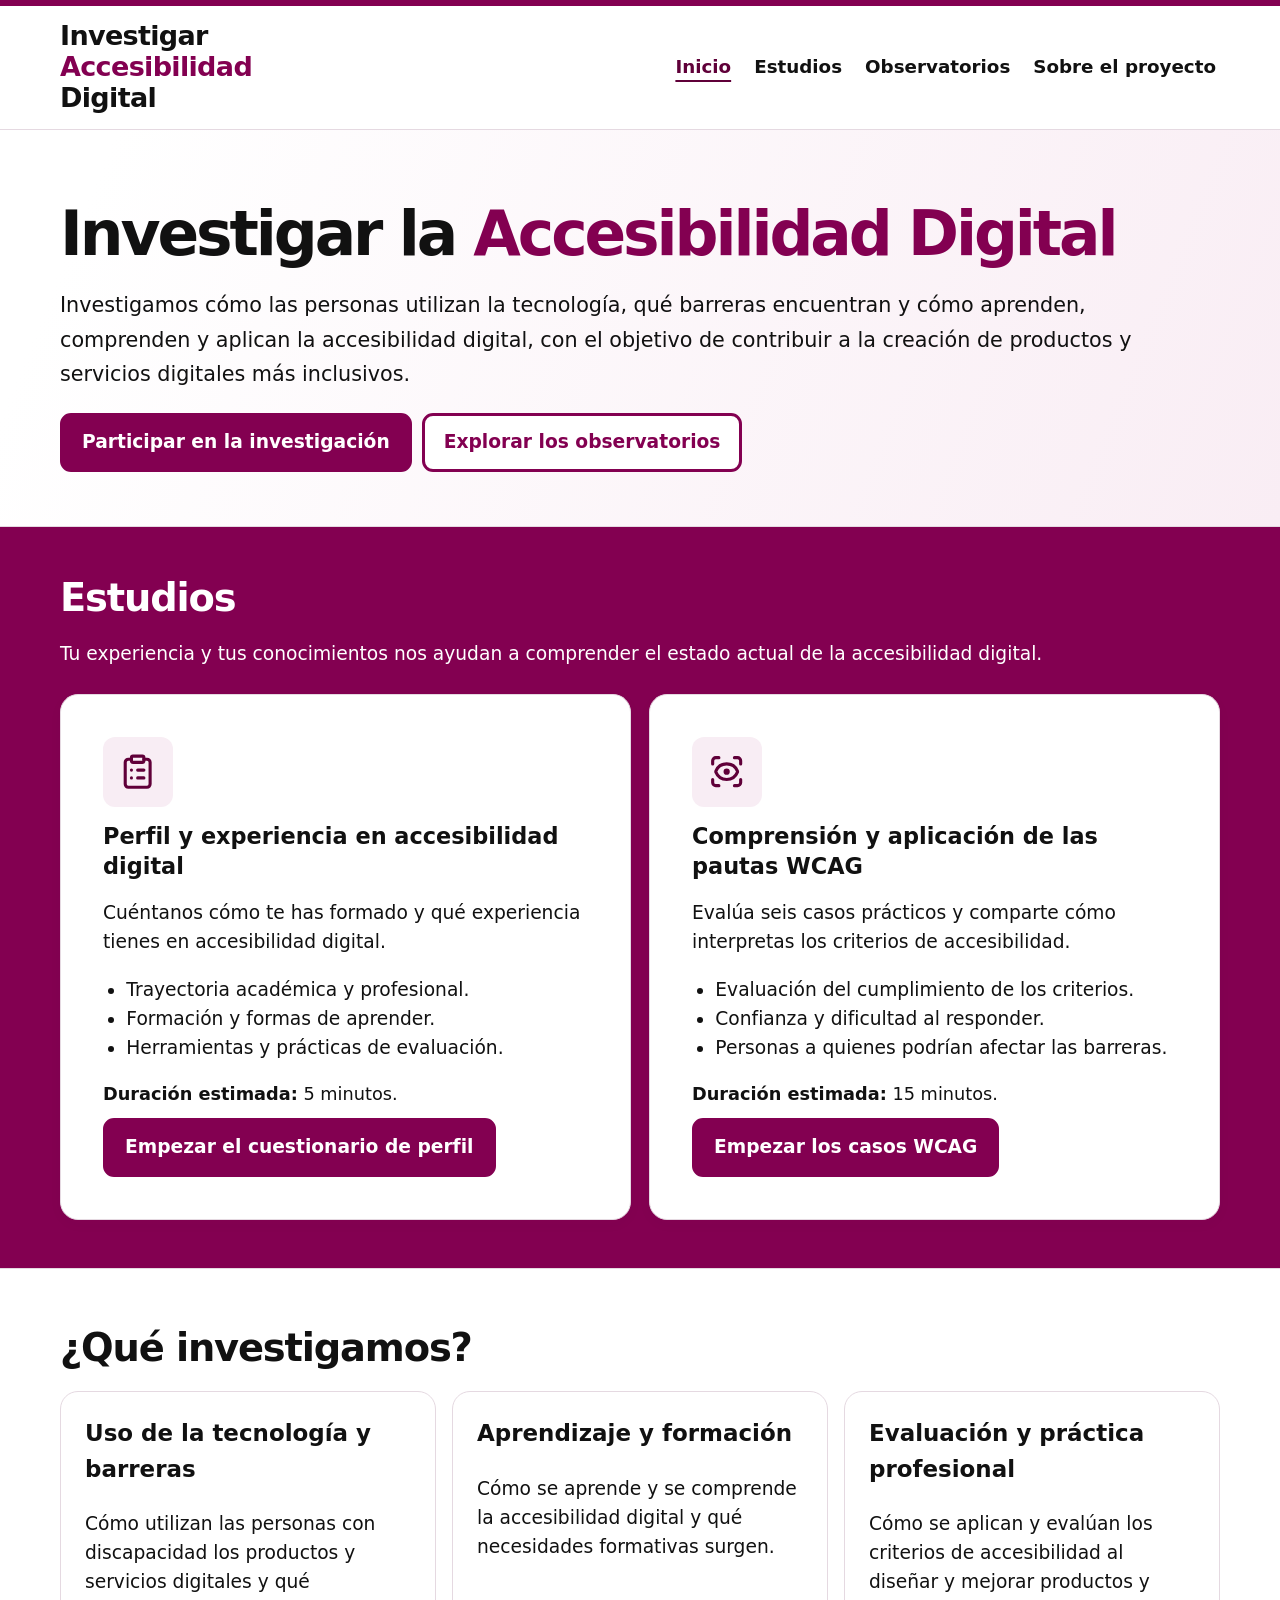
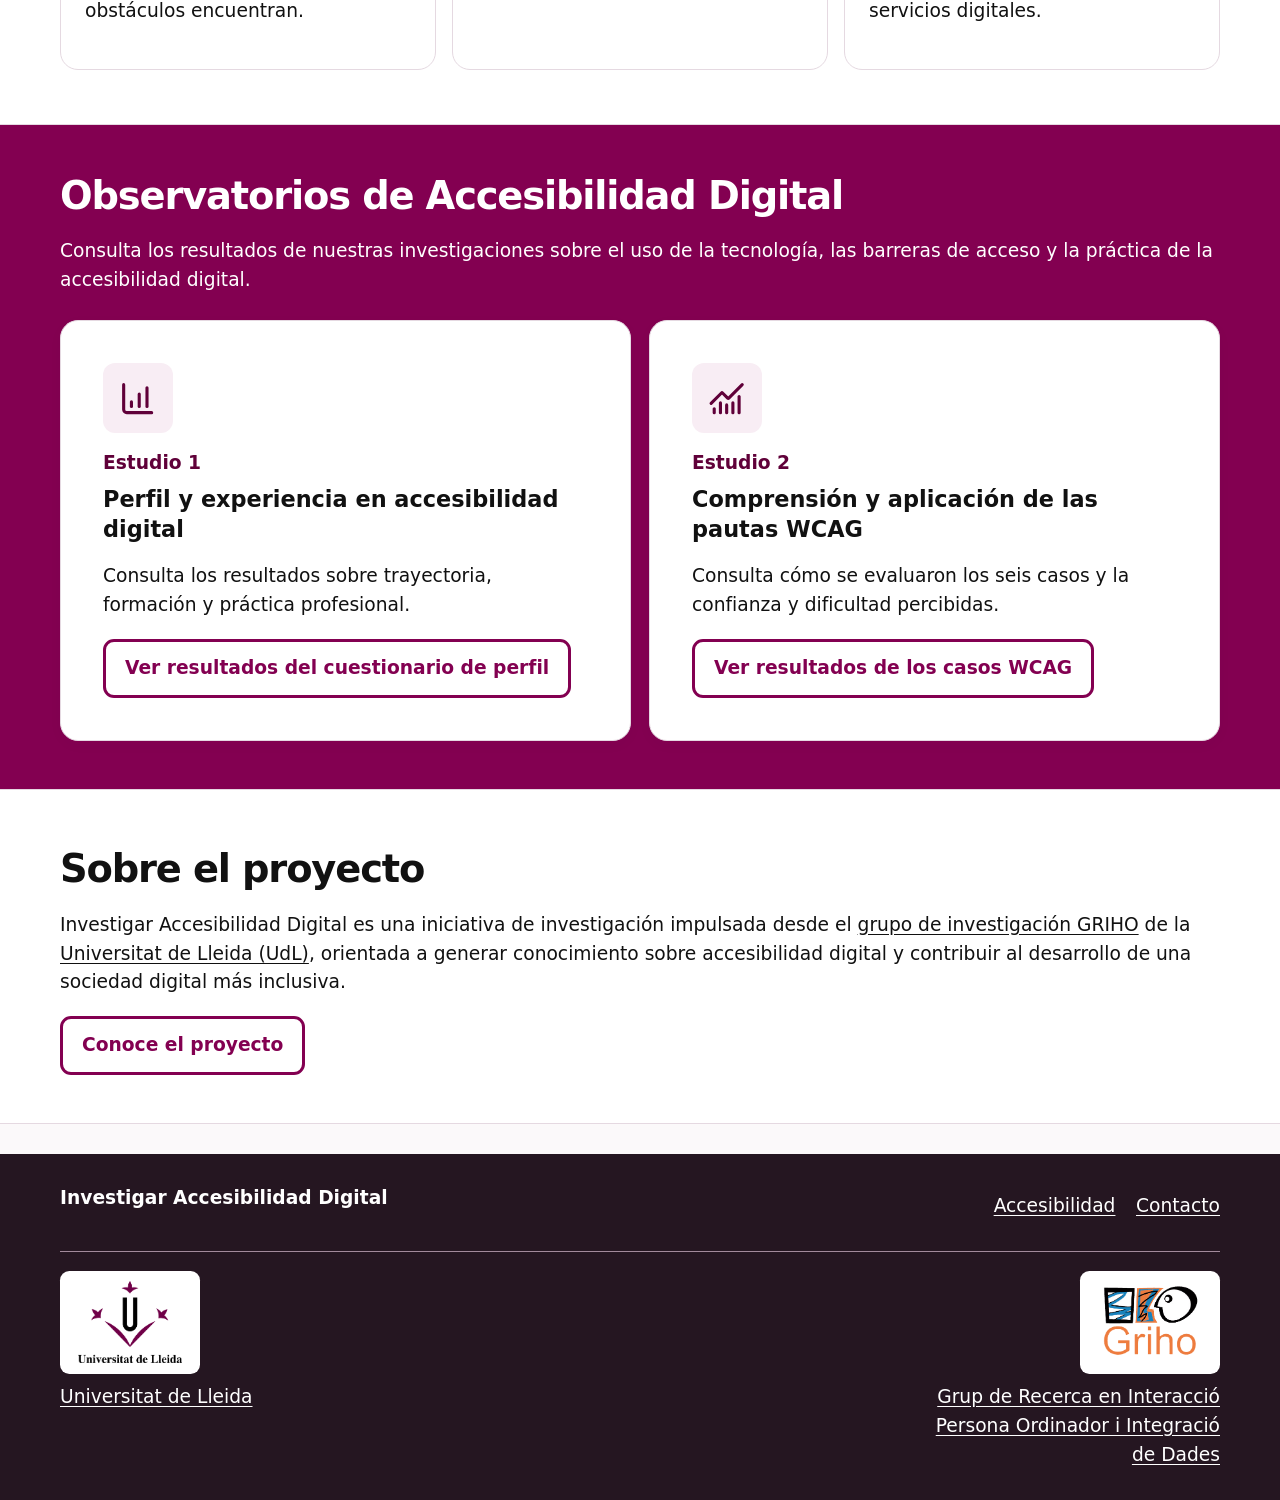
==== commit 7fcc880d: "Implementado cuestionario y landing Se han implementado dos cuestionarios y la pagina inicial es una" ====
--- a/index.html
+++ b/index.html
@@ -1,31 +1,125 @@
 <!doctype html>
 <html lang="es">
-<head><meta charset="utf-8"><meta name="viewport" content="width=device-width,initial-scale=1"><meta name="theme-color" content="#830050"><meta name="description" content="Investiga Accesibilidad: plataforma de investigación sobre competencias en accesibilidad digital, formación y comprensión de WCAG."><title>Investiga Accesibilidad · Investigación en accesibilidad digital</title><link rel="stylesheet" href="styles.css?v=marca-2"></head>
+<head><meta charset="utf-8"><meta name="viewport" content="width=device-width,initial-scale=1"><meta name="theme-color" content="#830051"><meta name="description" content="Investigación sobre el uso de la tecnología, las barreras de acceso y cómo se aprende y aplica la accesibilidad digital."><title>Inicio - Investigar Accesibilidad Digital</title><link rel="stylesheet" href="styles.css?v=portal-37"></head>
 <body><a class="skip" href="#contenido">Saltar al contenido</a><div class="topline"></div>
-<header class="site-header"><div class="container header-row"><a class="brand" href="index.html" aria-label="Ir al inicio de Investiga Accesibilidad"><span class="brand-identity"><span class="brand-copy"><strong>Investiga <span class="brand-accent">Accesibilidad</span></strong><small>Investigación en accesibilidad digital</small></span></span></a><nav class="nav" aria-label="Navegación principal"><a href="index.html" aria-current="page">Inicio</a><a href="participa.html">Participación</a><a href="observatorio.html">Observatorio</a><a href="sobre-el-proyecto.html">Sobre el proyecto</a></nav></div></header>
-<main tabindex="-1" id="contenido">
-<section class="hero page-hero" aria-labelledby="hero-h"><div class="container hero-wide-copy"><div class="hero-copy-block"><p class="section-label">Estudio</p><h1 id="hero-h">Conocimiento y comprensión de las WCAG</h1><p>Estudiamos cómo las personas aprenden y evalúan la accesibilidad digital. Cuéntanos tu experiencia y formación, y valora seis casos prácticos sobre las pautas WCAG.</p><div class="button-row"><a class="button" id="participa" href="participa.html">Participar en el estudio</a><a class="button outline" href="observatorio.html">Ver el Observatorio</a></div></div></div></section>
-<section class="section" aria-labelledby="home-resources"><div class="container">
- <div class="section-head"><h2 id="home-resources">Explora el estudio</h2></div>
- <div class="grid-3">
-  <article class="card"><h3>Observatorio de profesionales de la accesibilidad digital</h3><p>Explora los perfiles, la formación y la experiencia en accesibilidad digital. Los resultados se presentan de forma agregada.</p><a href="observatorio.html">Abrir el Observatorio</a></article>
-  <article class="card"><h3>Sobre el proyecto</h3><p>Conoce las preguntas de investigación y el trabajo del grupo GRIHO de la Universitat de Lleida.</p><a href="sobre-el-proyecto.html">Conocer el proyecto</a></article>
-  <article class="card"><h3>Formación universitaria</h3><p>Descubre las microcredenciales y el programa de especialización en accesibilidad digital de la Universitat de Lleida.</p><a href="https://aprendeaccesibilidad.udl.cat/">Ver la formación de la UdL</a></article>
+<header class="site-header"><div class="container header-row"><a class="brand" href="index.html" aria-label="Ir al inicio de Investigar Accesibilidad Digital"><span class="brand-identity"><span class="brand-copy"><strong>Investigar<br><span class="brand-accent">Accesibilidad</span><br><span class="brand-digital">Digital</span></strong></span></span></a><nav class="nav" aria-label="Navegación principal"><a href="#inicio" data-site-item="inicio" aria-current="page">Inicio</a><a href="#estudios" data-site-item="estudios">Estudios</a><a href="#observatorios" data-site-item="observatorios">Observatorios</a><a href="#proyecto" data-site-item="proyecto">Sobre el proyecto</a></nav></div></header>
+<main tabindex="-1" id="contenido" class="home">
+ <section id="inicio" class="hero page-hero" tabindex="-1" aria-labelledby="hero-h">
+  <div class="container hero-wide-copy">
+   <div class="hero-copy-block">
+    <h1 id="hero-h">Investigar la <span class="brand-accent">Accesibilidad Digital</span></h1>
+    <p>Investigamos cómo las personas utilizan la tecnología, qué barreras encuentran y cómo aprenden, comprenden y aplican la accesibilidad digital, con el objetivo de contribuir a la creación de productos y servicios digitales más inclusivos.</p>
+    <div class="button-row">
+     <a class="button" href="#estudios">Participar en la investigación</a>
+     <a class="button outline" href="#observatorios">Explorar los observatorios</a>
+    </div>
+   </div>
+  </div>
+ </section>
+
+ <section class="section home-udl-section" aria-labelledby="estudios">
+  <div class="container">
+   <div class="section-head home-section-head home-section-band">
+    <h2 id="estudios" tabindex="-1">Estudios</h2>
+    <p>Tu experiencia y tus conocimientos nos ayudan a comprender el estado actual de la accesibilidad digital.</p>
+   </div>
+   <div class="grid-2">
+    <article class="card home-study-preview" aria-labelledby="home-study-profile">
+     <span class="landing-card-icon"><svg xmlns="http://www.w3.org/2000/svg" width="24" height="24" viewBox="0 0 24 24" fill="none" stroke="currentColor" stroke-width="2" stroke-linecap="round" stroke-linejoin="round"  aria-hidden="true" focusable="false"><rect width="8" height="4" x="8" y="2" rx="1" ry="1" /><path d="M16 4h2a2 2 0 0 1 2 2v14a2 2 0 0 1-2 2H6a2 2 0 0 1-2-2V6a2 2 0 0 1 2-2h2" /><path d="M12 11h4" /><path d="M12 16h4" /><path d="M8 11h.01" /><path d="M8 16h.01" /></svg></span>
+     <h3 id="home-study-profile">Perfil y experiencia en accesibilidad digital</h3>
+     <p>Cuéntanos cómo te has formado y qué experiencia tienes en accesibilidad digital.</p>
+     <ul class="study-directory-topics">
+      <li>Trayectoria académica y profesional.</li>
+      <li>Formación y formas de aprender.</li>
+      <li>Herramientas y prácticas de evaluación.</li>
+     </ul>
+     <p class="home-study-status"><strong>Duración estimada:</strong> 5 minutos.</p>
+     <a class="button" id="participa" href="participa-estudios.html">Empezar el cuestionario de perfil</a>
+    </article>
+    <article class="card home-study-preview" aria-labelledby="home-study-wcag">
+     <span class="landing-card-icon"><svg xmlns="http://www.w3.org/2000/svg" width="24" height="24" viewBox="0 0 24 24" fill="none" stroke="currentColor" stroke-width="2" stroke-linecap="round" stroke-linejoin="round"  aria-hidden="true" focusable="false"><path d="M3 7V5a2 2 0 0 1 2-2h2" /><path d="M17 3h2a2 2 0 0 1 2 2v2" /><path d="M21 17v2a2 2 0 0 1-2 2h-2" /><path d="M7 21H5a2 2 0 0 1-2-2v-2" /><circle cx="12" cy="12" r="1" /><path d="M18.944 12.33a1 1 0 0 0 0-.66 7.5 7.5 0 0 0-13.888 0 1 1 0 0 0 0 .66 7.5 7.5 0 0 0 13.888 0" /></svg></span>
+     <h3 id="home-study-wcag">Comprensión y aplicación de las pautas WCAG</h3>
+     <p>Evalúa seis casos prácticos y comparte cómo interpretas los criterios de accesibilidad.</p>
+     <ul class="study-directory-topics">
+      <li>Evaluación del cumplimiento de los criterios.</li>
+      <li>Confianza y dificultad al responder.</li>
+      <li>Personas a quienes podrían afectar las barreras.</li>
+     </ul>
+     <p class="home-study-status"><strong>Duración estimada:</strong> 15 minutos.</p>
+     <a class="button" href="participa-estudios.html?estudio=E2">Empezar los casos WCAG</a>
+    </article>
+   </div>
+  </div>
+ </section>
+
+ <section class="section home-alternate" aria-labelledby="home-topics">
+  <div class="container">
+   <h2 id="home-topics" tabindex="-1">¿Qué investigamos?</h2>
+   <div class="about-cards">
+    <article class="card"><h3>Uso de la tecnología y barreras</h3><p>Cómo utilizan las personas con discapacidad los productos y servicios digitales y qué obstáculos encuentran.</p></article>
+    <article class="card"><h3>Aprendizaje y formación</h3><p>Cómo se aprende y se comprende la accesibilidad digital y qué necesidades formativas surgen.</p></article>
+    <article class="card"><h3>Evaluación y práctica profesional</h3><p>Cómo se aplican y evalúan los criterios de accesibilidad al diseñar y mejorar productos y servicios digitales.</p></article>
+   </div>
+  </div>
+ </section>
+
+ <section class="section home-udl-section" aria-labelledby="observatorios">
+  <div class="container">
+   <div class="section-head home-section-head home-section-band">
+    <h2 id="observatorios" tabindex="-1">Observatorios de Accesibilidad Digital</h2>
+    <p>Consulta los resultados de nuestras investigaciones sobre el uso de la tecnología, las barreras de acceso y la práctica de la accesibilidad digital.</p>
+   </div>
+   <div class="grid-2">
+    <article class="card home-study-preview" aria-labelledby="results-card-profile">
+     <span class="landing-card-icon"><svg xmlns="http://www.w3.org/2000/svg" width="24" height="24" viewBox="0 0 24 24" fill="none" stroke="currentColor" stroke-width="2" stroke-linecap="round" stroke-linejoin="round"  aria-hidden="true" focusable="false"><path d="M13 17V9" /><path d="M18 17V5" /><path d="M3 3v16a2 2 0 0 0 2 2h16" /><path d="M8 17v-3" /></svg></span>
+     <p class="landing-study-label">Estudio 1</p>
+     <h3 id="results-card-profile">Perfil y experiencia en accesibilidad digital</h3>
+     <p>Consulta los resultados sobre trayectoria, formación y práctica profesional.</p>
+     <a class="button outline" href="observatorio-estudio-1.html">Ver resultados del cuestionario de perfil</a>
+    </article>
+    <article class="card home-study-preview" aria-labelledby="results-card-wcag">
+     <span class="landing-card-icon"><svg xmlns="http://www.w3.org/2000/svg" width="24" height="24" viewBox="0 0 24 24" fill="none" stroke="currentColor" stroke-width="2" stroke-linecap="round" stroke-linejoin="round"  aria-hidden="true" focusable="false"><path d="M12 16v5" /><path d="M16 14.639V21" /><path d="M20 10.656V21" /><path d="m22 3-8.646 8.646a.5.5 0 0 1-.708 0L9.354 8.354a.5.5 0 0 0-.707 0L2 15" /><path d="M4 18.463V21" /><path d="M8 14.656V21" /></svg></span>
+     <p class="landing-study-label">Estudio 2</p>
+     <h3 id="results-card-wcag">Comprensión y aplicación de las pautas WCAG</h3>
+     <p>Consulta cómo se evaluaron los seis casos y la confianza y dificultad percibidas.</p>
+     <a class="button outline" href="observatorio-estudio-2.html">Ver resultados de los casos WCAG</a>
+    </article>
+   </div>
+  </div>
+ </section>
+
+ <section id="proyecto" class="section home-alternate" aria-labelledby="home-about" tabindex="-1">
+  <div class="container">
+   <h2 id="home-about" tabindex="-1">Sobre el proyecto</h2>
+   <p>Investigar Accesibilidad Digital es una iniciativa de investigación impulsada desde el <a href="https://griho.udl.cat/">grupo de investigación GRIHO</a> de la <a href="https://www.udl.cat/">Universitat de Lleida (UdL)</a>, orientada a generar conocimiento sobre accesibilidad digital y contribuir al desarrollo de una sociedad digital más inclusiva.</p>
+   <div class="button-row"><a class="button outline" href="sobre-el-proyecto.html">Conoce el proyecto</a></div>
+  </div>
+ </section>
+</main><footer class="footer">
+ <div class="container footer-row">
+  <div><strong>Investigar Accesibilidad Digital</strong></div>
+  <nav class="portal-footer-links" aria-label="Enlaces del pie de página">
+   <a href="accesibilidad.html">Accesibilidad</a>
+   <a href="sobre-el-proyecto.html#contacto">Contacto</a>
+  </nav>
  </div>
-</div></section>
-</main><footer class="footer"><div class="container footer-project-shortcut"><a href="sobre-el-proyecto.html">Sobre el proyecto Investiga Accesibilidad</a></div><div class="container footer-row"><div><strong>Investiga Accesibilidad · UdL</strong><p>Investigación en accesibilidad digital.</p></div><p><a href="observatorio.html">Observatorio</a> · <a href="informacion-estudio.html">Información y privacidad</a> · <a href="https://aprendeaccesibilidad.udl.cat/">Formación UdL</a></p></div><div class="container footer-griho">
- <a href="https://griho.udl.cat/" target="_blank" rel="noopener noreferrer" class="griho-link" aria-label="Visitar la web oficial del grupo de investigación GRIHO de la Universitat de Lleida (se abre en otra pestaña)">
-  <span class="griho-logo-wrap"><img src="https://griho.udl.cat/export/sites/Griho/en/.galleries/AboutUs_Gallery/logoGriho.png_443620257.png" width="112" height="85" loading="lazy" decoding="async" alt="Logotipo de GRIHO"></span>
-  <span><strong>GRIHO</strong><small>Grup de Recerca en Interacció Persona Ordinador i Integració de Dades · Universitat de Lleida</small></span>
- </a></div>
+ <div class="container footer-institutions">
+  <a class="footer-institution" href="https://www.udl.cat/">
+   <span class="footer-institution-logo"><img src="assets/logo-udl.png" width="4629" height="3642" alt="" loading="lazy" decoding="async"></span>
+   <span class="footer-institution-name" lang="ca">Universitat de Lleida</span>
+  </a>
+  <a class="footer-institution" href="https://griho.udl.cat/">
+   <span class="footer-institution-logo"><img src="assets/logo-griho.png" width="335" height="255" alt="" loading="lazy" decoding="async"></span>
+   <span class="footer-institution-name" lang="ca">Grup de Recerca en Interacció Persona Ordinador i Integració de Dades</span>
+  </a>
+ </div>
 </footer>
-<script src="footer-logo.js"></script>
 
-<script src="mobile-nav.js?v=sin-cuenta-1"></script>
+<script src="mobile-nav.js?v=secciones-6"></script>
 <nav class="mobile-bottom-nav" aria-label="Navegación móvil principal">
- <a href="index.html" data-mobile-item="inicio" aria-current="page"><span class="mobile-nav-icon"><svg viewBox="0 0 24 24" fill="none" stroke="currentColor" stroke-width="1.9" stroke-linecap="round" stroke-linejoin="round" aria-hidden="true" focusable="false"><path d="m3 10 9-7 9 7v10a1 1 0 0 1-1 1h-5v-7H9v7H4a1 1 0 0 1-1-1z"/></svg></span><span>Inicio</span></a>
- <a href="participa.html" data-mobile-item="participacion"><span class="mobile-nav-icon"><svg viewBox="0 0 24 24" fill="none" stroke="currentColor" stroke-width="1.9" stroke-linecap="round" stroke-linejoin="round" aria-hidden="true" focusable="false"><rect x="5" y="4.5" width="14" height="16" rx="2"/><path d="M9 4.5v-1h6v1M9 11h6M9 15h4"/></svg></span><span>Participación</span></a>
- <a href="observatorio.html" data-mobile-item="observatorio"><span class="mobile-nav-icon"><svg viewBox="0 0 24 24" fill="none" stroke="currentColor" stroke-width="1.9" stroke-linecap="round" stroke-linejoin="round" aria-hidden="true" focusable="false"><path d="M3 20h18M5 17v-6h4v6M10 17V5h4v12M15 17V9h4v8"/><path d="M5 11h4M10 5h4M15 9h4"/></svg></span><span>Observatorio</span></a>
- <a href="sobre-el-proyecto.html" data-mobile-item="proyecto"><span class="mobile-nav-icon"><svg viewBox="0 0 24 24" fill="none" stroke="currentColor" stroke-width="1.9" stroke-linecap="round" stroke-linejoin="round" aria-hidden="true" focusable="false"><path d="M12 6.5C9.5 5 6.5 5 3 6v13c3.5-1 6.5-1 9 .5 2.5-1.5 5.5-1.5 9-.5V6c-3.5-1-6.5-1-9 .5Z"/><path d="M12 6.5v13"/></svg></span><span>Proyecto</span></a>
+ <a href="#inicio" data-mobile-item="inicio" aria-current="page"><span class="mobile-nav-icon"><svg viewBox="0 0 24 24" fill="none" stroke="currentColor" stroke-width="1.9" stroke-linecap="round" stroke-linejoin="round" aria-hidden="true" focusable="false"><path d="m3 10 9-7 9 7v10a1 1 0 0 1-1 1h-5v-7H9v7H4a1 1 0 0 1-1-1z"/></svg></span><span>Inicio</span></a>
+ <a href="#estudios" data-mobile-item="estudios"><span class="mobile-nav-icon"><svg viewBox="0 0 24 24" fill="none" stroke="currentColor" stroke-width="1.9" stroke-linecap="round" stroke-linejoin="round" aria-hidden="true" focusable="false"><rect x="5" y="4.5" width="14" height="16" rx="2"/><path d="M9 4.5v-1h6v1M9 11h6M9 15h4"/></svg></span><span>Estudios</span></a>
+ <a href="#observatorios" data-mobile-item="observatorios"><span class="mobile-nav-icon"><svg viewBox="0 0 24 24" fill="none" stroke="currentColor" stroke-width="1.9" stroke-linecap="round" stroke-linejoin="round" aria-hidden="true" focusable="false"><path d="M3 20h18M5 17v-6h4v6M10 17V5h4v12M15 17V9h4v8"/><path d="M5 11h4M10 5h4M15 9h4"/></svg></span><span>Observatorios</span></a>
+ <a href="#proyecto" data-mobile-item="proyecto"><span class="mobile-nav-icon"><svg viewBox="0 0 24 24" fill="none" stroke="currentColor" stroke-width="1.9" stroke-linecap="round" stroke-linejoin="round" aria-hidden="true" focusable="false"><path d="M12 6.5C9.5 5 6.5 5 3 6v13c3.5-1 6.5-1 9 .5 2.5-1.5 5.5-1.5 9-.5V6c-3.5-1-6.5-1-9 .5Z"/><path d="M12 6.5v13"/></svg></span><span>Sobre el proyecto</span></a>
 
  </nav></body></html>
--- a/styles.css
+++ b/styles.css
@@ -1,12 +1,12 @@
-:root{--udl:#830050;--udl-d:#600039;--udl-mid:#a93d79;--udl-soft:#f8edf4;--udl-pale:#fffbfd;--ink:#24202a;--muted:#66606a;--line:#e5d9e1;--bg:#fbf9fa;--white:#fff;--focus:#075bba;--button-border:var(--udl);--green:#1c6a52;--green-bg:#e9f7f1;--shadow:0 12px 34px rgba(66,15,40,.08)}
-*{box-sizing:border-box}html{scroll-behavior:smooth}body{margin:0;background:var(--bg);color:var(--ink);font:16px/1.55 system-ui,-apple-system,Segoe UI,Roboto,Arial,sans-serif}a{color:var(--udl-d);text-underline-offset:3px}a:hover{text-decoration-thickness:2px}button,input,textarea{font:inherit}button{cursor:pointer}button:disabled{cursor:not-allowed;opacity:.48}:focus-visible{outline:3px solid var(--focus)!important;outline-offset:3px}[hidden]{display:none!important}.skip{position:absolute;top:-80px;left:12px;z-index:20;background:#fff;padding:9px}.skip:focus{top:10px}.container{width:min(1160px,calc(100% - 36px));margin-inline:auto}.topline{height:6px;background:var(--udl)}.site-header{background:white;border-bottom:1px solid var(--line)}.header-row{display:flex;align-items:center;justify-content:space-between;gap:20px;padding:15px 0}.brand{display:flex;align-items:center;gap:12px;text-decoration:none;color:var(--ink)}.brand-mark{display:grid;place-items:center;width:46px;height:46px;border-radius:14px;background:var(--udl);color:white;font-weight:800;font-size:23px}.brand strong{font-size:23px;letter-spacing:-.6px}.brand small{display:block;color:var(--muted);font-size:12px;margin-top:-3px}.nav{display:flex;gap:20px;align-items:center;flex-wrap:wrap}.nav a{font-size:14px;font-weight:680;text-decoration:none}.nav a:hover{text-decoration:underline}.chip{font-size:12px;font-weight:750;letter-spacing:.09em;text-transform:uppercase;color:var(--udl)}.pill{display:inline-flex;align-items:center;gap:5px;background:var(--udl-soft);color:var(--udl-d);border-radius:100px;padding:5px 11px;font-size:12px;font-weight:750}.pill.demo{background:#fff1d7;color:#64410c;border:1px solid #e5bd67}.hero{background:linear-gradient(112deg,#fff 8%,#f9edf4 100%);border-bottom:1px solid var(--line);padding:54px 0}.hero-grid{display:grid;grid-template-columns:minmax(0,1.2fr) minmax(290px,.8fr);gap:42px;align-items:center}.hero h1{font-size:clamp(2.4rem,5.3vw,4.7rem);line-height:1.09;margin:16px 0 20px;letter-spacing:-.055em}.hero h1 span{color:var(--udl)}.hero p{max-width:700px;color:var(--muted);font-size:1.11rem}.hero-card{background:white;padding:27px;border:1px solid var(--line);border-radius:20px;box-shadow:var(--shadow)}.hero-card h2{font-size:1.12rem;margin:0 0 14px}.mini-route{display:grid;gap:13px}.mini-step{display:flex;align-items:center;gap:12px;font-weight:650;font-size:14px}.step-circle{width:31px;height:31px;border-radius:50%;background:var(--udl-soft);color:var(--udl-d);display:grid;place-items:center;flex-shrink:0;font-weight:800}.button{display:inline-flex;align-items:center;justify-content:center;text-align:center;border:2px solid var(--udl);background:var(--udl);color:white;text-decoration:none;border-radius:11px;padding:12px 19px;font-weight:720;min-height:46px;transition:background .12s}.button:hover{background:var(--udl-d);color:white}.button.outline{background:white;color:var(--udl)}.button.outline:hover{background:var(--udl-soft);color:var(--udl-d)}.button.ghost{border-color:var(--line);background:white;color:var(--ink)}.button.small{padding:9px 14px;min-height:40px;font-size:14px}.button-row{display:flex;gap:10px;align-items:center;flex-wrap:wrap}.muted{color:var(--muted)}.small{font-size:14px}.tiny{font-size:12px}.align-center{text-align:center}.section{padding:48px 0}.section-head{max-width:760px;margin-bottom:25px}.section h2{font-size:clamp(1.65rem,3vw,2.55rem);line-height:1.2;letter-spacing:-.03em;margin:8px 0 10px}.section h3{font-size:1.23rem}.card{background:white;border:1px solid var(--line);border-radius:18px;padding:24px;box-shadow:0 4px 17px rgba(66,15,40,.025)}.grid-2{display:grid;grid-template-columns:repeat(2,minmax(0,1fr));gap:18px}.grid-3{display:grid;grid-template-columns:repeat(3,minmax(0,1fr));gap:16px}.divider{border:none;border-top:1px solid var(--line);margin:21px 0}.notice{border-left:4px solid var(--udl);padding:13px 17px;background:var(--udl-soft);border-radius:0 10px 10px 0}.notice p{margin:.2em 0}.fieldset{border:0;margin:0 0 22px;padding:0;min-width:0}.question-card{background:#fff;padding:20px;border:1px solid var(--line);border-radius:14px;margin:16px 0}.question-top{display:flex;align-items:start;gap:12px}.question-number{font-size:12px;font-weight:800;border-radius:7px;background:var(--udl-soft);color:var(--udl-d);padding:4px 9px;white-space:nowrap}.question-card legend{display:block;width:100%;font-weight:750;font-size:1rem;line-height:1.45;padding:0;margin:0 0 12px}.question-card legend span{display:block;font-size:12px;color:var(--udl);font-weight:800;margin-bottom:4px}.options{display:grid;gap:8px}.option{display:flex;align-items:start;gap:11px;border:1px solid #e5dce2;border-radius:10px;padding:10px 12px;background:#fff;cursor:pointer}.option:hover{border-color:var(--udl-mid);background:#fffcfe}.option:has(input:checked){border-color:var(--udl);background:var(--udl-soft)}.option input{accent-color:var(--udl);width:19px;height:19px;flex-shrink:0;margin-top:3px}.option span{font-size:14px}.question-note{color:var(--muted);font-size:13px;margin-top:9px}.extra-field{margin:10px 0 0 29px}.extra-field label{font-size:13px;font-weight:700;display:block;margin:3px 0}.text-input{display:block;max-width:540px;width:100%;min-height:42px;border:1px solid #a79ca4;border-radius:8px;padding:9px;background:white}.route-choices{display:grid;grid-template-columns:1fr 1fr;gap:14px;margin:21px 0}.route-card{border:2px solid var(--line);border-radius:16px;padding:18px;cursor:pointer;display:flex;gap:12px}.route-card:has(input:checked){border-color:var(--udl);background:var(--udl-soft)}.route-card input{accent-color:var(--udl);width:20px;height:20px;flex:0 0 auto}.route-card strong{display:block}.route-card small{display:block;margin-top:4px;color:var(--muted)}.wizard-wrap{display:grid;grid-template-columns:250px minmax(0,1fr);gap:22px;align-items:start}.step-nav{position:sticky;top:20px}.step-nav ul{margin:12px 0 0;padding:0;list-style:none}.step-nav li{position:relative;display:flex;align-items:center;gap:9px;padding:12px 4px;border-bottom:1px solid var(--line);color:var(--muted);font-size:14px}.step-nav li.current{font-weight:800;color:var(--udl-d)}.step-nav li.done{color:var(--green)}.step-nav .count{font-size:13px;flex:0 0 auto;border:1px solid var(--line);border-radius:50%;display:grid;place-items:center;width:29px;height:29px}.step-nav .current .count{background:var(--udl);color:white;border-color:var(--udl)}.progress{height:8px;background:#eadde5;border-radius:9px;overflow:hidden;margin:12px 0 22px}.progress div{height:100%;background:var(--udl);width:20%;transition:width .25s}.section-label{color:var(--udl);font-size:13px;font-weight:850;letter-spacing:.07em;text-transform:uppercase}.wizard-panel h2{margin:.3em 0}.wizard-content{min-height:180px}.wizard-action{display:flex;align-items:center;justify-content:space-between;gap:12px;border-top:1px solid var(--line);padding-top:17px;margin-top:22px}.info-inline{font-size:13px;color:var(--muted);margin:0}.challenge-eyebrow{margin-top:18px;font-size:12px;font-weight:800;color:var(--udl)}.challenge-evidence{padding:13px 18px;border:1px solid var(--line);border-radius:11px;background:var(--bg);margin:13px 0}.challenge-evidence code{white-space:pre-wrap;overflow-wrap:anywhere}.final-grid{display:grid;grid-template-columns:1fr 1fr;gap:15px}.completion{padding:18px;background:var(--green-bg);border:1px solid #a8cfbf;border-radius:12px}.review details{border:1px solid var(--line);padding:12px;border-radius:10px;margin:9px 0}.review summary{font-weight:700;cursor:pointer}.review p{margin:6px 0;font-size:14px}.kpi{background:#fff;border:1px solid var(--line);border-radius:15px;padding:20px;min-width:0}.kpi strong{font-size:clamp(1.9rem,4vw,2.8rem);line-height:1.2;display:block;color:var(--udl)}.kpi span{font-size:13px;color:var(--muted)}.section-dark{background:var(--udl-d);color:#fff;padding:38px 0}.section-dark a{color:white}.survey-nav{display:flex;gap:10px;flex-wrap:wrap;margin-top:20px}.survey-nav a{padding:8px 13px;background:white;border:1px solid var(--line);border-radius:8px;text-decoration:none;font-size:14px;font-weight:720}.survey-nav a:hover{background:var(--udl-soft)}.report-block{padding:41px 0;border-bottom:1px solid var(--line);scroll-margin-top:24px}.report-block h2{font-size:clamp(1.6rem,3vw,2.5rem);margin:0 0 8px;line-height:1.2;letter-spacing:-.03em}.report-card{background:white;border:1px solid var(--line);border-radius:15px;padding:21px;margin:15px 0;break-inside:avoid}.report-card h3{font-size:1.13rem;line-height:1.36;margin:5px 0}.report-card .q-meta{font-size:12px;color:var(--muted);margin:0 0 14px}.report-intro{display:grid;grid-template-columns:1fr .7fr;gap:28px;align-items:center}.report-callout{border-left:4px solid var(--udl);background:var(--udl-soft);padding:18px;border-radius:0 12px 12px 0}.bar-item{display:grid;grid-template-columns:minmax(140px,1fr) 160px 85px;gap:10px;align-items:center;margin:11px 0}.bar-label{font-size:13px;overflow-wrap:anywhere}.bar-track{height:12px;background:#f0e5eb;border-radius:20px;overflow:hidden}.bar-track>span{display:block;height:100%;background:var(--udl);border-radius:20px}.bar-value{text-align:right;font-size:13px;font-weight:750;font-variant-numeric:tabular-nums}.chart-table{width:100%;border-collapse:collapse;font-size:13px;margin-top:14px}.chart-table th{text-align:left;border-bottom:2px solid var(--line);padding:8px 5px}.chart-table td{padding:7px 5px;border-bottom:1px solid var(--line)}.chart-table .right{text-align:right;font-variant-numeric:tabular-nums}.chart-table caption{text-align:left;color:var(--muted);margin:8px 0}.report-card .bars{margin-top:15px}.fineprint{font-size:13px;color:var(--muted)}.tag{display:inline-block;color:var(--udl-d);background:var(--udl-soft);padding:4px 9px;border-radius:6px;font-size:12px;font-weight:750}.result-list{list-style:none;padding:0;display:grid;gap:11px}.result-list li{background:var(--bg);padding:12px;border:1px solid var(--line);border-radius:10px}.footer{background:#251621;color:white;padding:30px 0;margin-top:30px}.footer a{color:white}.footer-row{display:flex;justify-content:space-between;gap:25px;flex-wrap:wrap}.footer p{font-size:13px;color:#f1e1eb}.label-link{display:inline-flex;align-items:center;gap:6px;font-weight:720}hr{border:0;border-top:1px solid var(--line)}
+:root{--udl:#830051;--udl-d:#600039;--udl-mid:#a93d79;--udl-soft:#f8edf4;--udl-pale:#fffbfd;--ink:#24202a;--muted:#66606a;--line:#e5d9e1;--bg:#fbf9fa;--white:#fff;--focus:#075bba;--button-border:var(--udl);--green:#1c6a52;--green-bg:#e9f7f1;--shadow:0 12px 34px rgba(66,15,40,.08)}
+*{box-sizing:border-box}html{font-size:116.6667%;scroll-behavior:smooth}body{margin:0;background:var(--bg);color:var(--ink);font:1rem/1.55 system-ui,-apple-system,Segoe UI,Roboto,Arial,sans-serif}a{color:var(--udl-d);text-underline-offset:3px}a:hover{text-decoration-thickness:2px}button,input,textarea{font:inherit}button{cursor:pointer}button:disabled{cursor:not-allowed;opacity:.48}:focus-visible{outline:3px solid var(--focus)!important;outline-offset:3px}[hidden]{display:none!important}.skip{position:absolute;top:-80px;left:12px;z-index:20;background:#fff;padding:9px}.skip:focus{top:10px}.container{width:min(1160px,calc(100% - 36px));margin-inline:auto}.topline{height:6px;background:var(--udl)}.site-header{background:white;border-bottom:1px solid var(--line)}.header-row{display:flex;align-items:center;justify-content:space-between;gap:20px;padding:15px 0}.brand{display:flex;align-items:center;gap:12px;text-decoration:none;color:var(--ink)}.brand-mark{display:grid;place-items:center;width:46px;height:46px;border-radius:14px;background:var(--udl);color:white;font-weight:800;font-size:23px}.brand strong{font-size:23px;letter-spacing:-.6px}.brand small{display:block;color:var(--muted);font-size:12px;margin-top:-3px}.nav{display:flex;gap:20px;align-items:center;flex-wrap:wrap}.nav a{font-size:14px;font-weight:680;text-decoration:none}.nav a:hover{text-decoration:underline}.chip{font-size:12px;font-weight:750;letter-spacing:.09em;text-transform:uppercase;color:var(--udl)}.pill{display:inline-flex;align-items:center;gap:5px;background:var(--udl-soft);color:var(--udl-d);border-radius:100px;padding:5px 11px;font-size:12px;font-weight:750}.pill.demo{background:#fff1d7;color:#64410c;border:1px solid #e5bd67}.hero{background:linear-gradient(112deg,#fff 8%,#f9edf4 100%);border-bottom:1px solid var(--line);padding:54px 0}.hero-grid{display:grid;grid-template-columns:minmax(0,1.2fr) minmax(290px,.8fr);gap:42px;align-items:center}.hero h1{font-size:clamp(2.4rem,5.3vw,4.7rem);line-height:1.09;margin:16px 0 20px;letter-spacing:-.055em}.hero h1 span{color:var(--udl)}.hero p{max-width:700px;color:var(--muted);font-size:1.11rem}.hero-card{background:white;padding:27px;border:1px solid var(--line);border-radius:20px;box-shadow:var(--shadow)}.hero-card h2{font-size:1.12rem;margin:0 0 14px}.mini-route{display:grid;gap:13px}.mini-step{display:flex;align-items:center;gap:12px;font-weight:650;font-size:14px}.step-circle{width:31px;height:31px;border-radius:50%;background:var(--udl-soft);color:var(--udl-d);display:grid;place-items:center;flex-shrink:0;font-weight:800}.button{display:inline-flex;align-items:center;justify-content:center;text-align:center;border:2px solid var(--udl);background:var(--udl);color:white;text-decoration:none;border-radius:11px;padding:12px 19px;font-weight:720;min-height:46px;transition:background .12s}.button:hover{background:var(--udl-d);color:white}.button.outline{background:white;color:var(--udl)}.button.outline:hover{background:var(--udl-soft);color:var(--udl-d)}.button.ghost{border-color:var(--line);background:white;color:var(--ink)}.button.small{padding:9px 14px;min-height:40px;font-size:14px}.button-row{display:flex;gap:10px;align-items:center;flex-wrap:wrap}.muted{color:var(--muted)}.small{font-size:14px}.tiny{font-size:12px}.align-center{text-align:center}.section{padding:48px 0}.section-head{max-width:760px;margin-bottom:25px}.section h2{font-size:clamp(1.65rem,3vw,2.55rem);line-height:1.2;letter-spacing:-.03em;margin:8px 0 10px}.section h3{font-size:1.23rem}.card{background:white;border:1px solid var(--line);border-radius:18px;padding:24px;box-shadow:0 4px 17px rgba(66,15,40,.025)}.grid-2{display:grid;grid-template-columns:repeat(2,minmax(0,1fr));gap:18px}.grid-3{display:grid;grid-template-columns:repeat(3,minmax(0,1fr));gap:16px}.divider{border:none;border-top:1px solid var(--line);margin:21px 0}.notice{border-left:4px solid var(--udl);padding:13px 17px;background:var(--udl-soft);border-radius:0 10px 10px 0}.notice p{margin:.2em 0}.fieldset{border:0;margin:0 0 22px;padding:0;min-width:0}.question-card{background:#fff;padding:20px;border:1px solid var(--line);border-radius:14px;margin:16px 0}.question-top{display:flex;align-items:start;gap:12px}.question-number{font-size:12px;font-weight:800;border-radius:7px;background:var(--udl-soft);color:var(--udl-d);padding:4px 9px;white-space:nowrap}.question-card legend{display:block;width:100%;font-weight:750;font-size:1rem;line-height:1.45;padding:0;margin:0 0 12px}.question-card legend span{display:block;font-size:12px;color:var(--udl);font-weight:800;margin-bottom:4px}.options{display:grid;gap:8px}.option{display:flex;align-items:start;gap:11px;border:1px solid #e5dce2;border-radius:10px;padding:10px 12px;background:#fff;cursor:pointer}.option:hover{border-color:var(--udl-mid);background:#fffcfe}.option:has(input:checked){border-color:var(--udl);background:var(--udl-soft)}.option input{accent-color:var(--udl);width:19px;height:19px;flex-shrink:0;margin-top:3px}.option span{font-size:14px}.question-note{color:var(--muted);font-size:13px;margin-top:9px}.extra-field{margin:10px 0 0 29px}.extra-field label{font-size:13px;font-weight:700;display:block;margin:3px 0}.text-input{display:block;max-width:540px;width:100%;min-height:42px;border:1px solid #a79ca4;border-radius:8px;padding:9px;background:white}.route-choices{display:grid;grid-template-columns:1fr 1fr;gap:14px;margin:21px 0}.route-card{border:2px solid var(--line);border-radius:16px;padding:18px;cursor:pointer;display:flex;gap:12px}.route-card:has(input:checked){border-color:var(--udl);background:var(--udl-soft)}.route-card input{accent-color:var(--udl);width:20px;height:20px;flex:0 0 auto}.route-card strong{display:block}.route-card small{display:block;margin-top:4px;color:var(--muted)}.wizard-wrap{display:grid;grid-template-columns:250px minmax(0,1fr);gap:22px;align-items:start}.step-nav{position:sticky;top:20px}.step-nav ul{margin:12px 0 0;padding:0;list-style:none}.step-nav li{position:relative;display:flex;align-items:center;gap:9px;padding:12px 4px;border-bottom:1px solid var(--line);color:var(--muted);font-size:14px}.step-nav li.current{font-weight:800;color:var(--udl-d)}.step-nav li.done{color:var(--green)}.step-nav .count{font-size:13px;flex:0 0 auto;border:1px solid var(--line);border-radius:50%;display:grid;place-items:center;width:29px;height:29px}.step-nav .current .count{background:var(--udl);color:white;border-color:var(--udl)}.progress{height:8px;background:#eadde5;border-radius:9px;overflow:hidden;margin:12px 0 22px}.progress div{height:100%;background:var(--udl);width:20%;transition:width .25s}.section-label{color:var(--udl);font-size:13px;font-weight:850;letter-spacing:.07em;text-transform:uppercase}.wizard-panel h2{margin:.3em 0}.wizard-content{min-height:180px}.wizard-action{display:flex;align-items:center;justify-content:space-between;gap:12px;border-top:1px solid var(--line);padding-top:17px;margin-top:22px}.info-inline{font-size:13px;color:var(--muted);margin:0}.challenge-eyebrow{margin-top:18px;font-size:12px;font-weight:800;color:var(--udl)}.challenge-evidence{padding:13px 18px;border:1px solid var(--line);border-radius:11px;background:var(--bg);margin:13px 0}.challenge-evidence code{white-space:pre-wrap;overflow-wrap:anywhere}.final-grid{display:grid;grid-template-columns:1fr 1fr;gap:15px}.completion{padding:18px;background:var(--green-bg);border:1px solid #a8cfbf;border-radius:12px}.review details{border:1px solid var(--line);padding:12px;border-radius:10px;margin:9px 0}.review summary{font-weight:700;cursor:pointer}.review p{margin:6px 0;font-size:14px}.kpi{background:#fff;border:1px solid var(--line);border-radius:15px;padding:20px;min-width:0}.kpi strong{font-size:clamp(1.9rem,4vw,2.8rem);line-height:1.2;display:block;color:var(--udl)}.kpi span{font-size:13px;color:var(--muted)}.section-dark{background:var(--udl-d);color:#fff;padding:38px 0}.section-dark a{color:white}.survey-nav{display:flex;gap:10px;flex-wrap:wrap;margin-top:20px}.survey-nav a{padding:8px 13px;background:white;border:1px solid var(--line);border-radius:8px;text-decoration:none;font-size:14px;font-weight:720}.survey-nav a:hover{background:var(--udl-soft)}.report-block{padding:41px 0;border-bottom:1px solid var(--line);scroll-margin-top:24px}.report-block h2{font-size:clamp(1.6rem,3vw,2.5rem);margin:0 0 8px;line-height:1.2;letter-spacing:-.03em}.report-card{background:white;border:1px solid var(--line);border-radius:15px;padding:21px;margin:15px 0;break-inside:avoid}.report-card h3{font-size:1.13rem;line-height:1.36;margin:5px 0}.report-card .q-meta{font-size:12px;color:var(--muted);margin:0 0 14px}.report-intro{display:grid;grid-template-columns:1fr .7fr;gap:28px;align-items:center}.report-callout{border-left:4px solid var(--udl);background:var(--udl-soft);padding:18px;border-radius:0 12px 12px 0}.bar-item{display:grid;grid-template-columns:minmax(140px,1fr) 160px 85px;gap:10px;align-items:center;margin:11px 0}.bar-label{font-size:13px;overflow-wrap:anywhere}.bar-track{height:12px;background:#f0e5eb;border-radius:20px;overflow:hidden}.bar-track>span{display:block;height:100%;background:var(--udl);border-radius:20px}.bar-value{text-align:right;font-size:13px;font-weight:750;font-variant-numeric:tabular-nums}.chart-table{width:100%;border-collapse:collapse;font-size:13px;margin-top:14px}.chart-table th{text-align:left;border-bottom:2px solid var(--line);padding:8px 5px}.chart-table td{padding:7px 5px;border-bottom:1px solid var(--line)}.chart-table .right{text-align:right;font-variant-numeric:tabular-nums}.chart-table caption{text-align:left;color:var(--muted);margin:8px 0}.report-card .bars{margin-top:15px}.fineprint{font-size:13px;color:var(--muted)}.tag{display:inline-block;color:var(--udl-d);background:var(--udl-soft);padding:4px 9px;border-radius:6px;font-size:12px;font-weight:750}.result-list{list-style:none;padding:0;display:grid;gap:11px}.result-list li{background:var(--bg);padding:12px;border:1px solid var(--line);border-radius:10px}.footer{background:#251621;color:white;padding:30px 0;margin-top:30px}.footer a{color:white}.footer-row{display:flex;justify-content:space-between;gap:25px;flex-wrap:wrap}.footer p{font-size:13px;color:#f1e1eb}.label-link{display:inline-flex;align-items:center;gap:6px;font-weight:720}hr{border:0;border-top:1px solid var(--line)}
 @media(max-width:820px){.hero-grid,.report-intro,.wizard-wrap{grid-template-columns:1fr}.step-nav{position:static}.step-nav ul{display:grid;grid-template-columns:repeat(5,1fr);gap:3px}.step-nav li{display:flex;justify-content:center;padding:9px 2px;border-bottom:0}.step-nav .step-name{position:absolute;clip:rect(0 0 0 0);white-space:nowrap;width:1px;height:1px;overflow:hidden}.grid-3{grid-template-columns:repeat(2,1fr)}.hero{padding:35px 0}.hero-card{max-width:620px}.bar-item{grid-template-columns:minmax(90px,1fr) 95px 70px}.grid-2,.final-grid{grid-template-columns:1fr}}
 @media(max-width:540px){.header-row{align-items:flex-start}.brand strong{font-size:20px}.nav{gap:9px;justify-content:flex-end}.nav a{font-size:12px}.container{width:calc(100% - 26px)}.card,.report-card{padding:17px}.question-card{padding:13px}.route-choices,.grid-3{grid-template-columns:1fr}.hero h1{font-size:2.5rem}.bar-item{grid-template-columns:1fr 75px;gap:4px}.bar-label{grid-column:1/-1}.bar-track{min-width:0}.wizard-action{align-items:stretch;flex-direction:column-reverse}.wizard-action .button{width:100%}.step-nav li{font-size:12px}.kpi{padding:15px}}
 @media(prefers-reduced-motion:reduce){html{scroll-behavior:auto}*{transition:none!important}}
 
 /* A11ySkills 2026 · Informe editorial y cuestionario accesible. */
 @media (prefers-reduced-motion: reduce){html{scroll-behavior:auto!important}*,*::before,*::after{animation-duration:.01ms!important;scroll-behavior:auto!important;transition-duration:.01ms!important}}
-.question-id{display:block;font-size:12px;color:var(--udl-d);font-weight:800;letter-spacing:.035em;margin-bottom:5px}.question-title{display:block;font-size:1.08rem;font-weight:720}.case-title{font-size:clamp(1.45rem,2.7vw,2rem);margin:7px 0}.case-stem{font-size:1.12rem;line-height:1.65;font-weight:500;max-width:820px}.challenge-eyebrow{display:inline-block;margin:0 0 8px;color:var(--udl);font-size:.8rem;font-weight:780;letter-spacing:.035em}.case-optional{border:1px solid var(--line);border-radius:15px;background:var(--udl-pale);padding:18px}.case-optional .compact{background:white;padding:14px;margin:14px 0}.field-label{display:block;font-weight:680;margin:12px 0 7px}.case-optional textarea{width:100%;resize:vertical}.code-disclosure{background:#f3f1f4;border-radius:12px;border:1px solid #cfc6cf;margin:16px 0}.code-disclosure summary{padding:13px 17px;font-weight:750;cursor:pointer;color:var(--udl-d)}.code-disclosure pre{overflow:auto;padding:17px;margin:0;color:#f7f7f7;background:#28252a;border-radius:0 0 12px 12px;font-size:.83rem;white-space:pre;tab-size:2}.scale-options{display:grid;grid-template-columns:repeat(5,minmax(0,1fr));gap:8px}.scale-options label{position:relative;border:1px solid var(--line);border-radius:10px;padding:10px 7px;text-align:center;cursor:pointer;background:#fff}.scale-options label:has(input:checked){border:2px solid var(--udl);background:var(--udl-soft)}.scale-options input{display:block;margin:0 auto 6px}.scale-options label span{display:block;font-weight:750}.scale-options small{display:block;font-size:.66rem;font-weight:520;color:#4f4850;line-height:1.25}.case-preview{margin:17px 0;background:#fff;border:1px solid var(--line);padding:20px 22px;border-radius:15px}.case-preview figcaption{display:grid;gap:2px;font-size:.95rem}.case-preview figcaption .small{display:block}.sales-chart{height:220px;display:flex;gap:14px;align-items:end;padding:20px 8px 4px;border-bottom:2px solid #c4aab8;margin-top:6px;max-width:620px}.sales-chart>div{height:100%;min-width:34px;flex:1;display:flex;flex-direction:column;justify-content:end;align-items:center;gap:5px}.sales-chart>div>span{display:block;min-height:10px;width:min(100%,62px);background:#a24b77;border-radius:8px 8px 0 0}.sales-chart b{font-size:.78rem}.preview-widget{margin-top:15px;border:1px solid var(--line);background:#f9f6f8;border-radius:12px;padding:18px;display:flex;align-items:center;gap:15px;flex-wrap:wrap}.preview-widget strong{color:#222}.fake-button{display:inline-block;padding:8px 14px;border:2px solid var(--udl);border-radius:9px;background:var(--udl);color:#fff;font-weight:700;font-size:.88rem}.preview-bank{display:grid;max-width:520px}.preview-bank div{display:flex;justify-content:space-between;gap:12px;border-bottom:1px solid #e1d5dc;padding-bottom:7px}.preview-bank .fake-button{justify-self:start}.report-hero{padding:65px 0 58px}.report-hero-grid{display:grid;grid-template-columns:minmax(0,1.45fr) minmax(270px,.65fr);gap:52px;align-items:center}.report-hero h1{font-size:clamp(2.65rem,5vw,4.9rem);line-height:1.07;letter-spacing:-.05em;max-width:850px}.report-hero h1 span{color:var(--udl)}.report-lead{font-size:1.2rem!important;max-width:660px;line-height:1.65}.dataset-box{box-shadow:var(--shadow)}.chapter-nav{position:sticky;top:0;background:#fff;border-bottom:1px solid var(--line);z-index:10;box-shadow:0 2px 5px #2c15200a}.chapter-links{display:flex;flex-wrap:wrap;gap:4px 18px;padding:10px 0}.chapter-links a{padding:7px 3px;white-space:nowrap;font-size:.86rem;text-decoration:none;font-weight:750}.chapter-links a:hover,.chapter-links a:focus-visible{text-decoration:underline}.report-overline,.small-eyebrow{font-size:.79rem;text-transform:uppercase;letter-spacing:.13em;font-weight:800;color:var(--udl)}.hero-metrics{display:grid;grid-template-columns:repeat(4,minmax(0,1fr));gap:15px}.metric{min-height:175px;border:1px solid var(--line);border-top:5px solid var(--udl);background:#fff;border-radius:15px;padding:20px;display:flex;flex-direction:column;gap:10px}.metric-label{font-size:.83rem;font-weight:750;margin:0;min-height:40px}.metric strong{font-size:clamp(2.2rem,3.6vw,3.4rem);line-height:1.03;letter-spacing:-.045em;color:var(--udl)}.metric p:last-child{margin:auto 0 0;color:#57535a;font-size:.8rem;line-height:1.45}.main-findings{display:grid;grid-template-columns:repeat(2,minmax(0,1fr));gap:18px;margin-top:20px}.insight{background:var(--udl-soft);border-left:5px solid var(--udl);border-radius:13px;padding:24px 27px}.insight h3{font-size:clamp(1.36rem,2.3vw,2rem);line-height:1.22;letter-spacing:-.02em;margin:10px 0}.insight p{margin:10px 0 0;color:#4f3d4a}.insight-number{color:var(--udl);font-size:1.55em;white-space:nowrap}.report-chapter{scroll-margin-top:78px;border-top:1px solid var(--line);background:#fff}.report-chapter.alt{background:#fbf4f8}.chapter-heading{display:grid;grid-template-columns:90px minmax(0,1fr);gap:28px;align-items:start;margin:0 0 30px}.chapter-numeral{font-weight:900;line-height:1;font-size:5rem;letter-spacing:-.08em;color:var(--udl);opacity:.27}.chapter-heading h2{font-size:clamp(2.1rem,3.2vw,3.4rem);line-height:1.14;letter-spacing:-.045em;margin:6px 0 10px;max-width:840px}.chapter-heading p:last-child{color:var(--muted);max-width:780px;font-size:1.05rem}.chapter-visual{display:grid;gap:18px}.two-charts{display:grid;grid-template-columns:repeat(2,minmax(0,1fr));gap:18px;align-items:start}.story-layout{display:grid;grid-template-columns:minmax(240px,.7fr) minmax(0,1.3fr);gap:22px;align-items:stretch}.story-card{background:#fff;border:1px solid var(--line);border-radius:19px;padding:25px 27px;margin:0;min-width:0;box-shadow:0 3px 13px #3a102408}.story-card h3{font-size:clamp(1.2rem,2vw,1.6rem);letter-spacing:-.02em;line-height:1.23;margin:0 0 7px}.story-card p{margin:3px 0;color:#615760;font-size:.9rem}.chart-heading{display:flex;justify-content:space-between;align-items:start;gap:15px;margin-bottom:25px}.sample-pill{white-space:nowrap;color:var(--udl-d);border:1px solid #d7a4bf;border-radius:40px;padding:4px 10px;font-size:.73rem;font-weight:750;background:var(--udl-soft)}.vbar{margin:16px 0}.bar-top{display:flex;justify-content:space-between;gap:18px;align-items:baseline;font-size:.87rem;line-height:1.42}.bar-top>span{flex:1;min-width:0}.bar-top strong{white-space:nowrap;color:var(--udl-d);font-size:.89rem}.bar-top small{font-weight:450;color:#5d5059}.bar-rail{background:#efeaee;height:12px;border-radius:20px;margin-top:6px;overflow:hidden}.bar-fill{height:100%;background:#830050;border-radius:20px;min-width:0}.story-card figcaption{font-size:.75rem;line-height:1.5;color:#55515a;margin:16px 0 8px}.table-toggle{border-top:1px solid var(--line);margin-top:14px;padding-top:12px}.table-toggle summary{cursor:pointer;font-weight:700;color:var(--udl-d);font-size:.86rem}.table-scroller{max-width:100%;overflow-x:auto}.chart-table{margin:12px 0 0;width:100%;border-collapse:collapse;font-size:.8rem}.chart-table th,.chart-table td{padding:9px 7px;text-align:left;border-bottom:1px solid #e6dce3}.chart-table th.right,.chart-table td.right{text-align:right}.chart-table thead th{background:#f6eef2;color:#3f2435}.compact-chart{padding:25px 30px}.compact-chart .narrative-bars{display:grid;grid-template-columns:repeat(2,minmax(0,1fr));gap:0 35px}.scale-metric{margin:22px 0}.scale-metric span{display:block;font-weight:700}.scale-metric strong{display:block;font-size:2.2rem;letter-spacing:-.04em;color:var(--udl);margin:5px 0}.scale-track{height:15px;background:#e9e2e7;border-radius:50px;overflow:hidden;margin:8px 0}.scale-track span{height:100%;display:block;background:#830050}.scale-metric small{font-size:.75rem}.accuracy-grid{display:grid;grid-template-columns:repeat(2,minmax(0,1fr));gap:18px}.accuracy-card{display:grid;align-content:start;gap:10px;position:relative;background:var(--udl-pale);border:1px solid var(--line);border-radius:19px;padding:24px}.accuracy-card h3{font-size:1.38rem;margin:3px 0}.accuracy-card p{font-size:.9rem;color:#544b54;margin:0}.accuracy-card .pill{justify-self:start}.ring-wrap{position:relative;display:grid;place-items:center;margin:4px 0}.ring{height:168px;width:168px;border-radius:50%;background:conic-gradient(var(--udl) calc(var(--rate)*1%), #e5dbe1 0);display:grid;place-items:center}.ring:after{content:'';display:block;width:122px;height:122px;border-radius:50%;background:#fffbfd}.ring-label{position:absolute;display:grid;place-items:center;text-align:center;pointer-events:none;max-width:120px}.ring-label strong{font-size:2rem;color:var(--udl);letter-spacing:-.055em}.ring-label span{font-size:.71rem;font-weight:700;color:#57505a}.slim-insight h3{font-size:2.4rem;margin:7px 0}.closing-cta{background:#f8eaf2}.cta-grid{display:flex;align-items:center;justify-content:space-between;gap:26px}.cta-grid h2{margin:6px 0}.empty-message{grid-column:1/-1;background:#fff;border:1px dashed #ccb3c0;padding:25px;border-radius:16px}.method-cards h3{margin-top:0}.method-cards p{color:#57505a}.report-chapter:target{scroll-margin-top:66px}
+.question-id{display:block;font-size:12px;color:var(--udl-d);font-weight:800;letter-spacing:.035em;margin-bottom:5px}.question-title{display:block;font-size:1.08rem;font-weight:720}.case-title{font-size:clamp(1.45rem,2.7vw,2rem);margin:7px 0}.case-stem{font-size:1.12rem;line-height:1.65;font-weight:500;max-width:820px}.challenge-eyebrow{display:inline-block;margin:0 0 8px;color:var(--udl);font-size:.8rem;font-weight:780;letter-spacing:.035em}.case-optional{border:1px solid var(--line);border-radius:15px;background:var(--udl-pale);padding:18px}.case-optional .compact{background:white;padding:14px;margin:14px 0}.field-label{display:block;font-weight:680;margin:12px 0 7px}.case-optional textarea{width:100%;resize:vertical}.code-disclosure{background:#f3f1f4;border-radius:12px;border:1px solid #cfc6cf;margin:16px 0}.code-disclosure summary{padding:13px 17px;font-weight:750;cursor:pointer;color:var(--udl-d)}.code-disclosure pre{overflow:auto;padding:17px;margin:0;color:#f7f7f7;background:#28252a;border-radius:0 0 12px 12px;font-size:.83rem;white-space:pre;tab-size:2}.scale-options{display:grid;grid-template-columns:repeat(5,minmax(0,1fr));gap:8px}.scale-options label{position:relative;border:1px solid var(--line);border-radius:10px;padding:10px 7px;text-align:center;cursor:pointer;background:#fff}.scale-options label:has(input:checked){border:2px solid var(--udl);background:var(--udl-soft)}.scale-options input{display:block;margin:0 auto 6px}.scale-options label span{display:block;font-weight:750}.scale-options small{display:block;font-size:.66rem;font-weight:520;color:#4f4850;line-height:1.25}.case-preview{margin:17px 0;background:#fff;border:1px solid var(--line);padding:20px 22px;border-radius:15px}.case-preview figcaption{display:grid;gap:2px;font-size:.95rem}.case-preview figcaption .small{display:block}.sales-chart{height:220px;display:flex;gap:14px;align-items:end;padding:20px 8px 4px;border-bottom:2px solid #c4aab8;margin-top:6px;max-width:620px}.sales-chart>div{height:100%;min-width:34px;flex:1;display:flex;flex-direction:column;justify-content:end;align-items:center;gap:5px}.sales-chart>div>span{display:block;min-height:10px;width:min(100%,62px);background:#a24b77;border-radius:8px 8px 0 0}.sales-chart b{font-size:.78rem}.preview-widget{margin-top:15px;border:1px solid var(--line);background:#f9f6f8;border-radius:12px;padding:18px;display:flex;align-items:center;gap:15px;flex-wrap:wrap}.preview-widget strong{color:#222}.fake-button{display:inline-block;padding:8px 14px;border:2px solid var(--udl);border-radius:9px;background:var(--udl);color:#fff;font-weight:700;font-size:.88rem}.preview-bank{display:grid;max-width:520px}.preview-bank div{display:flex;justify-content:space-between;gap:12px;border-bottom:1px solid #e1d5dc;padding-bottom:7px}.preview-bank .fake-button{justify-self:start}.report-hero{padding:65px 0 58px}.report-hero-grid{display:grid;grid-template-columns:minmax(0,1.45fr) minmax(270px,.65fr);gap:52px;align-items:center}.report-hero h1{font-size:clamp(2.65rem,5vw,4.9rem);line-height:1.07;letter-spacing:-.05em;max-width:850px}.report-hero h1 span{color:var(--udl)}.report-lead{font-size:1.2rem!important;max-width:660px;line-height:1.65}.dataset-box{box-shadow:var(--shadow)}.chapter-nav{position:sticky;top:0;background:#fff;border-bottom:1px solid var(--line);z-index:10;box-shadow:0 2px 5px #2c15200a}.chapter-links{display:flex;flex-wrap:wrap;gap:4px 18px;padding:10px 0}.chapter-links a{padding:7px 3px;white-space:nowrap;font-size:.86rem;text-decoration:none;font-weight:750}.chapter-links a:hover,.chapter-links a:focus-visible{text-decoration:underline}.report-overline,.small-eyebrow{font-size:.79rem;text-transform:uppercase;letter-spacing:.13em;font-weight:800;color:var(--udl)}.hero-metrics{display:grid;grid-template-columns:repeat(4,minmax(0,1fr));gap:15px}.metric{min-height:175px;border:1px solid var(--line);border-top:5px solid var(--udl);background:#fff;border-radius:15px;padding:20px;display:flex;flex-direction:column;gap:10px}.metric-label{font-size:.83rem;font-weight:750;margin:0;min-height:40px}.metric strong{font-size:clamp(2.2rem,3.6vw,3.4rem);line-height:1.03;letter-spacing:-.045em;color:var(--udl)}.metric p:last-child{margin:auto 0 0;color:#57535a;font-size:.8rem;line-height:1.45}.main-findings{display:grid;grid-template-columns:repeat(2,minmax(0,1fr));gap:18px;margin-top:20px}.insight{background:var(--udl-soft);border-left:5px solid var(--udl);border-radius:13px;padding:24px 27px}.insight h3{font-size:clamp(1.36rem,2.3vw,2rem);line-height:1.22;letter-spacing:-.02em;margin:10px 0}.insight p{margin:10px 0 0;color:#4f3d4a}.insight-number{color:var(--udl);font-size:1.55em;white-space:nowrap}.report-chapter{scroll-margin-top:78px;border-top:1px solid var(--line);background:#fff}.report-chapter.alt{background:#fbf4f8}.chapter-heading{display:grid;grid-template-columns:90px minmax(0,1fr);gap:28px;align-items:start;margin:0 0 30px}.chapter-numeral{font-weight:900;line-height:1;font-size:5rem;letter-spacing:-.08em;color:var(--udl);opacity:.27}.chapter-heading h2{font-size:clamp(2.1rem,3.2vw,3.4rem);line-height:1.14;letter-spacing:-.045em;margin:6px 0 10px;max-width:840px}.chapter-heading p:last-child{color:var(--muted);max-width:780px;font-size:1.05rem}.chapter-visual{display:grid;gap:18px}.two-charts{display:grid;grid-template-columns:repeat(2,minmax(0,1fr));gap:18px;align-items:start}.story-layout{display:grid;grid-template-columns:minmax(240px,.7fr) minmax(0,1.3fr);gap:22px;align-items:stretch}.story-card{background:#fff;border:1px solid var(--line);border-radius:19px;padding:25px 27px;margin:0;min-width:0;box-shadow:0 3px 13px #3a102408}.story-card h3{font-size:clamp(1.2rem,2vw,1.6rem);letter-spacing:-.02em;line-height:1.23;margin:0 0 7px}.story-card p{margin:3px 0;color:#615760;font-size:.9rem}.chart-heading{display:flex;justify-content:space-between;align-items:start;gap:15px;margin-bottom:25px}.sample-pill{white-space:nowrap;color:var(--udl-d);border:1px solid #d7a4bf;border-radius:40px;padding:4px 10px;font-size:.73rem;font-weight:750;background:var(--udl-soft)}.vbar{margin:16px 0}.bar-top{display:flex;justify-content:space-between;gap:18px;align-items:baseline;font-size:.87rem;line-height:1.42}.bar-top>span{flex:1;min-width:0}.bar-top strong{white-space:nowrap;color:var(--udl-d);font-size:.89rem}.bar-top small{font-weight:450;color:#5d5059}.bar-rail{background:#efeaee;height:12px;border-radius:20px;margin-top:6px;overflow:hidden}.bar-fill{height:100%;background:#830051;border-radius:20px;min-width:0}.story-card figcaption{font-size:.75rem;line-height:1.5;color:#55515a;margin:16px 0 8px}.table-toggle{border-top:1px solid var(--line);margin-top:14px;padding-top:12px}.table-toggle summary{cursor:pointer;font-weight:700;color:var(--udl-d);font-size:.86rem}.table-scroller{max-width:100%;overflow-x:auto}.chart-table{margin:12px 0 0;width:100%;border-collapse:collapse;font-size:.8rem}.chart-table th,.chart-table td{padding:9px 7px;text-align:left;border-bottom:1px solid #e6dce3}.chart-table th.right,.chart-table td.right{text-align:right}.chart-table thead th{background:#f6eef2;color:#3f2435}.compact-chart{padding:25px 30px}.compact-chart .narrative-bars{display:grid;grid-template-columns:repeat(2,minmax(0,1fr));gap:0 35px}.scale-metric{margin:22px 0}.scale-metric span{display:block;font-weight:700}.scale-metric strong{display:block;font-size:2.2rem;letter-spacing:-.04em;color:var(--udl);margin:5px 0}.scale-track{height:15px;background:#e9e2e7;border-radius:50px;overflow:hidden;margin:8px 0}.scale-track span{height:100%;display:block;background:#830051}.scale-metric small{font-size:.75rem}.accuracy-grid{display:grid;grid-template-columns:repeat(2,minmax(0,1fr));gap:18px}.accuracy-card{display:grid;align-content:start;gap:10px;position:relative;background:var(--udl-pale);border:1px solid var(--line);border-radius:19px;padding:24px}.accuracy-card h3{font-size:1.38rem;margin:3px 0}.accuracy-card p{font-size:.9rem;color:#544b54;margin:0}.accuracy-card .pill{justify-self:start}.ring-wrap{position:relative;display:grid;place-items:center;margin:4px 0}.ring{height:168px;width:168px;border-radius:50%;background:conic-gradient(var(--udl) calc(var(--rate)*1%), #e5dbe1 0);display:grid;place-items:center}.ring:after{content:'';display:block;width:122px;height:122px;border-radius:50%;background:#fffbfd}.ring-label{position:absolute;display:grid;place-items:center;text-align:center;pointer-events:none;max-width:120px}.ring-label strong{font-size:2rem;color:var(--udl);letter-spacing:-.055em}.ring-label span{font-size:.71rem;font-weight:700;color:#57505a}.slim-insight h3{font-size:2.4rem;margin:7px 0}.closing-cta{background:#f8eaf2}.cta-grid{display:flex;align-items:center;justify-content:space-between;gap:26px}.cta-grid h2{margin:6px 0}.empty-message{grid-column:1/-1;background:#fff;border:1px dashed #ccb3c0;padding:25px;border-radius:16px}.method-cards h3{margin-top:0}.method-cards p{color:#57505a}.report-chapter:target{scroll-margin-top:66px}
 @media(max-width:900px){.report-hero-grid,.story-layout{grid-template-columns:1fr}.hero-metrics{grid-template-columns:repeat(2,minmax(0,1fr))}.report-hero{padding:36px 0}.chapter-links{overflow-x:auto;flex-wrap:nowrap}.chapter-heading{grid-template-columns:64px minmax(0,1fr);gap:15px}.chapter-numeral{font-size:3.6rem}.cta-grid{display:block}.two-charts{grid-template-columns:1fr}}
 @media(max-width:650px){.hero-metrics,.main-findings,.accuracy-grid{grid-template-columns:1fr}.metric{min-height:125px;padding:17px}.metric-label{min-height:auto}.metric strong{font-size:2.6rem}.chapter-heading{display:block}.chapter-numeral{font-size:2.6rem}.compact-chart .narrative-bars{display:block}.story-card{padding:19px 17px}.bar-top{gap:8px}.bar-top>span{font-size:.8rem}.bar-top strong{font-size:.8rem}.bar-top small{display:block;text-align:right}.sales-chart{gap:7px;height:180px}.scale-options{grid-template-columns:repeat(5,minmax(0,1fr));gap:3px}.scale-options small{font-size:.6rem}.case-preview{padding:15px}.chart-heading{gap:8px}.chapter-links a{font-size:.8rem}.report-hero h1{font-size:2.65rem}.report-lead{font-size:1.04rem!important}}
 
@@ -49,7 +49,9 @@
 .brand{max-width:min(670px,75vw);gap:15px}
 .brand-copy{display:block;min-width:0}
 .brand-copy strong{display:block;font-size:1.45rem;line-height:1.14;letter-spacing:-.025em}
-.brand-copy .brand-accent{color:var(--udl)}
+.brand-copy strong .brand-accent,
+main :is(h1,h2,h3,h4,h5,h6) .brand-accent{color:var(--udl)}
+.footer strong .brand-accent{color:var(--udl);background:var(--udl-soft);border-radius:.2em;padding-inline:.2em}
 .brand-copy small{display:block;margin:3px 0 0;font-size:.77rem;line-height:1.32;font-weight:600;color:#49414a;max-width:485px}
 .site-header .header-row{min-height:89px}
 .nav{flex-shrink:0;gap:18px}
@@ -60,7 +62,7 @@
 .impact-card h2{font-size:1.36rem;line-height:1.22;margin:22px 25px 15px}
 .impact-steps{list-style:none;margin:0 25px;padding:0;display:grid;gap:14px}
 .impact-steps li{display:flex;align-items:flex-start;gap:12px;font-size:.94rem;color:#2f2630}
-.impact-steps li>span{width:31px;height:31px;flex-shrink:0;border-radius:50%;background:#830050;color:#fff;display:grid;place-items:center;font-size:.86rem;font-weight:800}
+.impact-steps li>span{width:31px;height:31px;flex-shrink:0;border-radius:50%;background:#830051;color:#fff;display:grid;place-items:center;font-size:.86rem;font-weight:800}
 .impact-steps strong{display:block;font-size:1rem;line-height:1.35}
 .impact-steps small{display:block;font-size:.89rem;line-height:1.43;margin-top:3px;color:#514853}
 .hero-grid{grid-template-columns:minmax(0,1.1fr) minmax(310px,.9fr);gap:35px}
@@ -133,13 +135,13 @@
 /* Botones de navegación accesibles para los cinco pasos. */
 .step-nav li{padding:0;color:#111}
 .step-nav .step-link{display:flex;align-items:center;gap:9px;width:100%;text-align:left;border:0;border-bottom:1px solid #a7a7a7;background:#fff;color:#111;border-radius:8px;cursor:pointer;padding:11px 7px;line-height:1.35;font:inherit;font-weight:650}
-.step-nav li.current .step-link{background:#f9e6f0;border:2px solid #830050;font-weight:800}
+.step-nav li.current .step-link{background:#f9e6f0;border:2px solid #830051;font-weight:800}
 .step-nav li.done .step-link{color:#111}
 .step-nav li:not(.current) .step-link:hover{background:#f0f0f0;text-decoration:underline}
 .step-nav .step-link[data-locked="true"]{cursor:pointer;border-style:dashed}
 .step-nav .step-link[data-locked="true"] .step-name:after{content:" · pendiente";font-size:.79em;font-weight:400}
 .step-nav .step-link .count{color:#111;background:#fff;border-color:#777;flex:0 0 30px}
-.step-nav .current .step-link .count{color:#fff;background:#830050;border-color:#830050}
+.step-nav .current .step-link .count{color:#fff;background:#830051;border-color:#830051}
 .step-nav .step-link:focus-visible{outline:3px solid #075bba;outline-offset:2px}
 @media(max-width:820px){
  .step-nav ul{grid-template-columns:repeat(5,minmax(0,1fr));gap:5px}
@@ -176,7 +178,7 @@
 .impact-figure img{aspect-ratio:16/9;object-fit:contain}
 .flow-legend{display:flex;align-items:center;justify-content:space-evenly;gap:10px;flex-wrap:wrap;border-top:1px solid #d9d0c9;background:#fff;padding:20px 13px;font-size:.93rem;color:#111;text-align:center}
 .flow-legend strong{color:#111;font-size:.93rem}
-.flow-legend>span{font-size:1.2rem;color:#830050;font-weight:850}
+.flow-legend>span{font-size:1.2rem;color:#830051;font-weight:850}
 /* Un único recuadro para todas las preguntas del caso */
 .case-questions{background:#f2f2f2;border:2px solid #777;border-radius:16px;padding:22px 24px;display:flex;flex-direction:column;gap:0;margin:0 0 20px;color:#111}
 .case-questions .question-card,.case-questions .case-optional{border:0;background:transparent;box-shadow:none;margin:0;padding:0}
@@ -189,12 +191,12 @@
 .case-questions .options{padding-bottom:0}
 .case-questions .text-input{background:#fff}
 /* Recogida de contacto opcional, independiente de estadísticas públicas */
-.contact-panel{border:2px solid #830050;border-radius:13px;background:#f5f5f5;padding:19px 22px;margin:18px 0}
+.contact-panel{border:2px solid #830051;border-radius:13px;background:#f5f5f5;padding:19px 22px;margin:18px 0}
 .contact-panel h3{margin:0 0 14px;font-size:1.25rem}
 .contact-panel>label:not(.contact-consent){display:block;font-weight:750;font-size:1.05rem;margin-bottom:7px}
 .contact-panel .text-input{display:block;max-width:520px;width:100%;background:#fff;color:#111;margin-bottom:17px}
 .contact-consent{display:flex;align-items:flex-start;gap:13px;font-size:1.03rem;color:#111;line-height:1.5;cursor:pointer}
-.contact-consent input{width:21px;height:21px;flex-shrink:0;margin-top:4px;accent-color:#830050}
+.contact-consent input{width:21px;height:21px;flex-shrink:0;margin-top:4px;accent-color:#830051}
 .contact-panel .field-help{margin:13px 0 0;max-width:65ch}
 @media(max-width:560px){.case-questions{padding:16px 14px}.flow-legend{font-size:.8rem;gap:5px}.flow-legend strong{font-size:.84rem}.contact-panel{padding:15px}}
 
@@ -226,42 +228,42 @@
 .source-options legend{font-weight:750;font-size:.87rem;padding-inline:5px;color:#111}
 .source-options label{display:inline-flex;align-items:center;gap:9px;padding:8px 10px;border-radius:7px;font-weight:650;cursor:pointer;line-height:1.3;color:#111}
 .source-options label:hover,.source-options label:has(input:focus-visible){background:#eee1e9}
-.source-options input{accent-color:#830050;width:18px;height:18px;flex-shrink:0}
-.data-view-label{font-size:.82rem;font-weight:780;letter-spacing:.015em;line-height:1.4;margin:8px 0 0;padding:6px 10px;border-left:4px solid #830050;background:#f4e6ee;color:#111}
+.source-options input{accent-color:#830051;width:18px;height:18px;flex-shrink:0}
+.data-view-label{font-size:.82rem;font-weight:780;letter-spacing:.015em;line-height:1.4;margin:8px 0 0;padding:6px 10px;border-left:4px solid #830051;background:#f4e6ee;color:#111}
 .chapter-nav .chapter-links{padding-top:4px}
 .method-intro{max-width:80ch;margin:12px 0 24px;color:#111}
 /* Anillos: un solo elemento centrado, sin segundo ítem que desplace el hueco central */
 .ring-wrap{position:relative;display:grid;place-items:center;margin:9px 0 16px;min-height:182px}
-.ring{position:relative;display:block;flex:none;width:168px;height:168px;aspect-ratio:1;border-radius:50%;background:conic-gradient(#830050 calc(var(--rate)*1%),#ded3da 0);box-sizing:border-box}
+.ring{position:relative;display:block;flex:none;width:168px;height:168px;aspect-ratio:1;border-radius:50%;background:conic-gradient(#830051 calc(var(--rate)*1%),#ded3da 0);box-sizing:border-box}
 .ring::after{content:'';display:block;position:absolute;inset:23px;width:auto;height:auto;border-radius:50%;background:#fff;box-sizing:border-box}
 .ring-label{position:absolute;left:50%;top:50%;transform:translate(-50%,-50%);display:flex;flex-direction:column;justify-content:center;align-items:center;text-align:center;width:117px;max-width:117px;min-height:80px;pointer-events:none;color:#111}
 .ring-label span{color:#111;line-height:1.32}
-.ring-label strong{color:#830050}
+.ring-label strong{color:#830051}
 @media(max-width:1000px){.brand{max-width:100%}.brand-identity{gap:18px}.brand-identity .brand-copy small{font-size:.93rem}.site-header .header-row{flex-wrap:wrap;padding-block:14px;gap:9px}.site-header .nav{width:100%;justify-content:flex-start}}
 @media(max-width:750px){.source-panel-inner{display:block}.source-options{margin-top:17px;max-width:470px}.source-panel{padding:18px 0}}
 @media(max-width:570px){.brand-identity{flex-direction:row;gap:11px}.brand-logo{width:clamp(120px,39vw,165px)}.brand-identity .brand-copy small{font-size:.78rem;line-height:1.3}.site-header .header-row{min-height:0}.chapter-nav .chapter-links{padding-top:8px}}
 @media(max-width:350px){.brand-logo{width:116px}.brand-identity .brand-copy small{font-size:.72rem}.brand-identity{gap:9px}}
 
 /* v13 · información previa, aceptación y preferencias voluntarias */
-.study-information{border:1px solid #8b6479;border-left:5px solid #830050;border-radius:12px;background:#f7f2f5;padding:22px 24px;margin:8px 0 23px;color:#111}
+.study-information{border:1px solid #8b6479;border-left:5px solid #830051;border-radius:12px;background:#f7f2f5;padding:22px 24px;margin:8px 0 23px;color:#111}
 .study-information h3{font-size:1.44rem;line-height:1.28;margin:4px 0 13px;color:#111}
 .study-information p{max-width:81ch;margin:10px 0;line-height:1.58;color:#111}
 .study-information a{font-weight:700;color:#710040}
 .study-acceptance{display:flex;align-items:flex-start;gap:14px;background:#fff;border:2px solid #7e5870;border-radius:10px;padding:15px;margin:19px 0 9px;line-height:1.5;cursor:pointer;color:#111}
 .study-acceptance:focus-within{outline:3px solid #075bba;outline-offset:3px}
-.study-acceptance input{width:23px;height:23px;margin:3px 0 0;flex:0 0 auto;accent-color:#830050}
+.study-acceptance input{width:23px;height:23px;margin:3px 0 0;flex:0 0 auto;accent-color:#830051}
 .study-information .field-help{margin:8px 0 0;font-size:.94rem;color:#111}
 .consent-choices{border:0;margin:17px 0 13px;padding:0}
 .consent-choices legend{font-weight:750;font-size:1.05rem;margin-bottom:10px;padding:0;color:#111}
 .consent-choices .contact-consent{margin:12px 0;border:1px solid #bca8b3;background:#fff;border-radius:10px;padding:13px}
 .contact-consent small{display:block;font-size:.93rem;color:#111;line-height:1.48;margin-top:4px}
-.privacy-limitation{background:#fff;border-left:4px solid #830050;padding:12px 15px;color:#111;font-size:.95rem;line-height:1.55}
+.privacy-limitation{background:#fff;border-left:4px solid #830051;padding:12px 15px;color:#111;font-size:.95rem;line-height:1.55}
 .privacy-content{max-width:920px;margin:0 auto}
 .privacy-content h1{font-size:clamp(2rem,3.5vw,3rem);line-height:1.2;margin:5px 0 15px}
 .privacy-content h2{font-size:1.4rem;line-height:1.3;margin:27px 0 11px}
 .privacy-content p,.privacy-content li{font-size:1rem;line-height:1.65;color:#111}
 .privacy-content ul{padding-left:25px}
-.privacy-content .pending{border-left:4px solid #830050;padding:12px 16px;background:#f6eef3}
+.privacy-content .pending{border-left:4px solid #830051;padding:12px 16px;background:#f6eef3}
 @media(max-width:600px){.study-information{padding:17px 15px}.study-information h3{font-size:1.3rem}.contact-consent{gap:10px}}
 
 
@@ -295,7 +297,7 @@
 .route-card strong{font-size:1.12rem}
 .route-card small{font-size:.94rem;color:#2c2730;line-height:1.45}
 /* Bloque que debe evaluarse, rosa institucional UdL. */
-.evaluation-example{background:#f6dce9;border:2px solid #830050;color:#111}
+.evaluation-example{background:#f6dce9;border:2px solid #830051;color:#111}
 .evaluation-example .case-preview{border:1px solid #b88caa;background:#fff}
 .evaluation-example .code-disclosure{border:1px solid #b88caa}
 .example-heading{font-size:1.24rem}
@@ -335,8 +337,8 @@
 .header-row{flex-wrap:wrap}.header-row .nav{margin-left:auto}.account-toolbar{display:flex;gap:9px;align-items:center;flex-wrap:wrap}.account-toolbar .account-name{font-size:.81rem;max-width:220px;overflow:hidden;text-overflow:ellipsis;white-space:nowrap;color:#55394b;font-weight:750}.account-recovery{margin:.75rem 0}.account-recovery .button{font-size:.85rem}
 .step-nav li{display:block;padding:2px 0}.step-nav li button{display:flex;width:100%;gap:10px;align-items:center;border:0;padding:10px 7px;color:inherit;background:transparent;text-align:left;border-radius:8px}.step-nav li button:hover{background:var(--udl-soft)}
 .research-preview{margin:14px 0}.research-preview img{width:100%;max-width:830px;height:auto;display:block;object-fit:contain;border:1px solid #d9dfe5;border-radius:8px;background:#f1f4f7}.research-preview figcaption{font-size:.8rem;margin-top:9px;color:var(--muted)}.code-disclosure{margin:12px 0 18px;border:1px solid #b6c7cb;border-radius:11px;padding:11px}.code-disclosure summary{font-weight:750;color:var(--udl-d);cursor:pointer}.code-disclosure pre{background:#142b36;color:#f0fbff;border-radius:9px;padding:16px;max-height:400px;overflow:auto;font:14px/1.65 ui-monospace,SFMono-Regular,Consolas,monospace;white-space:pre-wrap;overflow-wrap:anywhere}
-.compact-scale-option{position:relative;flex:1;min-width:0;cursor:pointer}.compact-scale-option input{position:absolute;inset:0;width:100%;height:100%;opacity:0;cursor:pointer}.compact-scale-option span{min-height:85px;display:flex;flex-direction:column;align-items:center;justify-content:center;gap:5px;border:2px solid #d9afc3;border-radius:12px;background:#fff;text-align:center;padding:9px 5px;transition:.12s}.compact-scale-option span strong{font-size:1.45rem;color:var(--udl)}.compact-scale-option span small{font-size:.71rem;line-height:1.3;max-width:140px;color:#483341}.compact-scale-option:hover span{background:#fff3fa;border-color:#830050}.compact-scale-option input:checked+span{background:var(--udl);border-color:var(--udl)}.compact-scale-option input:checked+span strong,.compact-scale-option input:checked+span small{color:#fff}.compact-scale-option input:focus-visible+span{outline:3px solid var(--focus);outline-offset:3px}.scale-help{margin:0 0 10px;font-size:.85rem;color:var(--muted)}
-.case-optional .field-label{margin:16px 0 6px;display:block}.case-optional .field-help{margin:5px 0 9px}.case-optional .question-card{margin-top:18px}.evaluation-example{background:#fceaf4;border:1px solid #d9aec5;border-left:5px solid #830050;border-radius:13px;padding:19px 22px;margin:15px 0 24px}.evaluation-example .example-heading{color:#830050;margin:0 0 10px}.evaluation-example .case-stem{color:#2d2230;font-size:1.05rem}.after-express{border:1px solid #d9afc3;background:#fceaf4;border-radius:13px;padding:18px;margin:18px 0}.after-express .button{margin:5px}.progress-card{border:1px solid #dbb4ca;padding:14px;border-radius:11px}.progress-card p{font-size:.9rem;margin:.4rem 0}.success-note{background:#e9f6ef;border-left-color:#166c45}
+.compact-scale-option{position:relative;flex:1;min-width:0;cursor:pointer}.compact-scale-option input{position:absolute;inset:0;width:100%;height:100%;opacity:0;cursor:pointer}.compact-scale-option span{min-height:85px;display:flex;flex-direction:column;align-items:center;justify-content:center;gap:5px;border:2px solid #d9afc3;border-radius:12px;background:#fff;text-align:center;padding:9px 5px;transition:.12s}.compact-scale-option span strong{font-size:1.45rem;color:var(--udl)}.compact-scale-option span small{font-size:.71rem;line-height:1.3;max-width:140px;color:#483341}.compact-scale-option:hover span{background:#fff3fa;border-color:#830051}.compact-scale-option input:checked+span{background:var(--udl);border-color:var(--udl)}.compact-scale-option input:checked+span strong,.compact-scale-option input:checked+span small{color:#fff}.compact-scale-option input:focus-visible+span{outline:3px solid var(--focus);outline-offset:3px}.scale-help{margin:0 0 10px;font-size:.85rem;color:var(--muted)}
+.case-optional .field-label{margin:16px 0 6px;display:block}.case-optional .field-help{margin:5px 0 9px}.case-optional .question-card{margin-top:18px}.evaluation-example{background:#fceaf4;border:1px solid #d9aec5;border-left:5px solid #830051;border-radius:13px;padding:19px 22px;margin:15px 0 24px}.evaluation-example .example-heading{color:#830051;margin:0 0 10px}.evaluation-example .case-stem{color:#2d2230;font-size:1.05rem}.after-express{border:1px solid #d9afc3;background:#fceaf4;border-radius:13px;padding:18px;margin:18px 0}.after-express .button{margin:5px}.progress-card{border:1px solid #dbb4ca;padding:14px;border-radius:11px}.progress-card p{font-size:.9rem;margin:.4rem 0}.success-note{background:#e9f6ef;border-left-color:#166c45}
 #login-feedback{margin:12px 0}#auth-status{font-weight:650}.account-toolbar button{white-space:nowrap}
 @media(max-width:800px){.header-row{gap:12px}.header-row .nav{order:3;width:100%;justify-content:space-between}.account-toolbar{margin-left:auto}.compact-scale-row{gap:4px}.compact-scale-option span{min-height:75px;padding:8px 3px}.compact-scale-option span strong{font-size:1.2rem}.compact-scale-option span small{font-size:.65rem}}
 @media(max-width:490px){.compact-scale-row{display:grid;grid-template-columns:repeat(5,minmax(0,1fr))}.compact-scale-option span{min-height:85px}.research-preview img{border-radius:4px}.evaluation-example{padding:12px}.account-toolbar .account-name{max-width:130px}}
@@ -351,7 +353,7 @@
 .study-legal summary small{font-size:.83rem;color:#62475a;text-decoration:none;line-height:1.4;margin-top:0}
 .study-legal summary>span:first-child{flex:0 1 auto}
 .study-legal-indicator{width:auto;height:auto;border:0;border-radius:0;background:transparent;display:inline-block;line-height:1.2;font-size:1.15rem;padding-top:1px;color:#68003d}
-.study-legal summary:hover{background:transparent;color:#830050}
+.study-legal summary:hover{background:transparent;color:#830051}
 .study-legal summary:focus-visible{outline:3px solid var(--focus);outline-offset:4px}
 .study-legal-content{border-top:0;border-left:2px solid #d1a9be;margin:10px 0 0 6px;padding:2px 0 8px 15px}
 /* Situación completa en gris, preguntas en blanco y continuas sin bloque separado para P1 */
@@ -364,10 +366,10 @@
 .case-questions .case-optional{border:0!important;background:transparent!important;box-shadow:none!important;padding:0!important;margin:0!important}
 .case-questions .question-card legend{font-size:1.16rem}
 .case-questions .case-optional .field-label{margin-top:16px}
-.reused-answer{font-size:.85rem;font-weight:720;color:#6e003f;background:#f9e9f1;border-left:3px solid #830050;padding:6px 10px;margin:4px 0}
-.google-access-notice{display:flex;align-items:center;gap:12px;background:#fbe7f2;border-left:5px solid #830050;border-radius:9px;padding:14px;margin:16px 0;font-size:.94rem}
+.reused-answer{font-size:.85rem;font-weight:720;color:#6e003f;background:#f9e9f1;border-left:3px solid #830051;padding:6px 10px;margin:4px 0}
+.google-access-notice{display:flex;align-items:center;gap:12px;background:#fbe7f2;border-left:5px solid #830051;border-radius:9px;padding:14px;margin:16px 0;font-size:.94rem}
 .google-access-notice .button{flex-shrink:0}
-.route-card:has(input:checked[value="completo"]){outline:2px solid #830050}
+.route-card:has(input:checked[value="completo"]){outline:2px solid #830051}
 .consent-choices:has(input:disabled){display:none}
 .mock-login-dialog{border:0;border-radius:18px;box-shadow:0 22px 80px #190a1866;width:min(460px,calc(100% - 24px));padding:0;max-height:90vh;overflow:auto}
 .mock-login-dialog::backdrop{background:#0f0817a6}
@@ -376,20 +378,20 @@
 .mock-label{display:inline-block;font-size:.76rem;font-weight:850;letter-spacing:.045em;color:#6c003f;background:#f9e7f0;padding:6px 9px;border-radius:8px}
 .mock-accounts{display:grid;gap:10px;margin:24px 0}
 .mock-account{display:flex;align-items:center;gap:14px;text-align:left;padding:12px;background:#fff;border:1px solid #c3afb9;border-radius:12px;width:100%}
-.mock-account:hover,.mock-account:focus-visible{border:2px solid #830050;background:#f9ecf3}
+.mock-account:hover,.mock-account:focus-visible{border:2px solid #830051;background:#f9ecf3}
 .mock-account strong,.mock-account small{display:block}
 .mock-account small{font-size:.8rem;color:#4e4050}
-.mock-avatar{display:grid;place-items:center;width:44px;height:44px;flex:0 0 44px;border-radius:50%;background:#830050;color:#fff;font-size:1.2rem;font-weight:800}
+.mock-avatar{display:grid;place-items:center;width:44px;height:44px;flex:0 0 44px;border-radius:50%;background:#830051;color:#fff;font-size:1.2rem;font-weight:800}
 /* Indicadores en cuadrícula: dos columnas también en móvil */
 @media(max-width:650px){.hero-metrics{display:grid;grid-template-columns:repeat(2,minmax(0,1fr));gap:10px}.metric{min-width:0;min-height:160px;padding:13px 12px}.metric-label{font-size:.77rem;overflow-wrap:anywhere}.metric strong{font-size:clamp(1.65rem,7vw,2.3rem);overflow-wrap:anywhere}.metric p:last-child{font-size:.74rem;line-height:1.36}.case-questions{padding:14px 12px}.google-access-notice{flex-direction:column;align-items:stretch}.google-access-notice .button{align-self:flex-start}}
 .mobile-bottom-nav{display:none}
-@media(max-width:760px) and (pointer:coarse) and (hover:none){
+@media(max-width:1024px){
  body{padding-bottom:91px}.demo-ribbon{bottom:79px;right:9px;font-size:.6rem}
  .site-header .nav{display:none!important}
  .mobile-bottom-nav{display:grid!important;grid-auto-flow:column;grid-auto-columns:minmax(0,1fr);position:fixed;bottom:0;left:0;right:0;z-index:65;background:#fff;border-top:1px solid #c8b4c0;box-shadow:0 -4px 18px #31122318;padding:5px max(5px,env(safe-area-inset-right)) calc(5px + env(safe-area-inset-bottom)) max(5px,env(safe-area-inset-left));gap:2px}
  .mobile-bottom-nav a,.mobile-bottom-nav button{appearance:none;display:flex;flex-direction:column;align-items:center;justify-content:center;gap:1px;min-width:0;min-height:55px;padding:5px 2px;border:0;border-radius:10px;background:transparent;text-decoration:none;text-align:center;color:#4a3443;font-size:.67rem;font-weight:700;line-height:1.25}
  .mobile-bottom-nav a:hover,.mobile-bottom-nav button:hover{background:#f8edf3}
- .mobile-bottom-nav :is([aria-current="page"],[aria-current="location"]){background:#f7e4ee;color:#830050}
+ .mobile-bottom-nav :is([aria-current="page"],[aria-current="location"]){background:#f7e4ee;color:#830051}
  .mobile-nav-icon{font-size:1.32rem;line-height:1.15}
  .mobile-bottom-nav :focus-visible{outline:3px solid var(--focus)!important;outline-offset:-3px}
 }
@@ -418,7 +420,7 @@
 .case-media-controls{border-bottom:1px solid #c9cdd1;padding:0 0 .9rem}
 .media-label{font-weight:740;color:#24202a}
 .media-view-choice{appearance:none;min-height:44px;border:2px solid #6b5264;background:#fff;color:#442a3d;border-radius:9px;padding:.55rem 1rem;font-weight:740;cursor:pointer}
-.media-view-choice[aria-pressed="true"]{border-color:#830050;background:#830050;color:white}
+.media-view-choice[aria-pressed="true"]{border-color:#830051;background:#830051;color:white}
 .media-view-choice:hover:not([aria-pressed="true"]){background:#f4ecf1}
 .case-media-controls button,.media-playback-controls button{min-height:44px}
 .case-video{display:block;width:100%;max-width:830px;height:auto;max-height:min(75vh,710px);margin:auto;border-radius:8px;background:#1d2226;object-fit:contain}
@@ -467,9 +469,26 @@
 .about-section .about-links{display:flex;gap:10px;flex-wrap:wrap;margin-top:16px}
 .about-section ul{max-width:80ch}
 @media(max-width:800px){.about-cards{grid-template-columns:1fr}}
-@media(max-width:760px) and (pointer:coarse) and (hover:none){
- .mobile-bottom-nav a,.mobile-bottom-nav button{gap:3px;min-height:61px;font-size:.71rem;padding:7px 2px 5px}
- .mobile-bottom-nav :is([aria-current="page"],[aria-current="location"]){background:#f7e4ee;color:#830050}
+@media(max-width:1024px){
+ .mobile-bottom-nav { gap: 4px; padding-top: 6px; }
+ .mobile-bottom-nav a,.mobile-bottom-nav button {
+  gap: 4px;
+  min-height: 65px;
+  padding: .4rem .12rem;
+  border-radius: .9rem;
+  color: #473342;
+  font-size: clamp(.67rem, 2.9vw, .9rem);
+  font-weight: 750;
+  overflow-wrap: anywhere;
+ }
+ .mobile-bottom-nav :is([aria-current="page"],[aria-current="location"]) {
+  background: #f7e4ee;
+  color: #830051;
+ }
+ .mobile-bottom-nav :is([aria-current="page"],[aria-current="location"]) > span:last-child {
+  text-decoration: underline;
+  text-underline-offset: .18em;
+ }
  .mobile-bottom-nav a:focus-visible,.mobile-bottom-nav button:focus-visible{outline:3px solid #075bba!important;outline-offset:-2px!important}
  body{padding-bottom:102px}
  .demo-ribbon{bottom:87px}
@@ -498,14 +517,14 @@
 .route-card .route-access{display:block;margin-top:.7rem;font-weight:700;line-height:1.45}
 .route-card .route-access b{font-weight:800;color:#600037}
 .study-legal summary{display:flex;align-items:center;gap:11px}
-.study-legal-indicator{display:inline-flex!important;align-items:center;justify-content:center;order:0!important;flex:0 0 34px!important;width:34px!important;height:34px!important;border:2px solid #830050!important;border-radius:8px!important;background:#f8eaf1!important;color:#650037!important;font-size:1.4rem!important;font-weight:800!important;line-height:1!important;transition:transform .15s ease}
+.study-legal-indicator{display:inline-flex!important;align-items:center;justify-content:center;order:0!important;flex:0 0 34px!important;width:34px!important;height:34px!important;border:2px solid #830051!important;border-radius:8px!important;background:#f8eaf1!important;color:#650037!important;font-size:1.4rem!important;font-weight:800!important;line-height:1!important;transition:transform .15s ease}
 .study-legal[open] .study-legal-indicator{transform:rotate(90deg)}
 .study-legal summary>span:nth-child(2){display:flex;flex-direction:column;min-width:0}
 .evaluation-example{border:1px solid #222!important;border-left:1px solid #222!important;border-radius:12px!important}
 .evaluation-example .case-preview,.evaluation-example .code-disclosure{border:1px solid #222!important}
 .research-preview img{border:1px solid #222;background:#fff}
 .case-questions{background:#fff!important}
-.case-questions .case-required{padding:18px 16px 23px!important;background:#fff6fa!important;border:2px solid #830050!important;border-radius:12px!important;margin:0 0 18px!important}
+.case-questions .case-required{padding:18px 16px 23px!important;background:#fff6fa!important;border:2px solid #830051!important;border-radius:12px!important;margin:0 0 18px!important}
 .case-questions .case-required legend{color:#620037;font-size:1.15rem;font-weight:800}
 .case-questions .case-required .profile-hint strong{color:#67003b}
 .decision-option{display:flex;align-items:center;gap:11px}
@@ -530,7 +549,7 @@
 .purpose-diagram img{display:block;width:100%;height:auto;max-height:385px;object-fit:contain}
 .purpose-diagram figcaption{font-size:.87rem;text-align:center;color:#4b4047;padding-top:10px}
 .purpose-icon{display:inline-flex;align-items:center;justify-content:center;background:#f5e4ee;border-radius:12px;width:51px;height:51px;margin-bottom:12px}
-.purpose-icon svg{width:30px;height:30px;fill:none;stroke:#830050;stroke-width:1.8;stroke-linecap:round;stroke-linejoin:round}
+.purpose-icon svg{width:30px;height:30px;fill:none;stroke:#830051;stroke-width:1.8;stroke-linecap:round;stroke-linejoin:round}
 .step-nav .step-name{font-size:.8rem;line-height:1.32}
 @media(max-width:820px){.step-nav .step-name{font-size:.74rem;font-weight:700;hyphens:auto}.step-nav .step-link{gap:3px;padding:10px 2px}}
 @media(max-width:380px){.step-nav .step-name{font-size:.67rem}}
@@ -685,7 +704,7 @@
 #participa .route-action-card .route-meta{font-weight:800;color:#69003e;font-size:.99rem}
 #participa .route-action-card .route-count{font-size:.84rem;color:#514554;margin-top:14px}
 #participa .route-action-card button{margin-top:auto;align-self:flex-start;min-width:180px}
-#participa .route-action-card:has(.button:focus-visible){border-color:#830050}
+#participa .route-action-card:has(.button:focus-visible){border-color:#830051}
 #participa .study-acceptance{margin-bottom:18px}
 #participa .google-gate{padding:20px 6px}
 #participa .google-gate h3{font-size:clamp(1.6rem,3vw,2.2rem);line-height:1.25;margin:10px 0 12px}
@@ -720,7 +739,7 @@
 .button,.button.outline,.button.ghost{border:3px solid var(--button-border)}
 .step-nav li .step-link,.step-nav li.current .step-link,.mock-account{border:2px solid var(--button-border)}
 .step-nav .step-link[data-locked="true"]{border-style:dashed}
-@media(max-width:760px) and (pointer:coarse) and (hover:none){
+@media(max-width:760px){
  .mobile-bottom-nav button{border:2px solid var(--button-border)}
 }
 
@@ -738,7 +757,7 @@
 .public-device-icon{width:1.4rem;height:1.4rem;flex:none;color:var(--udl);fill:none;stroke:currentColor;stroke-width:1.75;stroke-linecap:round;stroke-linejoin:round}
 
 /* a11y: needs manual verification — apertura de grupos y tablas, foco y zoom al 200 %. */
-#hallazgos{margin-block:1.5rem;padding:clamp(1rem,3vw,2rem);border:1px solid #d9aec5;border-left:6px solid #830050;border-radius:16px;background:#fceaf4;color:#241521}
+#hallazgos{margin-block:1.5rem;padding:clamp(1rem,3vw,2rem);border:1px solid #d9aec5;border-left:6px solid #830051;border-radius:16px;background:#fceaf4;color:#241521}
 .hero-metrics{grid-template-columns:repeat(3,minmax(0,1fr))}
 @media(max-width:900px){.hero-metrics{grid-template-columns:repeat(2,minmax(0,1fr))}}
 .report-extra{margin-block:1.5rem}
@@ -753,3 +772,240 @@
 .report-chart{min-width:0}
 .report-chart .chart-heading h3,.report-chart .bar-top span{overflow-wrap:anywhere}
 .approved-results #public-aggregates{padding:0 1rem 1rem}
+
+.home .home-subtitle {
+  color: #111;
+  font-size: clamp(1.2rem, 2.5vw, 1.65rem);
+  font-weight: 700;
+  line-height: 1.35;
+}
+.home-section-head {
+  max-width: 52rem;
+}
+.home-alternate {
+  background: #fff;
+  border-block: 1px solid var(--line);
+}
+.home-feature {
+  max-width: 56rem;
+  border-inline-start: 4px solid var(--udl);
+}
+.home-feature > h3 {
+  margin-top: 0;
+  font-size: clamp(1.25rem, 2.5vw, 1.6rem);
+  line-height: 1.35;
+}
+.home-study-status {
+  font-size: .95rem;
+  font-weight: 700;
+}
+
+.portal-section-nav,
+.portal-footer-links {
+  display: flex;
+  flex-wrap: wrap;
+  gap: .5rem 1.1rem;
+}
+.portal-section-nav {
+  padding: 1rem 0;
+  border-bottom: 1px solid var(--line);
+}
+.portal-section-nav a,
+.portal-footer-links a {
+  display: inline-flex;
+  align-items: center;
+  min-height: 44px;
+}
+.portal-section-nav a {
+  font-weight: 700;
+}
+.portal-directory-section {
+  padding-block: clamp(1.5rem, 4vw, 2.75rem);
+}
+.portal-directory-section + .portal-directory-section {
+  border-top: 1px solid var(--line);
+}
+.portal-footer-links a:focus-visible {
+  outline-color: #fff !important;
+}
+
+.study-parts {
+  display: grid;
+  grid-template-columns: repeat(auto-fit, minmax(min(100%, 16rem), 1fr));
+  gap: 1rem;
+  margin-block: 1rem;
+}
+.study-parts > div {
+  min-width: 0;
+  padding: 1rem;
+  border: 1px solid #927989;
+  border-radius: .75rem;
+}
+.study-parts h4 {
+  margin: 0 0 .5rem;
+  font-size: 1.05rem;
+}
+.study-parts p {
+  margin-block: .5rem;
+}
+
+.research-publications {
+  margin: .75rem 0 1.75rem;
+  padding-inline-start: 1.35rem;
+}
+.research-publications li + li { margin-block-start: 1.25rem; }
+.research-publications h4 {
+  margin: 0 0 .35rem;
+  font-size: 1.1rem;
+  line-height: 1.35;
+  overflow-wrap: anywhere;
+}
+.research-publications p { margin: .35rem 0; }
+
+.brand-copy strong .brand-digital { color: #111; }
+
+.publication-status {
+  display: inline-block;
+  padding: .12rem .5rem;
+  border-radius: .35rem;
+  background: #f8edf4;
+  color: #600039;
+  font-weight: 700;
+}
+
+.study-directory-topics {
+  margin: 0 0 1rem;
+  padding-inline-start: 1.25rem;
+}
+
+.home-study-preview {
+  display: flex;
+  flex-direction: column;
+  align-items: flex-start;
+  padding: clamp(1.25rem, 4vw, 2.25rem);
+}
+.home-study-preview .home-study-status {
+  margin: auto 0 .5rem;
+  color: #111;
+  font-weight: 400;
+}
+.home-study-preview h3 { margin: 0; line-height: 1.25; }
+
+.breadcrumbs ol {
+  display: flex;
+  flex-wrap: wrap;
+  align-items: center;
+  gap: 0 .55rem;
+  margin: .4rem 0;
+  padding: 0;
+  list-style: none;
+}
+.breadcrumbs li { display: flex; align-items: center; gap: .55rem; }
+.breadcrumbs li + li::before {
+  content: "";
+  width: .35rem;
+  height: .35rem;
+  border: solid currentColor;
+  border-width: 1px 1px 0 0;
+  transform: rotate(45deg);
+}
+.breadcrumbs a { display: inline-flex; align-items: center; min-height: 44px; }
+.breadcrumbs [aria-current] { font-weight: 700; }
+
+.landing-card-icon {
+  display: grid;
+  width: 2.7rem;
+  height: 2.7rem;
+  margin-bottom: .85rem;
+  place-items: center;
+  border-radius: .65rem;
+  background: var(--udl-soft);
+  color: var(--udl-d);
+}
+.landing-card-icon svg { width: 1.5rem; height: 1.5rem; }
+.home-study-preview .landing-study-label {
+  margin: 0 0 .4rem;
+  color: var(--udl-d);
+  font-weight: 700;
+}
+.home-study-preview > .button.outline { margin-block-start: auto; }
+
+@media (min-width: 1025px) {
+  .site-header { position: sticky; top: 0; z-index: 60; }
+  html { scroll-padding-top: 8rem; }
+}
+.skip:focus { z-index: 100; }
+
+html:has(.home :is(#estudios, #observatorios):target) {
+  scroll-padding-top: var(--home-sticky-header, 0px);
+}
+.home :is(#estudios, #observatorios) { scroll-margin-top: .55rem; }
+
+.home-udl-section {
+  background: var(--udl);
+  color: #fff;
+}
+.home .home-section-band {
+  max-width: none;
+}
+.home .home-section-band h2,
+.home .home-section-band p { color: #fff; }
+.home .home-section-band h2 { margin-block-start: 0; }
+.home .home-section-band p { margin-block-end: 0; }
+
+.home-udl-section .home-study-preview { color: var(--ink); }
+.home-udl-section .landing-card-icon { width: 3.75rem; height: 3.75rem; }
+.home-udl-section .landing-card-icon svg { width: 2rem; height: 2rem; }
+
+.home-udl-section .home-study-preview h3 {
+  margin: 0;
+  font-size: 1.2rem;
+  line-height: 1.3;
+}
+
+.footer-institutions {
+  display: grid;
+  grid-template-columns: repeat(2, minmax(0, 1fr));
+  gap: .75rem;
+  padding-block-start: 1rem;
+  margin-block-start: 1.25rem;
+  border-block-start: 1px solid #a28a9b;
+}
+.footer-institution {
+  display: flex;
+  flex-direction: column;
+  align-items: flex-start;
+  justify-self: start;
+  gap: .5rem;
+  min-width: 0;
+}
+.footer-institution + .footer-institution {
+  align-items: flex-end;
+  justify-self: end;
+  text-align: end;
+}
+.footer-institution-logo {
+  display: grid;
+  place-items: center;
+  width: clamp(5rem, 15vw, 7.5rem);
+  height: 5.5rem;
+  padding: .55rem;
+  border-radius: .5rem;
+  background: #fff;
+}
+.footer-institution-logo img {
+  display: block;
+  width: 100%;
+  height: auto;
+  max-height: 4.4rem;
+  object-fit: contain;
+}
+.footer-institution-name { max-width: 26ch; overflow-wrap: anywhere; }
+.footer-institution:focus-visible { outline-color: #fff !important; }
+
+.research-theme h3 { margin: 0 0 .65rem; }
+.research-theme .research-publications {
+  margin-block: 1rem 0;
+  padding-block-start: .85rem;
+  border-block-start: 1px solid var(--line);
+}
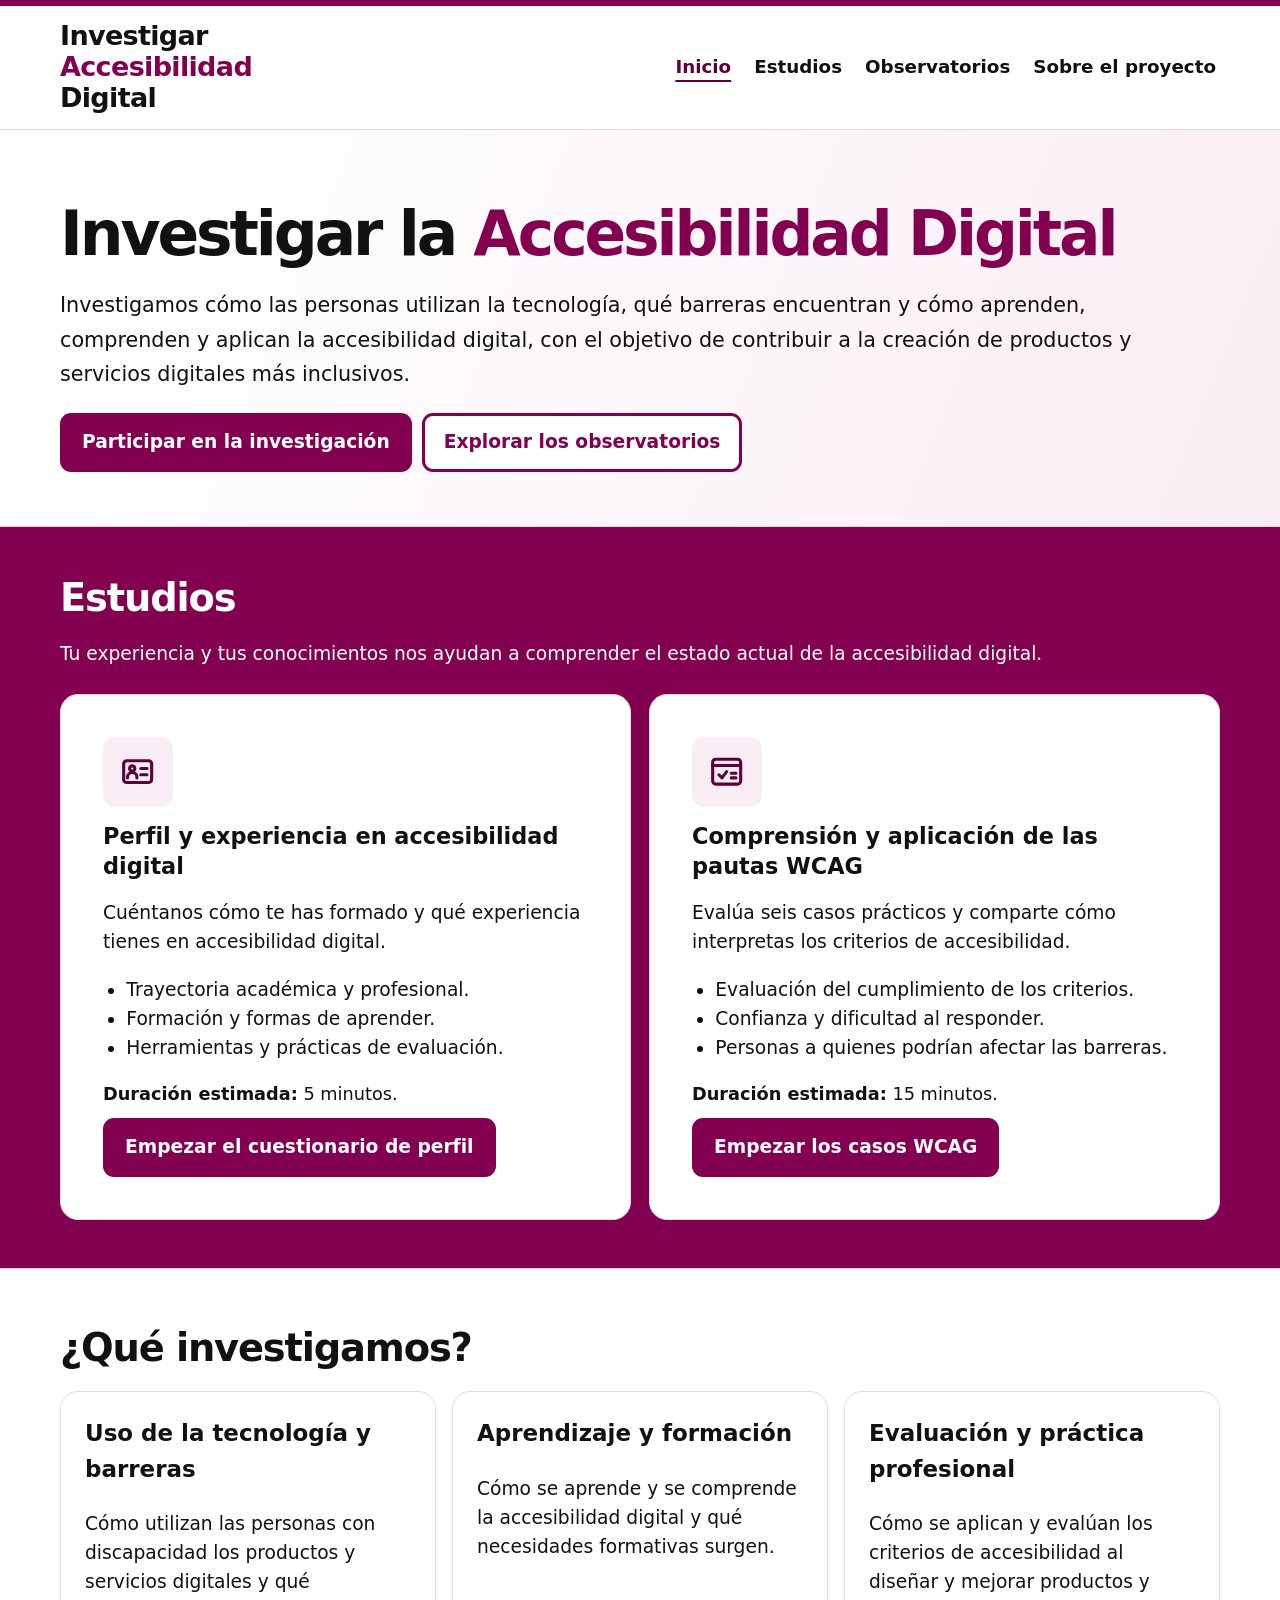
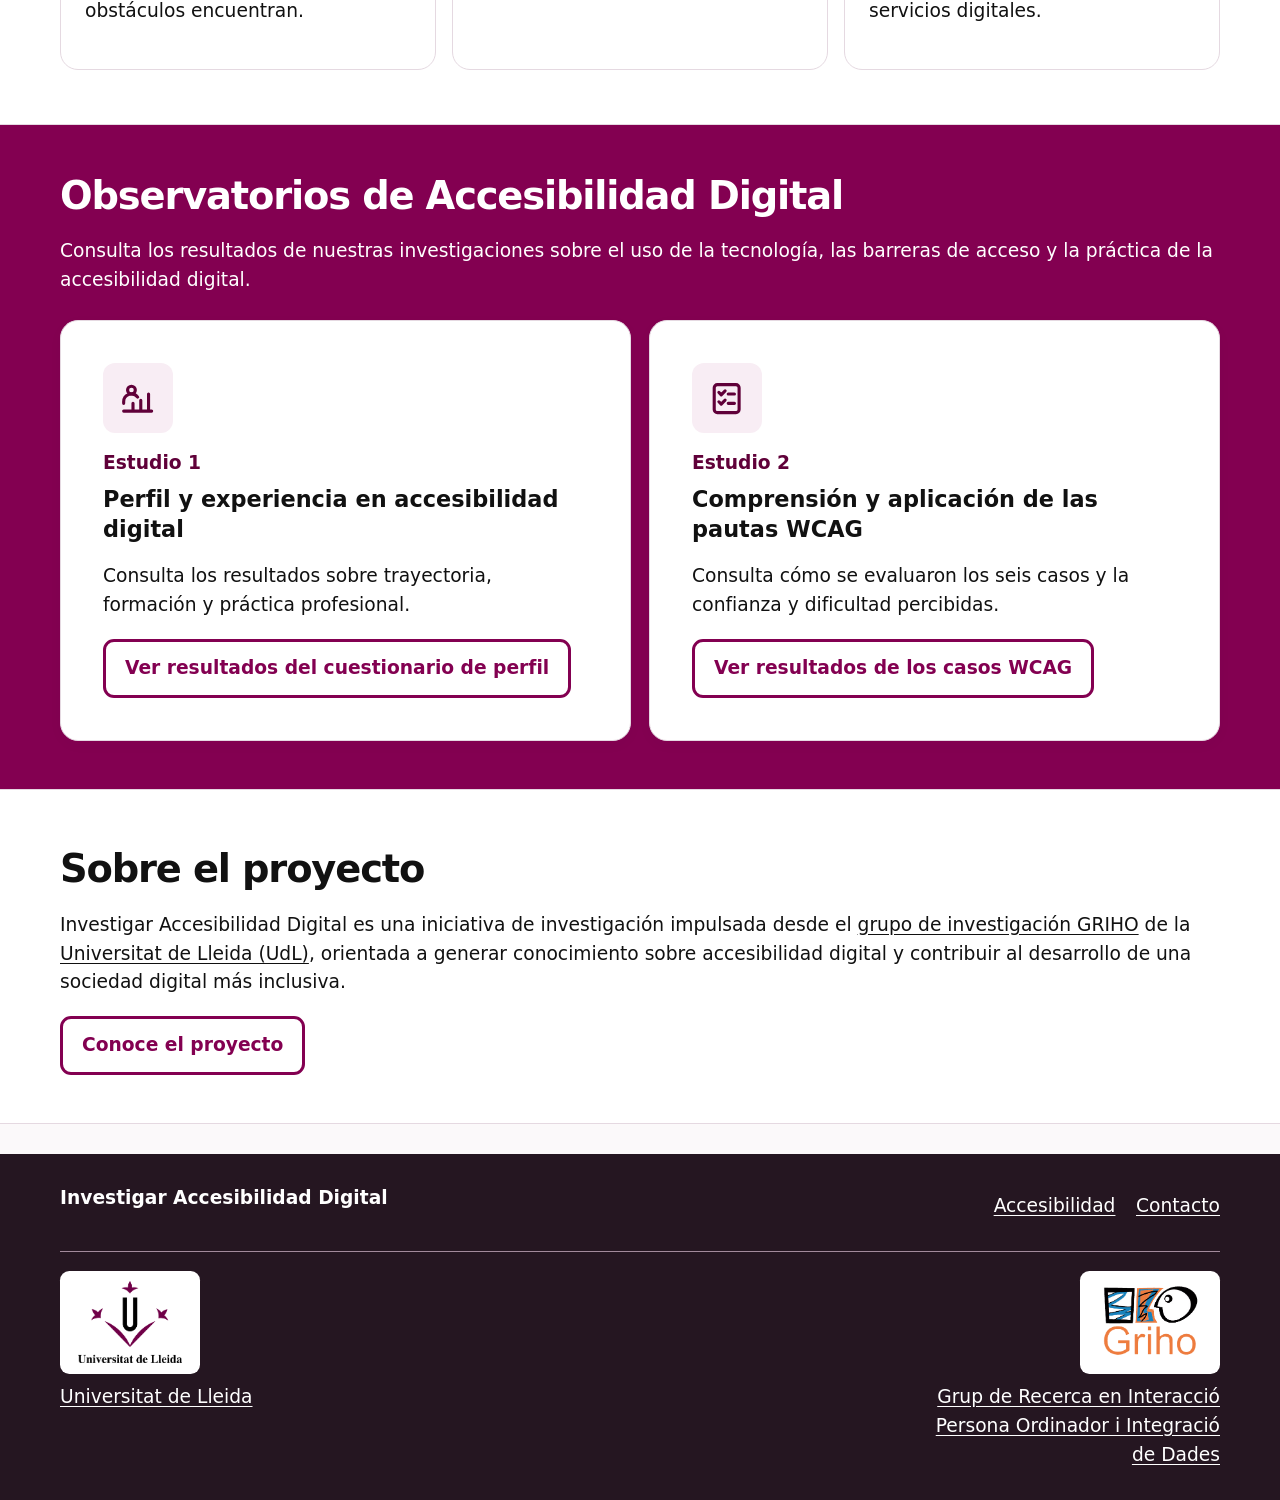
==== commit f11994d6: "Primera pueda completa Se han implementado los cuestioarios 1 y 2 y también los dos observatorios" ====
--- a/index.html
+++ b/index.html
@@ -1,6 +1,6 @@
 <!doctype html>
 <html lang="es">
-<head><meta charset="utf-8"><meta name="viewport" content="width=device-width,initial-scale=1"><meta name="theme-color" content="#830051"><meta name="description" content="Investigación sobre el uso de la tecnología, las barreras de acceso y cómo se aprende y aplica la accesibilidad digital."><title>Inicio - Investigar Accesibilidad Digital</title><link rel="stylesheet" href="styles.css?v=portal-37"></head>
+<head><meta charset="utf-8"><meta name="viewport" content="width=device-width,initial-scale=1"><meta name="theme-color" content="#830051"><meta name="description" content="Investigación sobre el uso de la tecnología, las barreras de acceso y cómo se aprende y aplica la accesibilidad digital."><title>Inicio - Investigar Accesibilidad Digital</title><link rel="stylesheet" href="styles.css?v=portal-42"></head>
 <body><a class="skip" href="#contenido">Saltar al contenido</a><div class="topline"></div>
 <header class="site-header"><div class="container header-row"><a class="brand" href="index.html" aria-label="Ir al inicio de Investigar Accesibilidad Digital"><span class="brand-identity"><span class="brand-copy"><strong>Investigar<br><span class="brand-accent">Accesibilidad</span><br><span class="brand-digital">Digital</span></strong></span></span></a><nav class="nav" aria-label="Navegación principal"><a href="#inicio" data-site-item="inicio" aria-current="page">Inicio</a><a href="#estudios" data-site-item="estudios">Estudios</a><a href="#observatorios" data-site-item="observatorios">Observatorios</a><a href="#proyecto" data-site-item="proyecto">Sobre el proyecto</a></nav></div></header>
 <main tabindex="-1" id="contenido" class="home">
@@ -25,7 +25,7 @@
    </div>
    <div class="grid-2">
     <article class="card home-study-preview" aria-labelledby="home-study-profile">
-     <span class="landing-card-icon"><svg xmlns="http://www.w3.org/2000/svg" width="24" height="24" viewBox="0 0 24 24" fill="none" stroke="currentColor" stroke-width="2" stroke-linecap="round" stroke-linejoin="round"  aria-hidden="true" focusable="false"><rect width="8" height="4" x="8" y="2" rx="1" ry="1" /><path d="M16 4h2a2 2 0 0 1 2 2v14a2 2 0 0 1-2 2H6a2 2 0 0 1-2-2V6a2 2 0 0 1 2-2h2" /><path d="M12 11h4" /><path d="M12 16h4" /><path d="M8 11h.01" /><path d="M8 16h.01" /></svg></span>
+     <span class="landing-card-icon"><svg xmlns="http://www.w3.org/2000/svg" width="24" height="24" viewBox="0 0 24 24" fill="none" stroke="currentColor" stroke-width="2" stroke-linecap="round" stroke-linejoin="round"  aria-hidden="true" focusable="false"><rect x="3" y="5" width="18" height="14" rx="2"/><circle cx="8.5" cy="10" r="1.7"/><path d="M5.5 16v-.5a3 3 0 0 1 6 0v.5M14 10h4m-4 4h4"/></svg></span>
      <h3 id="home-study-profile">Perfil y experiencia en accesibilidad digital</h3>
      <p>Cuéntanos cómo te has formado y qué experiencia tienes en accesibilidad digital.</p>
      <ul class="study-directory-topics">
@@ -37,7 +37,7 @@
      <a class="button" id="participa" href="participa-estudios.html">Empezar el cuestionario de perfil</a>
     </article>
     <article class="card home-study-preview" aria-labelledby="home-study-wcag">
-     <span class="landing-card-icon"><svg xmlns="http://www.w3.org/2000/svg" width="24" height="24" viewBox="0 0 24 24" fill="none" stroke="currentColor" stroke-width="2" stroke-linecap="round" stroke-linejoin="round"  aria-hidden="true" focusable="false"><path d="M3 7V5a2 2 0 0 1 2-2h2" /><path d="M17 3h2a2 2 0 0 1 2 2v2" /><path d="M21 17v2a2 2 0 0 1-2 2h-2" /><path d="M7 21H5a2 2 0 0 1-2-2v-2" /><circle cx="12" cy="12" r="1" /><path d="M18.944 12.33a1 1 0 0 0 0-.66 7.5 7.5 0 0 0-13.888 0 1 1 0 0 0 0 .66 7.5 7.5 0 0 0 13.888 0" /></svg></span>
+     <span class="landing-card-icon"><svg xmlns="http://www.w3.org/2000/svg" width="24" height="24" viewBox="0 0 24 24" fill="none" stroke="currentColor" stroke-width="2" stroke-linecap="round" stroke-linejoin="round"  aria-hidden="true" focusable="false"><rect x="3" y="4" width="18" height="16" rx="2"/><path d="M3 8h18m-14 6 2 2 3-4m3 1h3m-3 3h3"/></svg></span>
      <h3 id="home-study-wcag">Comprensión y aplicación de las pautas WCAG</h3>
      <p>Evalúa seis casos prácticos y comparte cómo interpretas los criterios de accesibilidad.</p>
      <ul class="study-directory-topics">
@@ -71,14 +71,14 @@
    </div>
    <div class="grid-2">
     <article class="card home-study-preview" aria-labelledby="results-card-profile">
-     <span class="landing-card-icon"><svg xmlns="http://www.w3.org/2000/svg" width="24" height="24" viewBox="0 0 24 24" fill="none" stroke="currentColor" stroke-width="2" stroke-linecap="round" stroke-linejoin="round"  aria-hidden="true" focusable="false"><path d="M13 17V9" /><path d="M18 17V5" /><path d="M3 3v16a2 2 0 0 0 2 2h16" /><path d="M8 17v-3" /></svg></span>
+     <span class="landing-card-icon"><svg xmlns="http://www.w3.org/2000/svg" width="24" height="24" viewBox="0 0 24 24" fill="none" stroke="currentColor" stroke-width="2" stroke-linecap="round" stroke-linejoin="round"  aria-hidden="true" focusable="false"><circle cx="8" cy="6.5" r="2.5"/><path d="M3 15v-1a5 5 0 0 1 9-3M3 20h18m-12 0v-5m5 5v-7m5 7V9"/></svg></span>
      <p class="landing-study-label">Estudio 1</p>
      <h3 id="results-card-profile">Perfil y experiencia en accesibilidad digital</h3>
      <p>Consulta los resultados sobre trayectoria, formación y práctica profesional.</p>
      <a class="button outline" href="observatorio-estudio-1.html">Ver resultados del cuestionario de perfil</a>
     </article>
     <article class="card home-study-preview" aria-labelledby="results-card-wcag">
-     <span class="landing-card-icon"><svg xmlns="http://www.w3.org/2000/svg" width="24" height="24" viewBox="0 0 24 24" fill="none" stroke="currentColor" stroke-width="2" stroke-linecap="round" stroke-linejoin="round"  aria-hidden="true" focusable="false"><path d="M12 16v5" /><path d="M16 14.639V21" /><path d="M20 10.656V21" /><path d="m22 3-8.646 8.646a.5.5 0 0 1-.708 0L9.354 8.354a.5.5 0 0 0-.707 0L2 15" /><path d="M4 18.463V21" /><path d="M8 14.656V21" /></svg></span>
+     <span class="landing-card-icon"><svg xmlns="http://www.w3.org/2000/svg" width="24" height="24" viewBox="0 0 24 24" fill="none" stroke="currentColor" stroke-width="2" stroke-linecap="round" stroke-linejoin="round"  aria-hidden="true" focusable="false"><rect x="4" y="3" width="16" height="18" rx="2"/><path d="m7 8 1.5 1.5L11 7m2 2h4m-10 5 1.5 1.5L11 13m2 2h4"/></svg></span>
      <p class="landing-study-label">Estudio 2</p>
      <h3 id="results-card-wcag">Comprensión y aplicación de las pautas WCAG</h3>
      <p>Consulta cómo se evaluaron los seis casos y la confianza y dificultad percibidas.</p>
--- a/styles.css
+++ b/styles.css
@@ -410,7 +410,11 @@
 html{scroll-padding-top:5rem;scroll-padding-bottom:8rem}
 [id]{scroll-margin-top:5rem;scroll-margin-bottom:7.5rem}
 :where(a,button,input,textarea,select,summary,[tabindex]):focus-visible{
-  outline:3px solid #075bba!important;outline-offset:3px!important;
+  outline:3px solid var(--surface-focus, var(--focus))!important;outline-offset:3px!important;
+}
+:where(.home-udl-section,.section-dark,.footer){--surface-focus:#fff}
+:where(.home-udl-section,.section-dark,.footer) :where(.card,.hero-card,.report-card){
+  --surface-focus:var(--focus);
 }
 :where(button,input,textarea,select){font:inherit}
 :where(button,a,summary){touch-action:manipulation}
@@ -940,6 +944,10 @@
   scroll-padding-top: var(--home-sticky-header, 0px);
 }
 .home :is(#estudios, #observatorios) { scroll-margin-top: .55rem; }
+.home :is(#estudios, #observatorios):target {
+  outline: 3px solid #fff !important;
+  outline-offset: 3px;
+}
 
 .home-udl-section {
   background: var(--udl);
@@ -961,6 +969,36 @@
   margin: 0;
   font-size: 1.2rem;
   line-height: 1.3;
+}
+
+@media (max-width: 540px) {
+  .home .home-udl-section { padding-block: 1.15rem; }
+  .home .home-udl-section .home-section-band { margin-block-end: .85rem; }
+  .home .home-section-band h2 { font-size: 1.5rem; }
+  .home .home-udl-section .grid-2 { gap: .65rem; }
+  .home .home-study-preview {
+    display: grid;
+    grid-template-columns: auto minmax(0, 1fr);
+    gap: .45rem .65rem;
+    padding: .7rem;
+  }
+  .home .home-study-preview .landing-card-icon {
+    grid-column: 1;
+    grid-row: 1 / span 2;
+    width: 2rem;
+    height: 2rem;
+    margin: 0;
+  }
+  .home .home-study-preview .landing-card-icon svg { width: 1.25rem; height: 1.25rem; }
+  .home .home-study-preview h3,
+  .home .home-study-preview .landing-study-label { grid-column: 2; }
+  .home .home-study-preview h3 { font-size: 1rem; }
+  .home .home-study-preview .landing-study-label { margin: 0; }
+  .home .home-study-preview :is(.home-study-status, .button) { grid-column: 1 / -1; }
+  .home .home-study-preview .home-study-status { margin: 0; }
+  .home .home-study-preview .button { padding: .35rem .55rem; }
+  .home .home-study-preview > p:not(.home-study-status,.landing-study-label),
+  .home .home-study-preview .study-directory-topics { display: none; }
 }
 
 .footer-institutions {
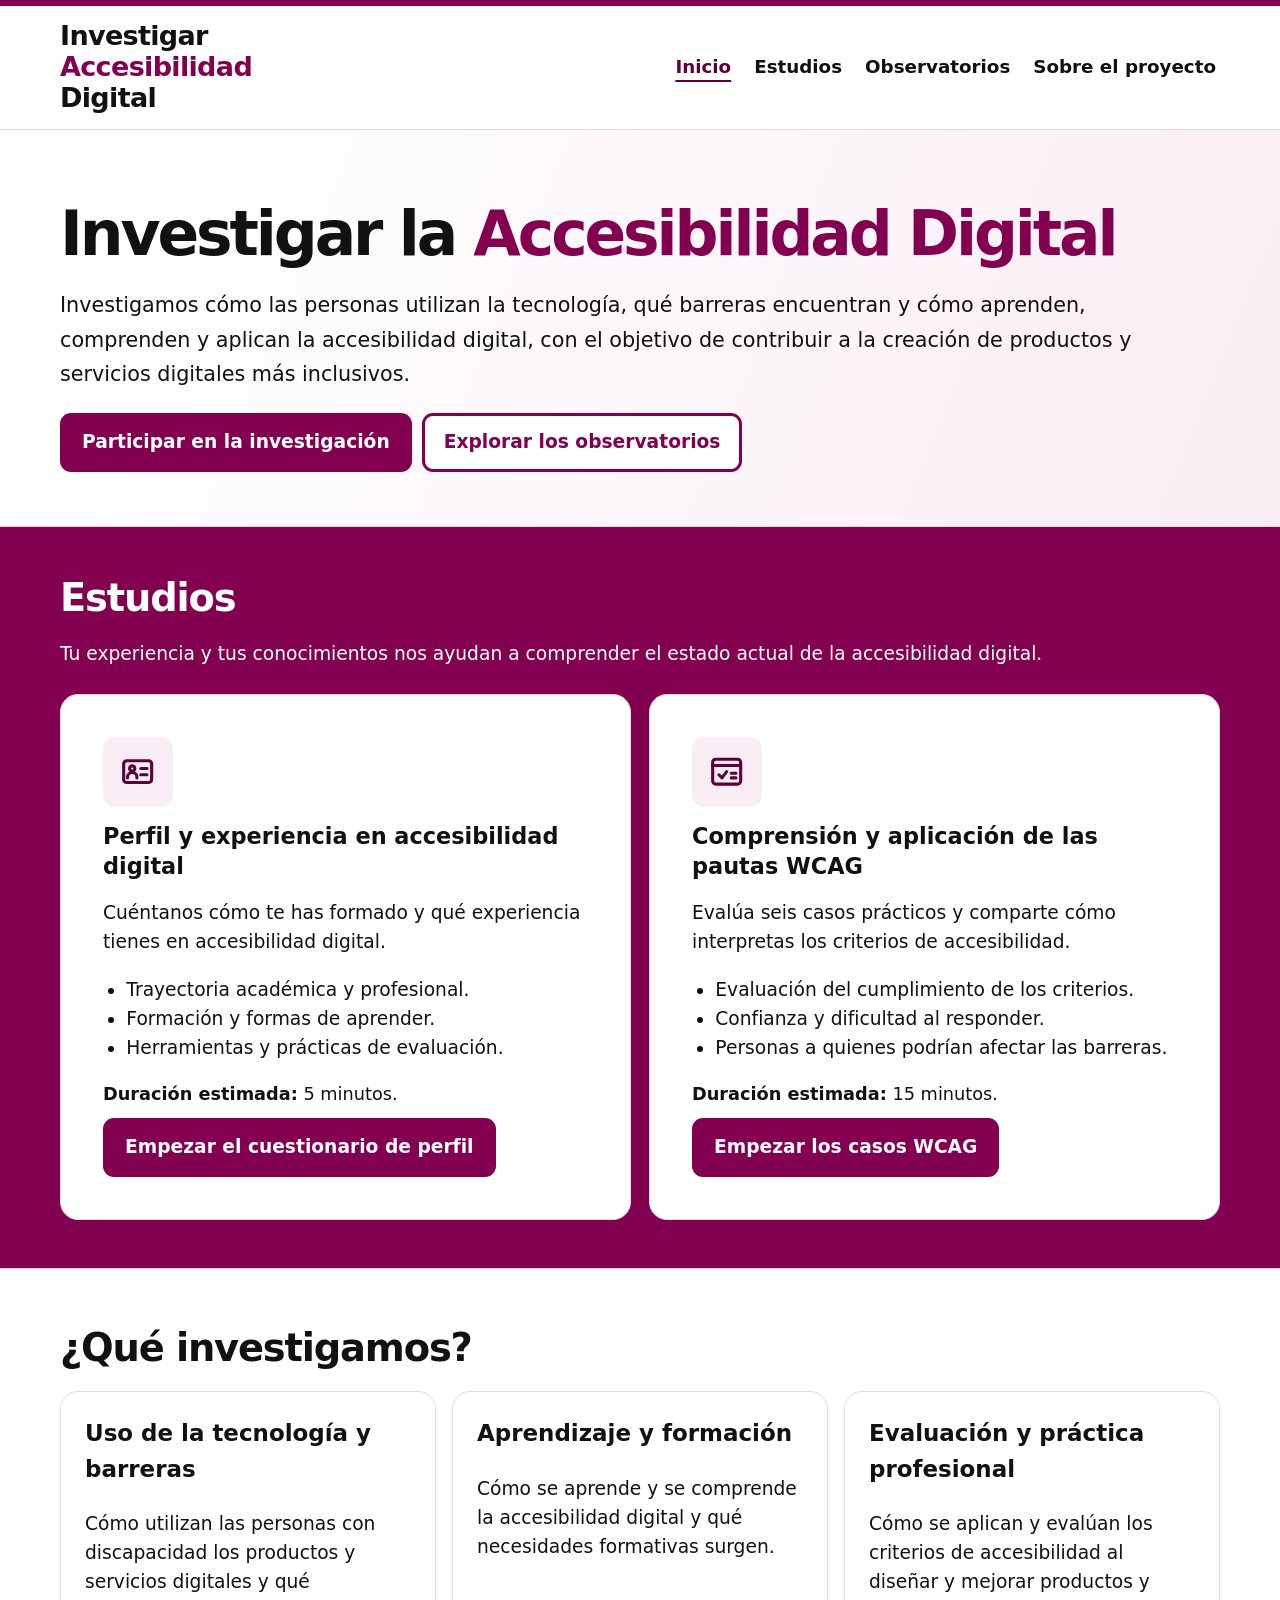
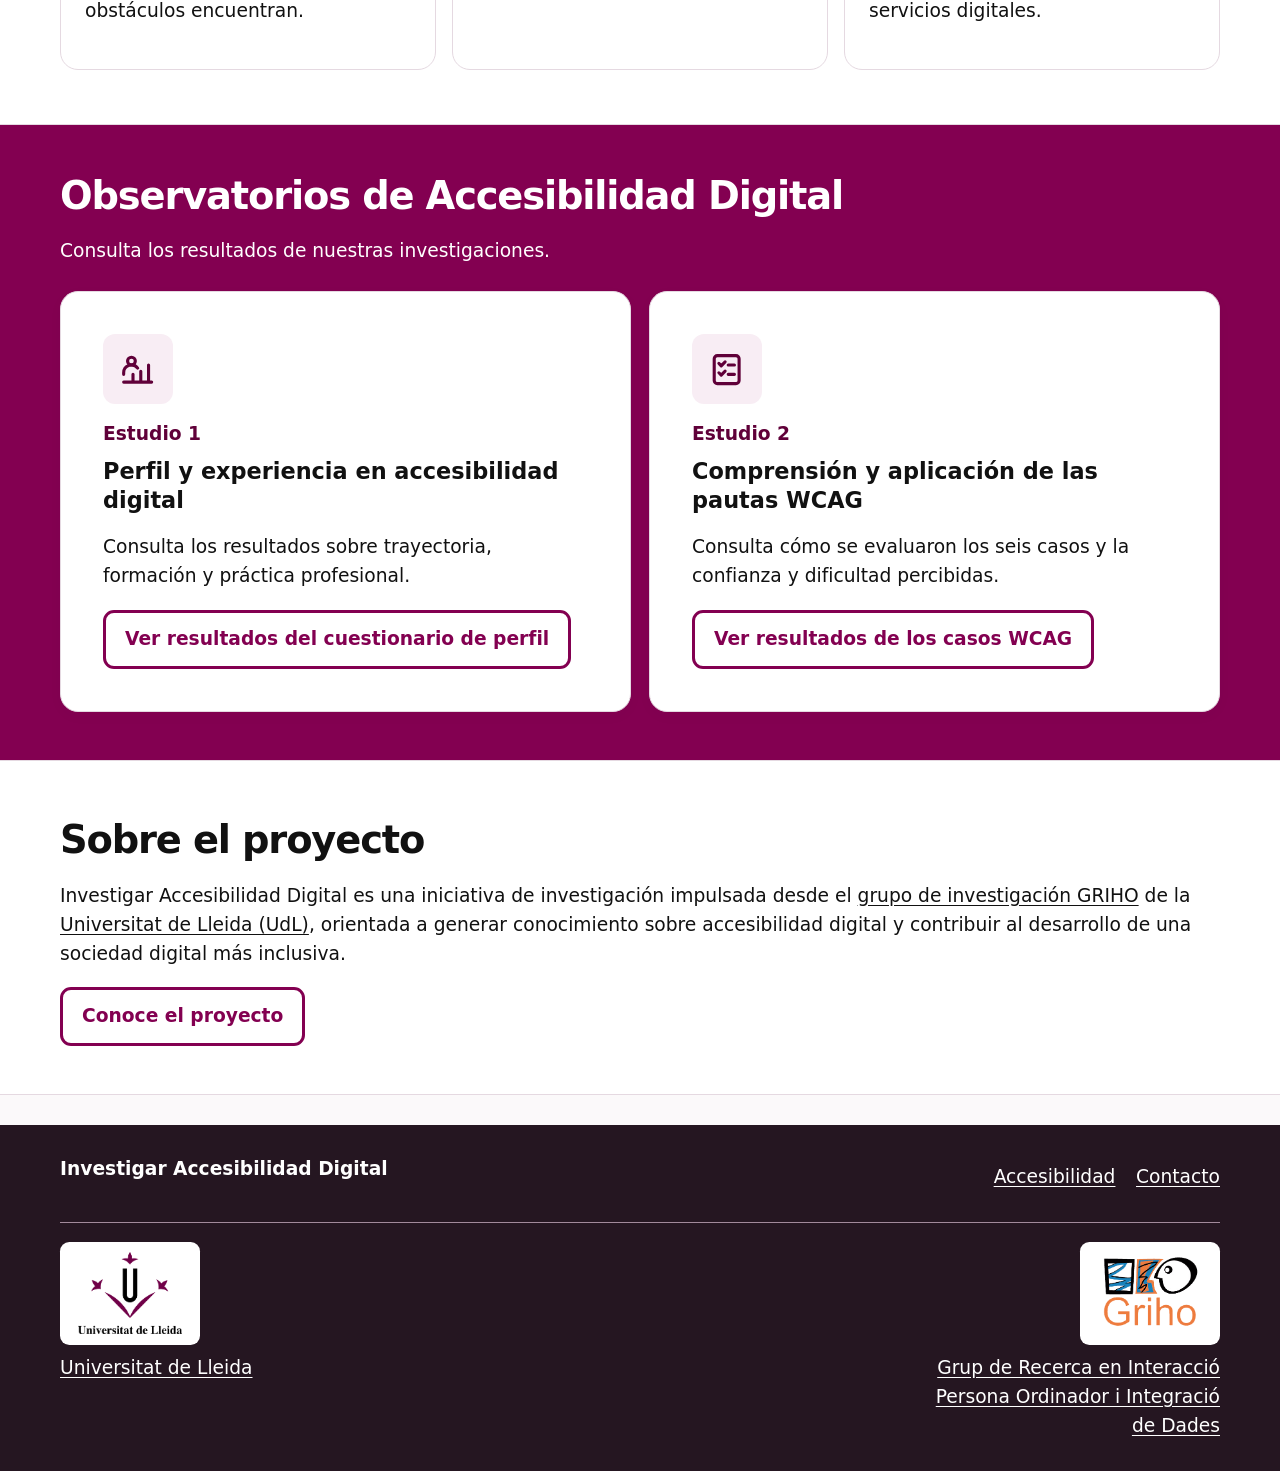
==== commit 69e70861: "Actualizado para guardar Questionario2" ====
--- a/index.html
+++ b/index.html
@@ -67,7 +67,7 @@
   <div class="container">
    <div class="section-head home-section-head home-section-band">
     <h2 id="observatorios" tabindex="-1">Observatorios de Accesibilidad Digital</h2>
-    <p>Consulta los resultados de nuestras investigaciones sobre el uso de la tecnología, las barreras de acceso y la práctica de la accesibilidad digital.</p>
+    <p>Consulta los resultados de nuestras investigaciones.</p>
    </div>
    <div class="grid-2">
     <article class="card home-study-preview" aria-labelledby="results-card-profile">
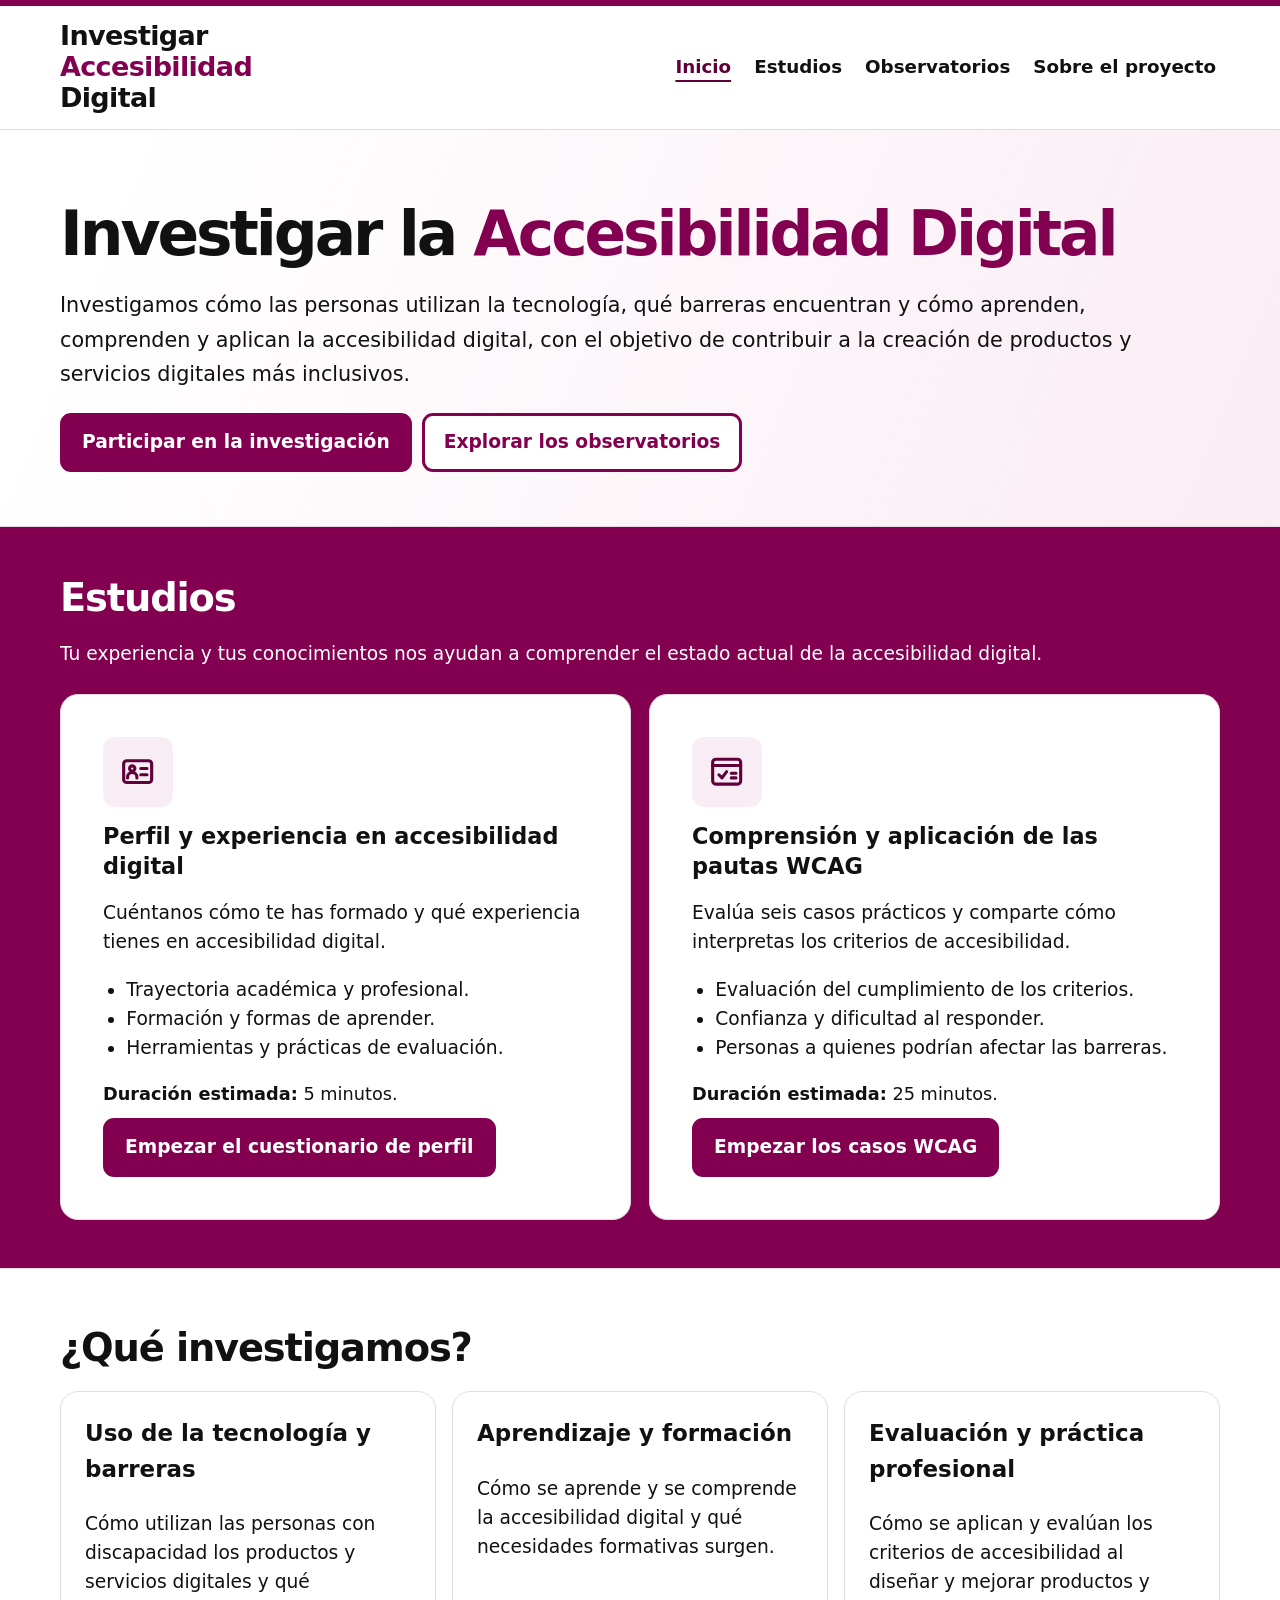
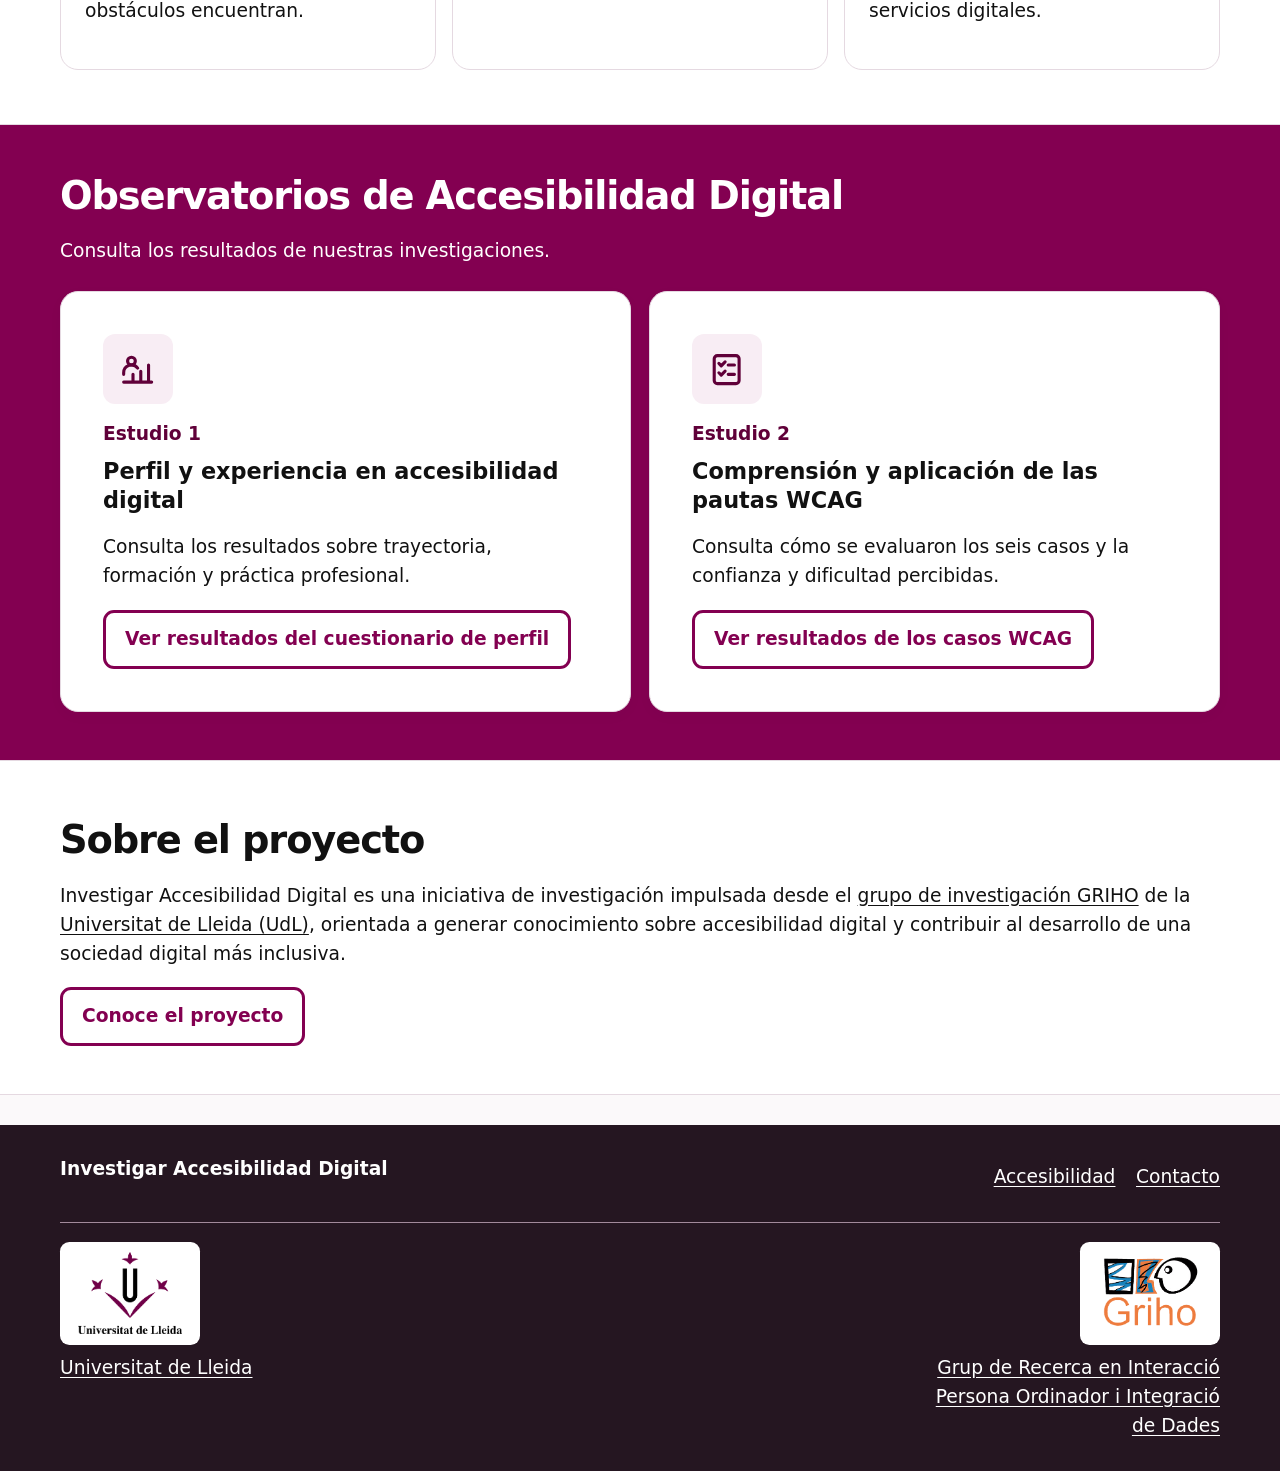
==== commit 78fd23d3: "actualizado tiempo cuestionario2" ====
--- a/index.html
+++ b/index.html
@@ -45,7 +45,7 @@
       <li>Confianza y dificultad al responder.</li>
       <li>Personas a quienes podrían afectar las barreras.</li>
      </ul>
-     <p class="home-study-status"><strong>Duración estimada:</strong> 15 minutos.</p>
+     <p class="home-study-status"><strong>Duración estimada:</strong> 25 minutos.</p>
      <a class="button" href="participa-estudios.html?estudio=E2">Empezar los casos WCAG</a>
     </article>
    </div>
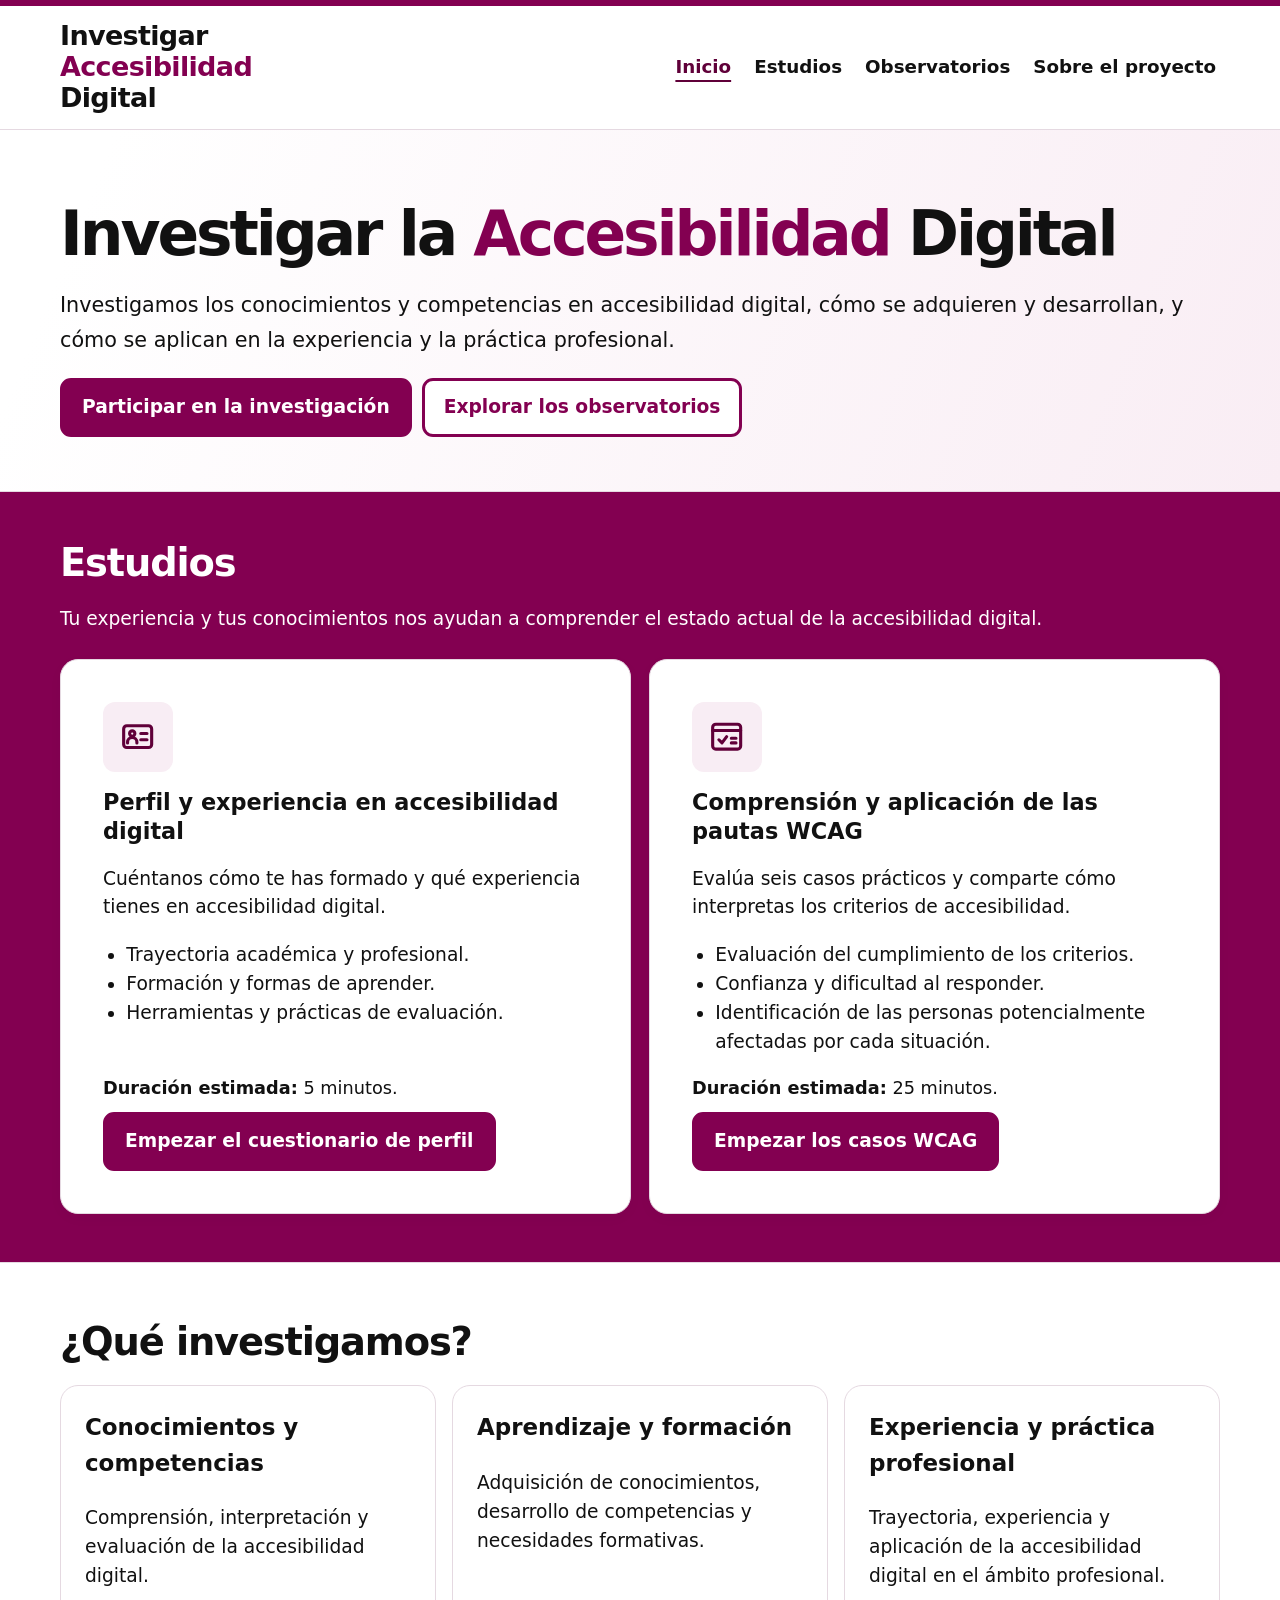
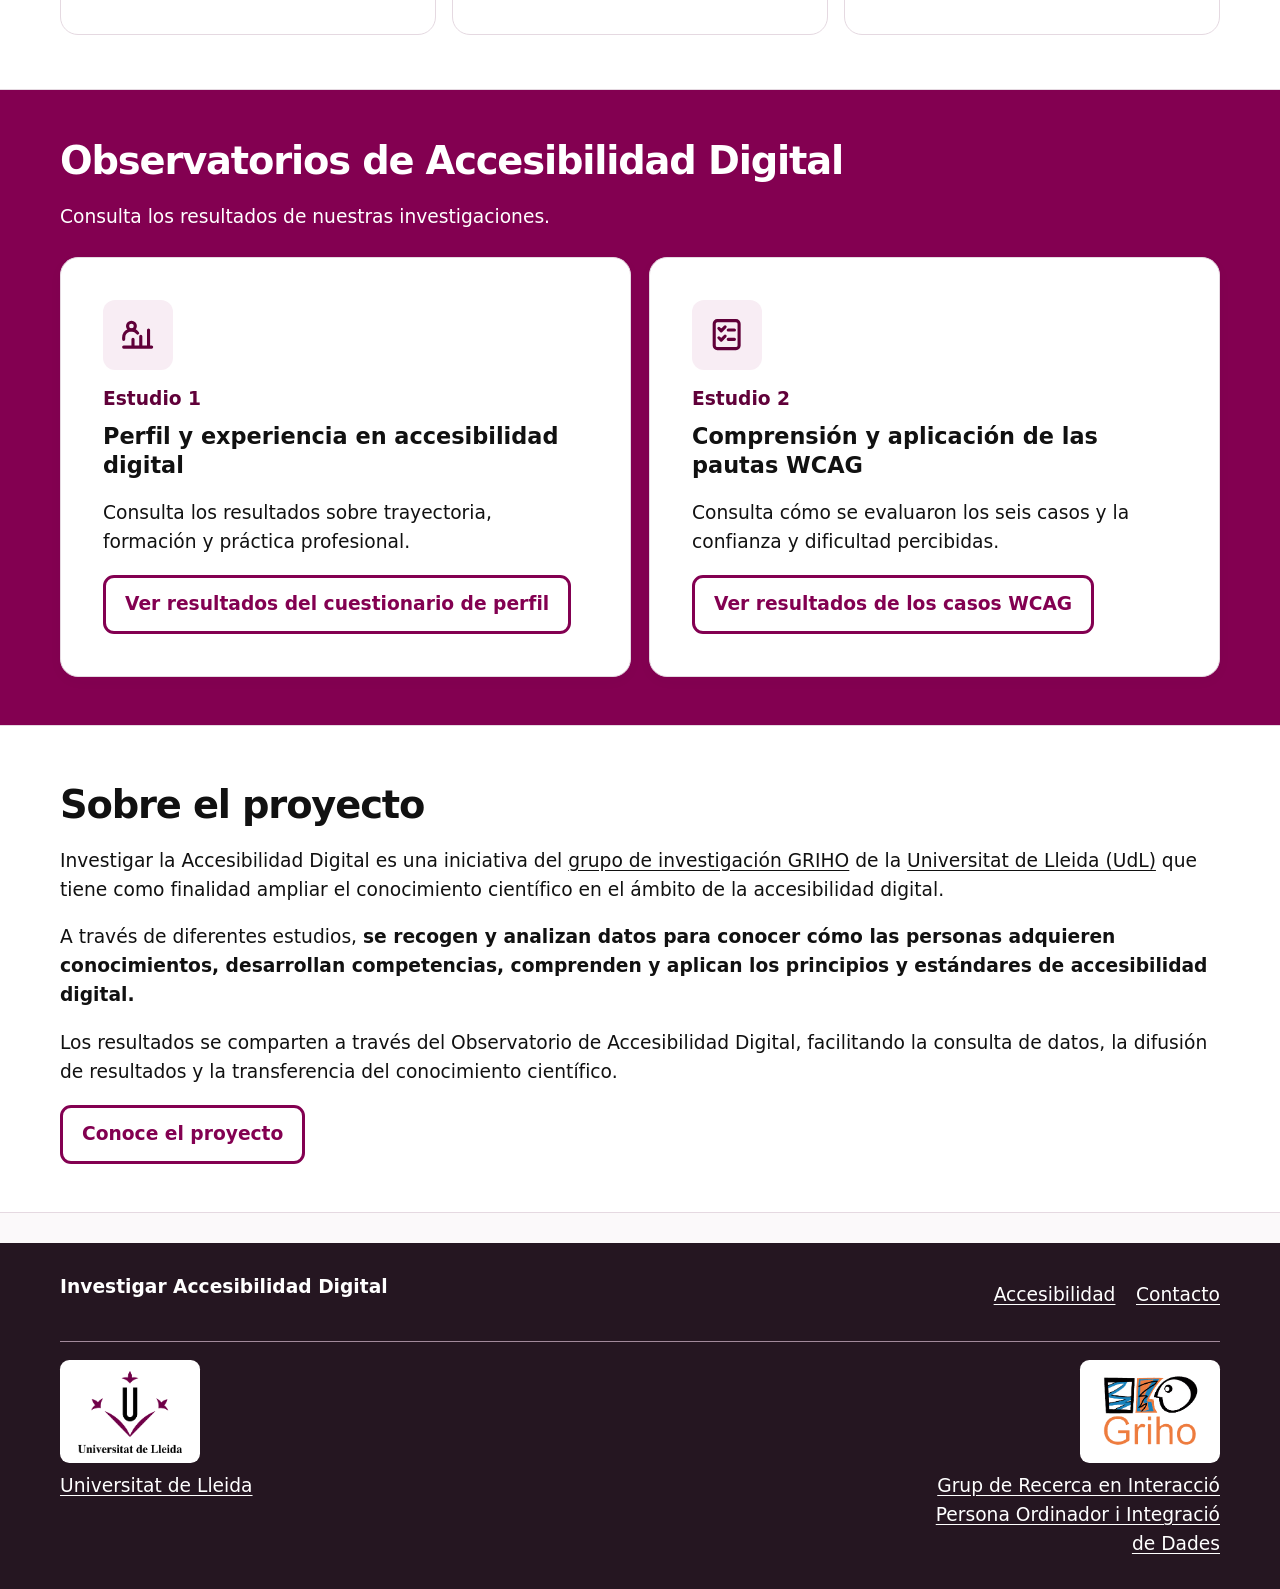
==== commit 5d06d6ce: "actualizadas varias cosas Se ha añadido respuestas después de casos WCAG se ha añadido un icono en " ====
--- a/index.html
+++ b/index.html
@@ -1,14 +1,14 @@
 <!doctype html>
 <html lang="es">
-<head><meta charset="utf-8"><meta name="viewport" content="width=device-width,initial-scale=1"><meta name="theme-color" content="#830051"><meta name="description" content="Investigación sobre el uso de la tecnología, las barreras de acceso y cómo se aprende y aplica la accesibilidad digital."><title>Inicio - Investigar Accesibilidad Digital</title><link rel="stylesheet" href="styles.css?v=portal-42"></head>
+<head><meta charset="utf-8"><meta name="viewport" content="width=device-width,initial-scale=1"><meta name="theme-color" content="#830051"><meta name="description" content="Investigación sobre conocimientos y competencias, aprendizaje y formación, y experiencia profesional en accesibilidad digital."><title>Inicio - Investigar Accesibilidad Digital</title><link rel="stylesheet" href="styles.css?v=portal-43"></head>
 <body><a class="skip" href="#contenido">Saltar al contenido</a><div class="topline"></div>
 <header class="site-header"><div class="container header-row"><a class="brand" href="index.html" aria-label="Ir al inicio de Investigar Accesibilidad Digital"><span class="brand-identity"><span class="brand-copy"><strong>Investigar<br><span class="brand-accent">Accesibilidad</span><br><span class="brand-digital">Digital</span></strong></span></span></a><nav class="nav" aria-label="Navegación principal"><a href="#inicio" data-site-item="inicio" aria-current="page">Inicio</a><a href="#estudios" data-site-item="estudios">Estudios</a><a href="#observatorios" data-site-item="observatorios">Observatorios</a><a href="#proyecto" data-site-item="proyecto">Sobre el proyecto</a></nav></div></header>
 <main tabindex="-1" id="contenido" class="home">
  <section id="inicio" class="hero page-hero" tabindex="-1" aria-labelledby="hero-h">
   <div class="container hero-wide-copy">
    <div class="hero-copy-block">
-    <h1 id="hero-h">Investigar la <span class="brand-accent">Accesibilidad Digital</span></h1>
-    <p>Investigamos cómo las personas utilizan la tecnología, qué barreras encuentran y cómo aprenden, comprenden y aplican la accesibilidad digital, con el objetivo de contribuir a la creación de productos y servicios digitales más inclusivos.</p>
+    <h1 id="hero-h">Investigar la <span class="brand-accent">Accesibilidad</span> <span class="hero-digital">Digital</span></h1>
+    <p>Investigamos los conocimientos y competencias en accesibilidad digital, cómo se adquieren y desarrollan, y cómo se aplican en la experiencia y la práctica profesional.</p>
     <div class="button-row">
      <a class="button" href="#estudios">Participar en la investigación</a>
      <a class="button outline" href="#observatorios">Explorar los observatorios</a>
@@ -43,7 +43,7 @@
      <ul class="study-directory-topics">
       <li>Evaluación del cumplimiento de los criterios.</li>
       <li>Confianza y dificultad al responder.</li>
-      <li>Personas a quienes podrían afectar las barreras.</li>
+      <li>Identificación de las personas potencialmente afectadas por cada situación.</li>
      </ul>
      <p class="home-study-status"><strong>Duración estimada:</strong> 25 minutos.</p>
      <a class="button" href="participa-estudios.html?estudio=E2">Empezar los casos WCAG</a>
@@ -56,9 +56,9 @@
   <div class="container">
    <h2 id="home-topics" tabindex="-1">¿Qué investigamos?</h2>
    <div class="about-cards">
-    <article class="card"><h3>Uso de la tecnología y barreras</h3><p>Cómo utilizan las personas con discapacidad los productos y servicios digitales y qué obstáculos encuentran.</p></article>
-    <article class="card"><h3>Aprendizaje y formación</h3><p>Cómo se aprende y se comprende la accesibilidad digital y qué necesidades formativas surgen.</p></article>
-    <article class="card"><h3>Evaluación y práctica profesional</h3><p>Cómo se aplican y evalúan los criterios de accesibilidad al diseñar y mejorar productos y servicios digitales.</p></article>
+    <article class="card"><h3>Conocimientos y competencias</h3><p>Comprensión, interpretación y evaluación de la accesibilidad digital.</p></article>
+    <article class="card"><h3>Aprendizaje y formación</h3><p>Adquisición de conocimientos, desarrollo de competencias y necesidades formativas.</p></article>
+    <article class="card"><h3>Experiencia y práctica profesional</h3><p>Trayectoria, experiencia y aplicación de la accesibilidad digital en el ámbito profesional.</p></article>
    </div>
   </div>
  </section>
@@ -91,7 +91,9 @@
  <section id="proyecto" class="section home-alternate" aria-labelledby="home-about" tabindex="-1">
   <div class="container">
    <h2 id="home-about" tabindex="-1">Sobre el proyecto</h2>
-   <p>Investigar Accesibilidad Digital es una iniciativa de investigación impulsada desde el <a href="https://griho.udl.cat/">grupo de investigación GRIHO</a> de la <a href="https://www.udl.cat/">Universitat de Lleida (UdL)</a>, orientada a generar conocimiento sobre accesibilidad digital y contribuir al desarrollo de una sociedad digital más inclusiva.</p>
+   <p>Investigar la Accesibilidad Digital es una iniciativa del <a href="https://griho.udl.cat/">grupo de investigación GRIHO</a> de la <a href="https://www.udl.cat/">Universitat de Lleida (UdL)</a> que tiene como finalidad ampliar el conocimiento científico en el ámbito de la accesibilidad digital.</p>
+   <p>A través de diferentes estudios, <strong>se recogen y analizan datos para conocer cómo las personas adquieren conocimientos, desarrollan competencias, comprenden y aplican los principios y estándares de accesibilidad digital.</strong></p>
+   <p>Los resultados se comparten a través del Observatorio de Accesibilidad Digital, facilitando la consulta de datos, la difusión de resultados y la transferencia del conocimiento científico.</p>
    <div class="button-row"><a class="button outline" href="sobre-el-proyecto.html">Conoce el proyecto</a></div>
   </div>
  </section>
--- a/styles.css
+++ b/styles.css
@@ -1047,3 +1047,5 @@
   padding-block-start: .85rem;
   border-block-start: 1px solid var(--line);
 }
+
+.page-hero h1 .hero-digital { color: #111 !important; }
